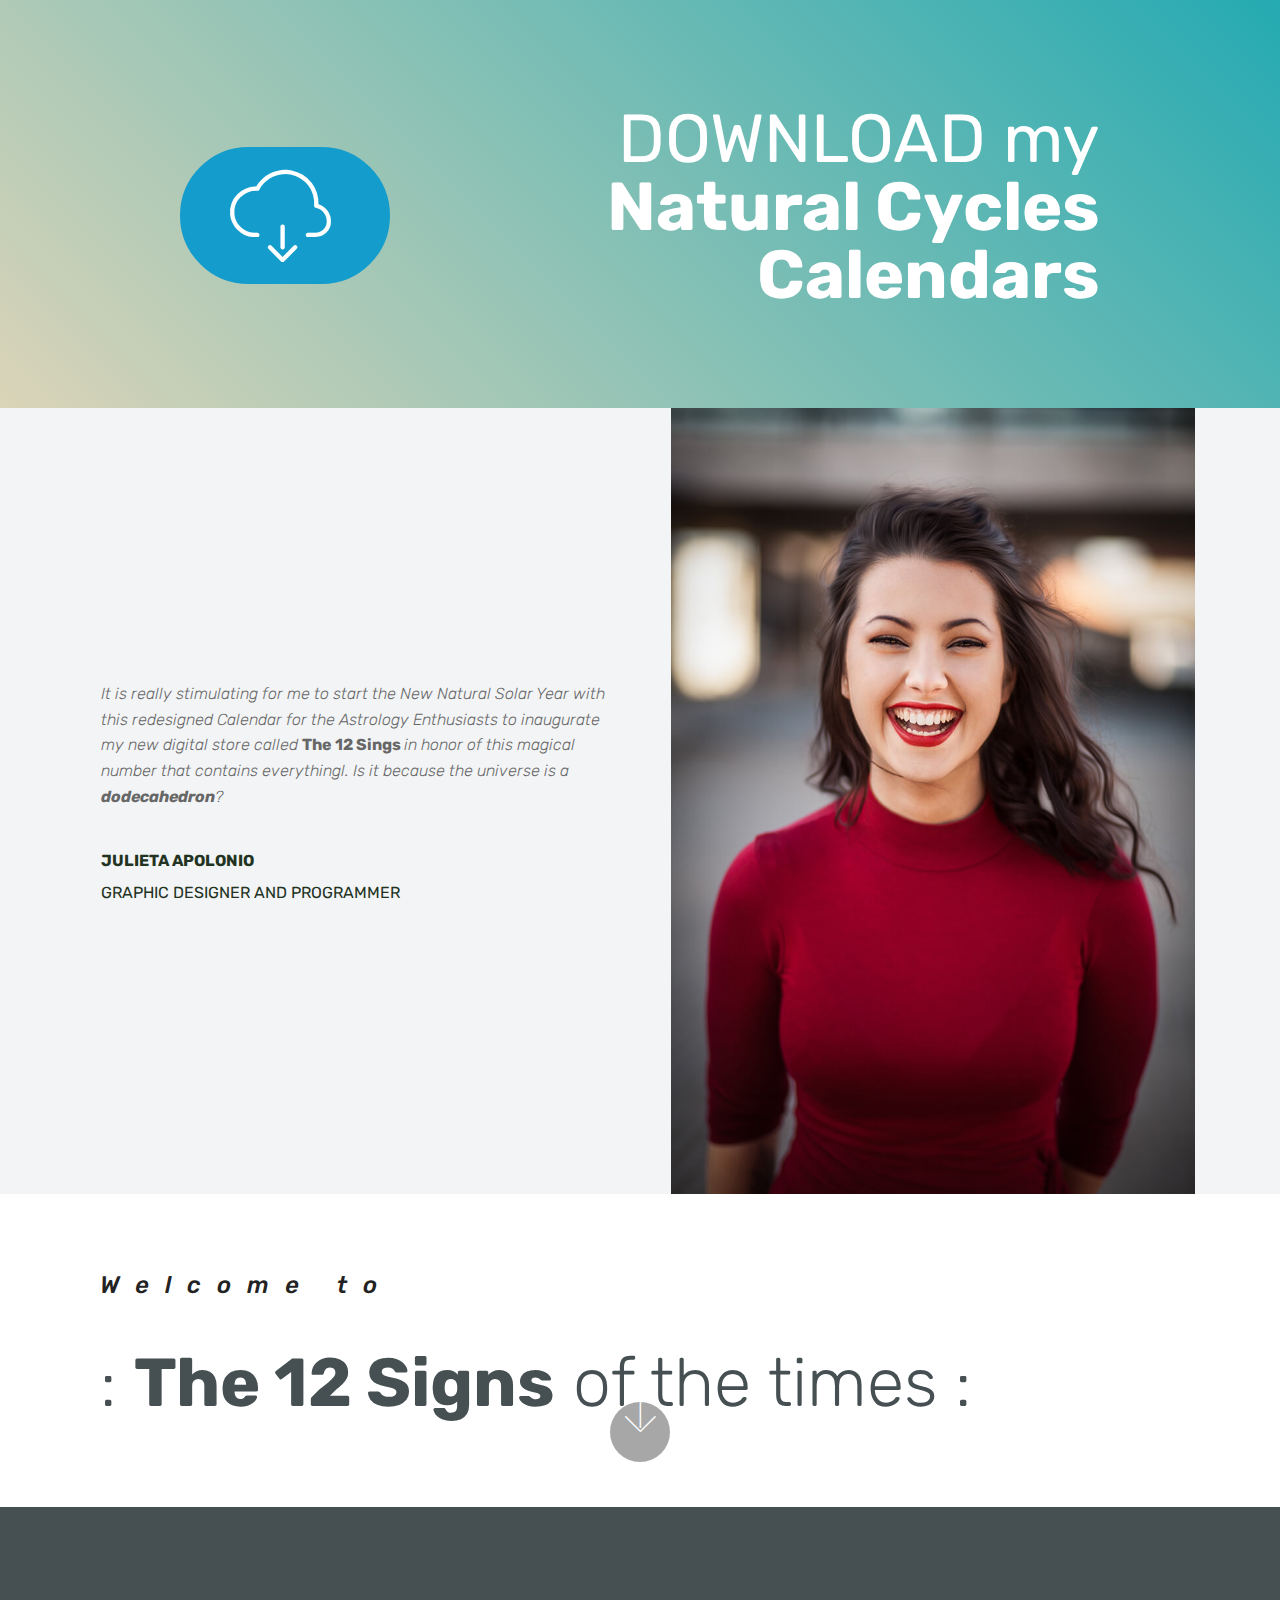
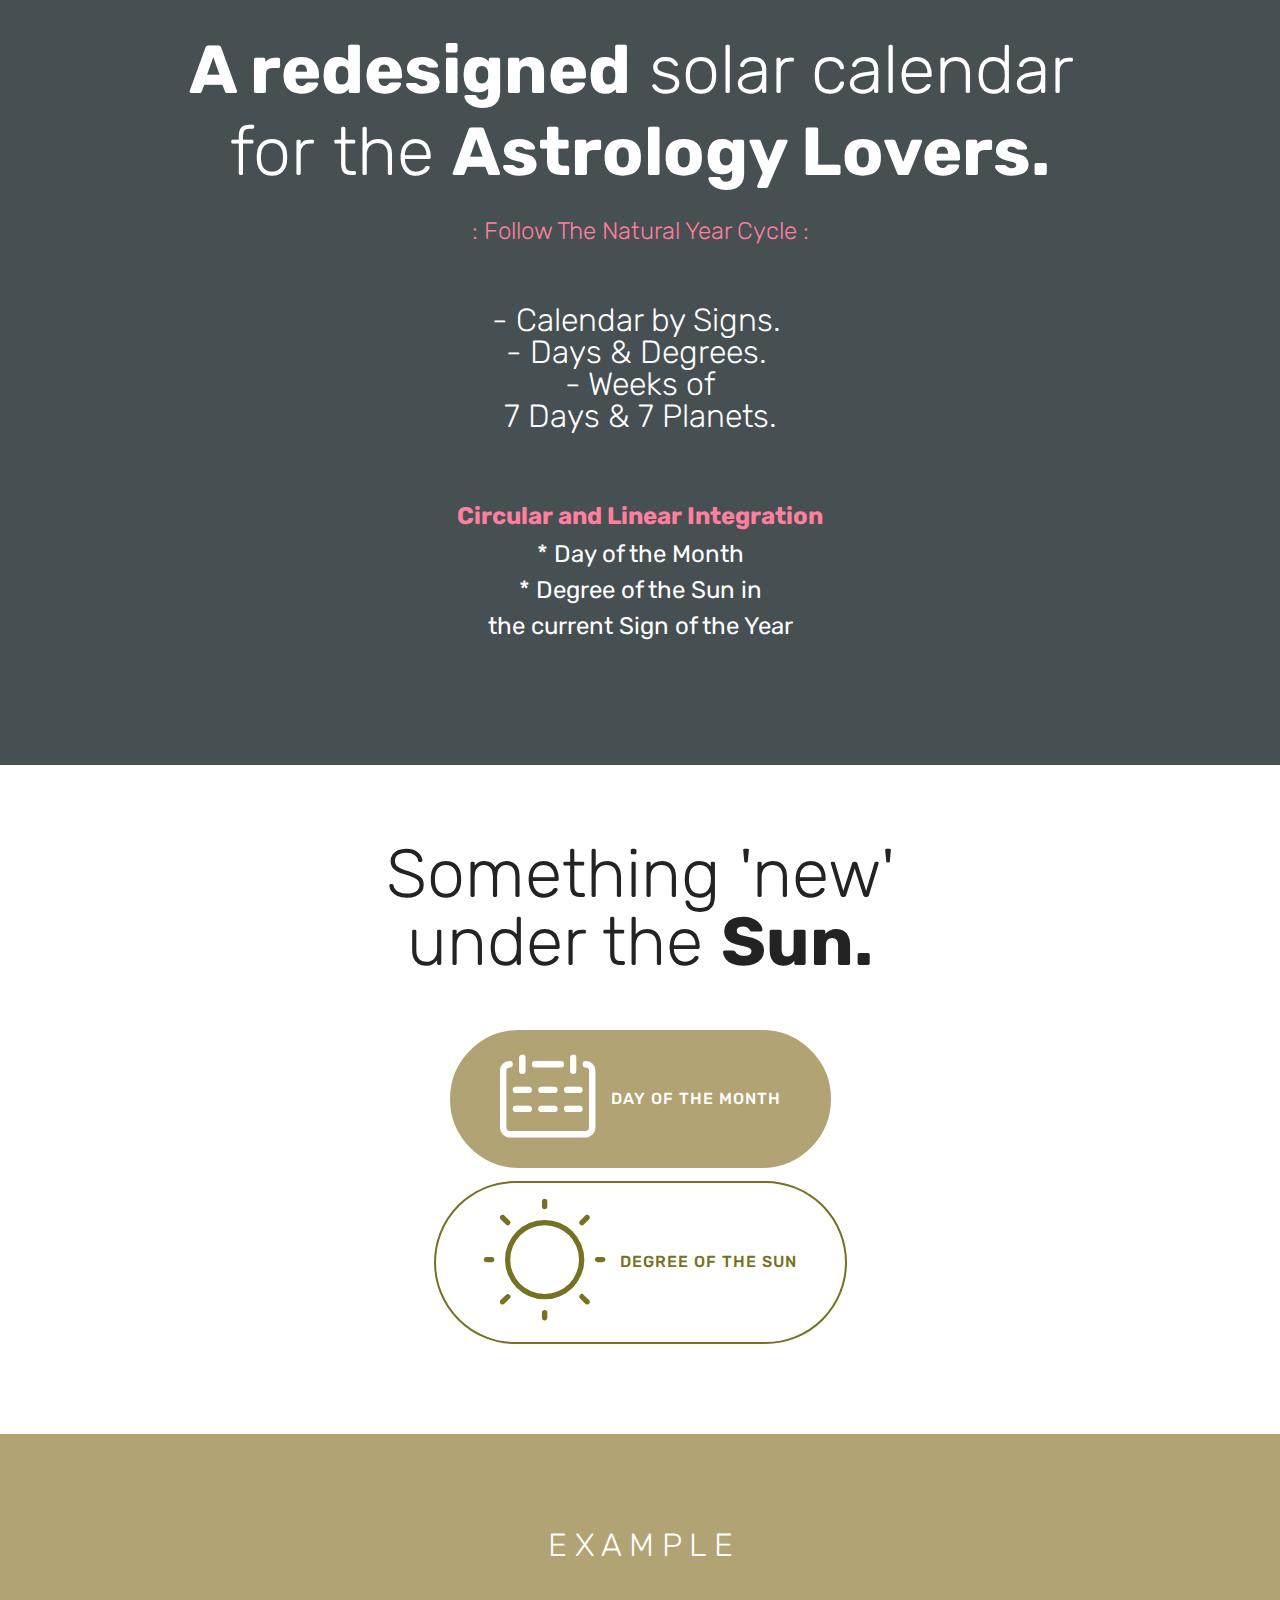
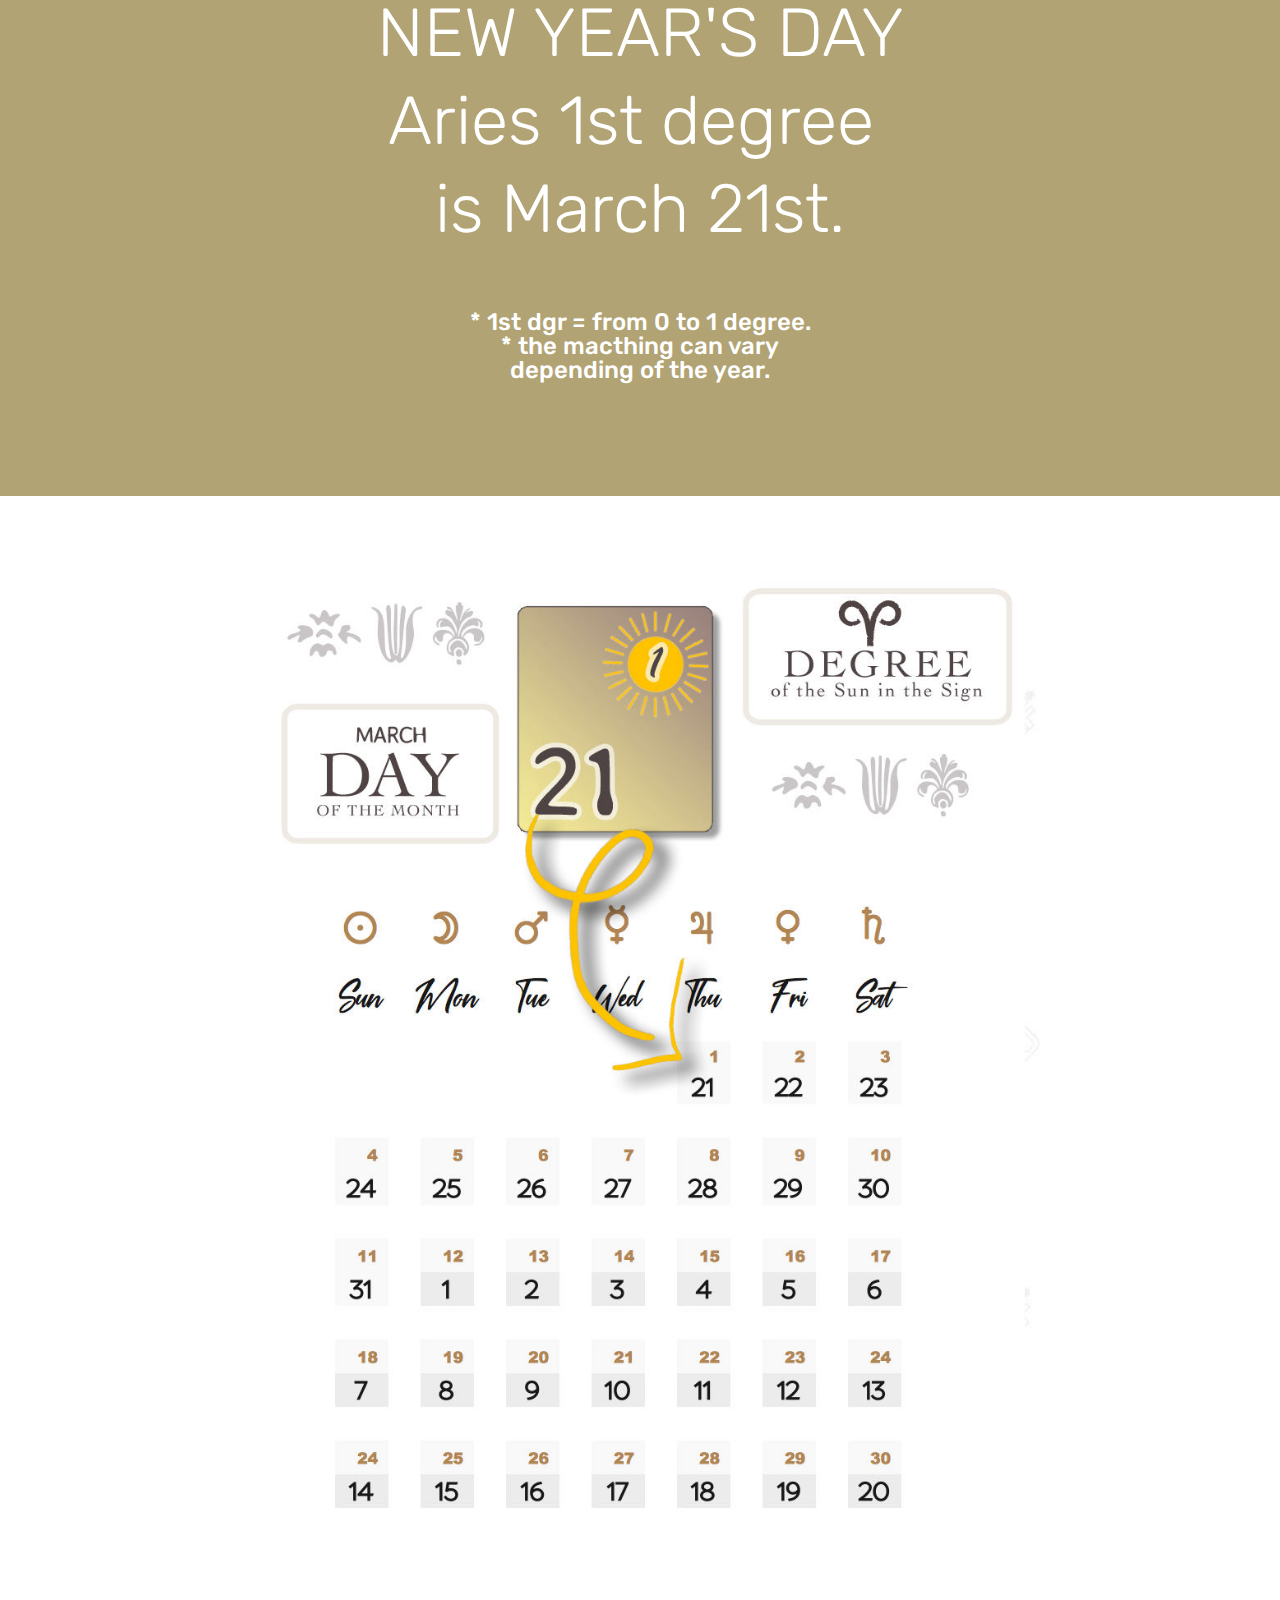
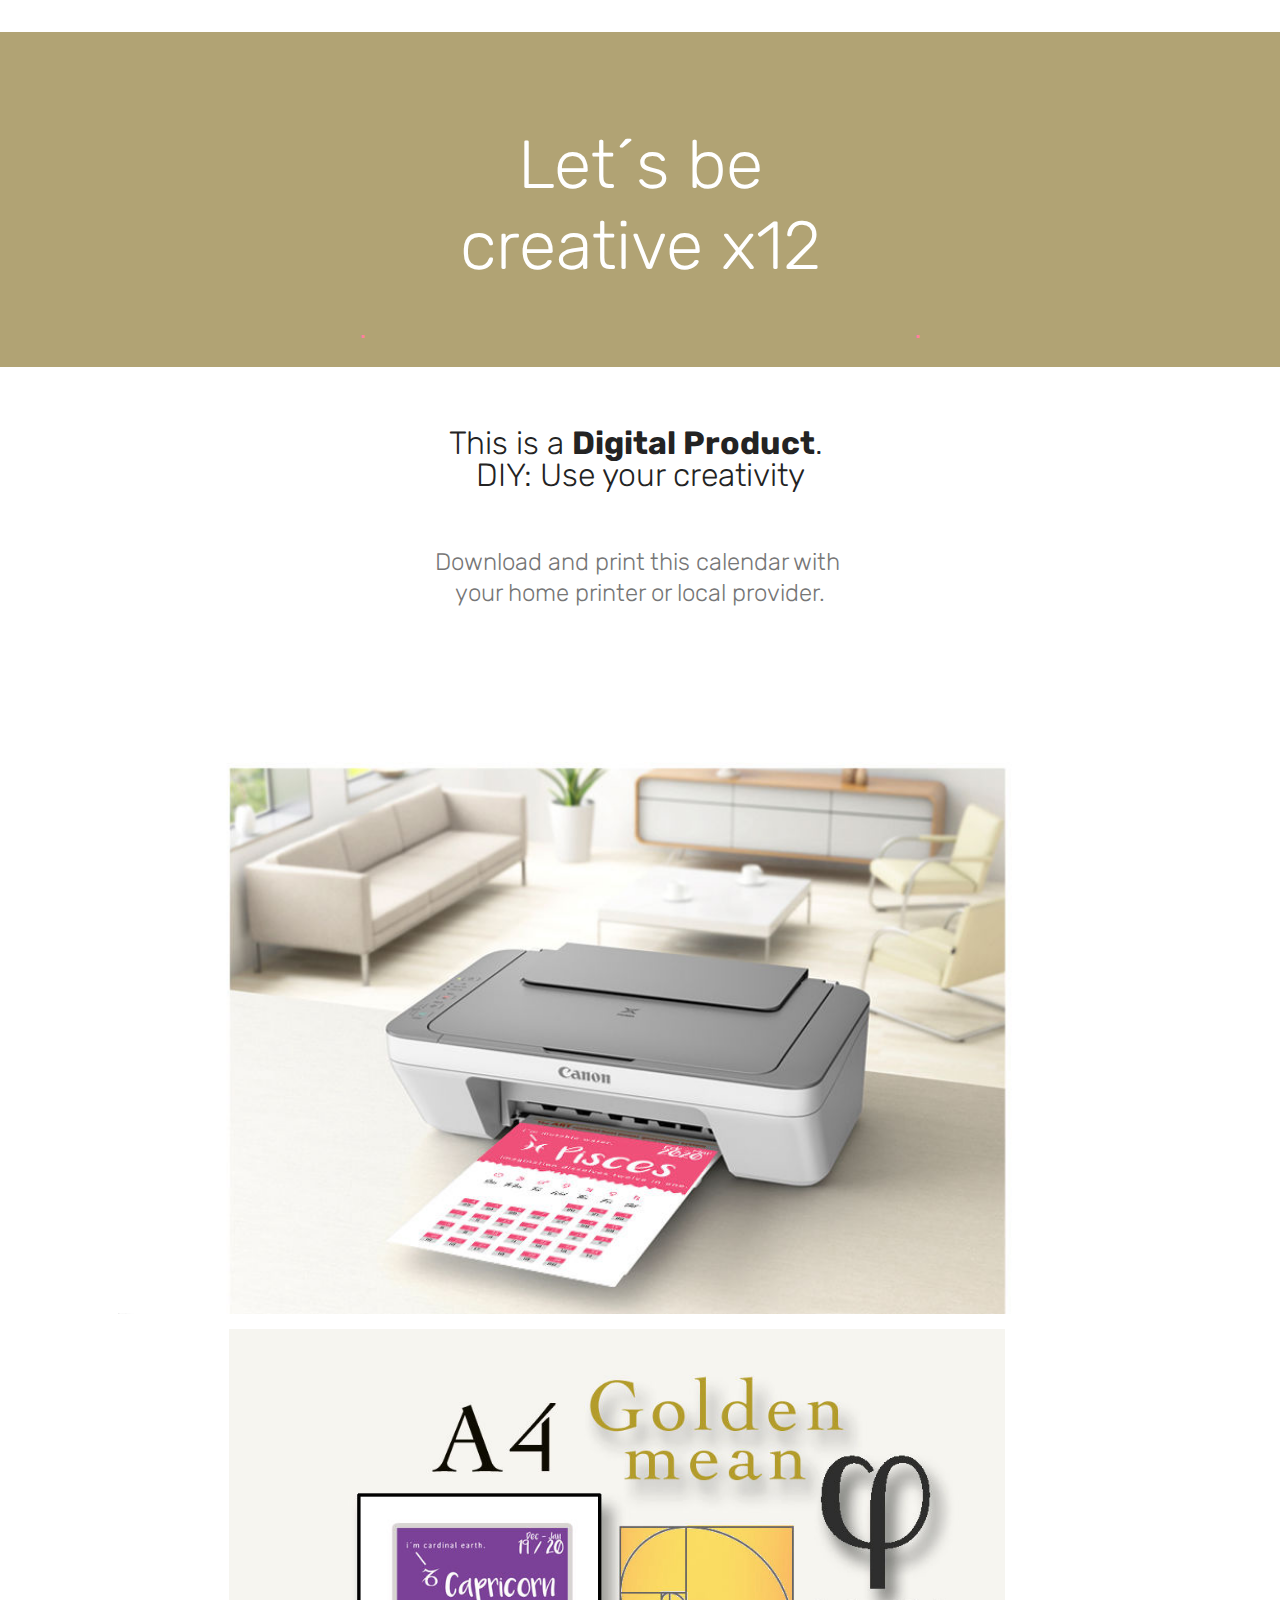
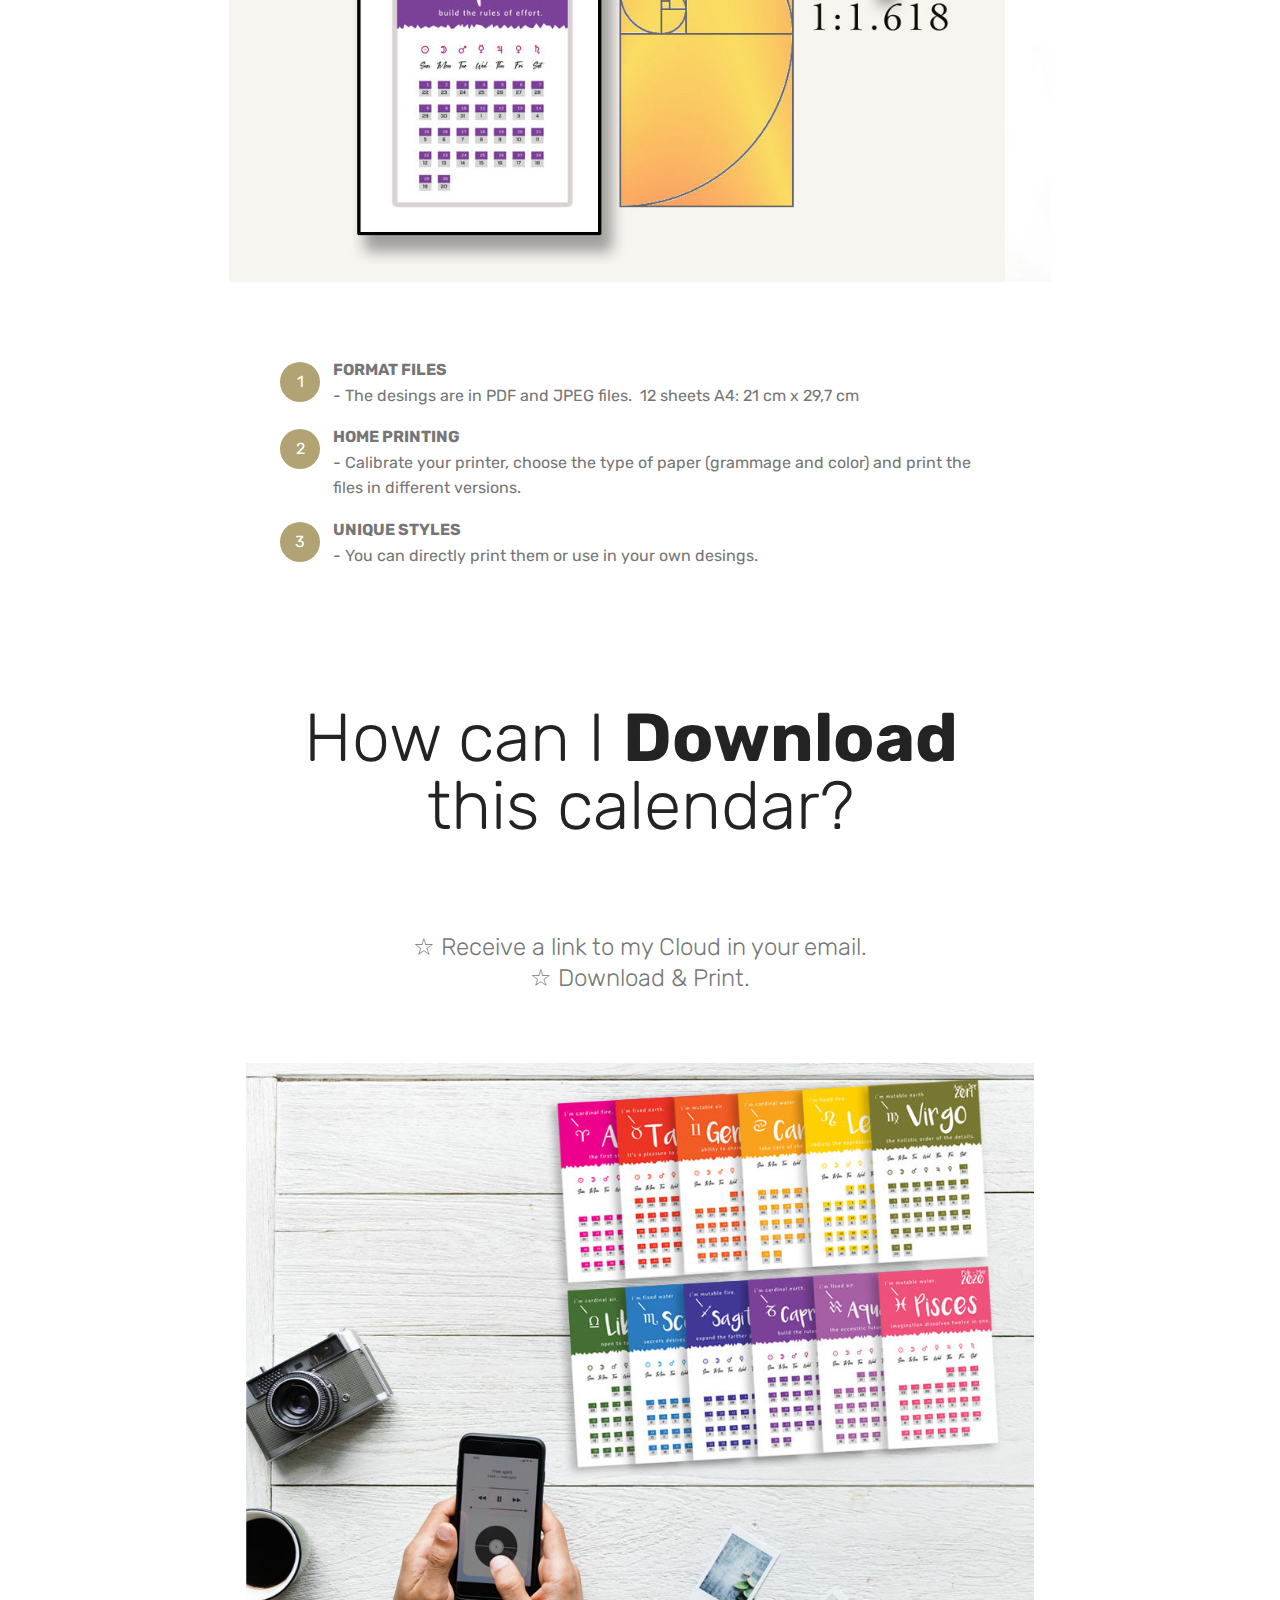
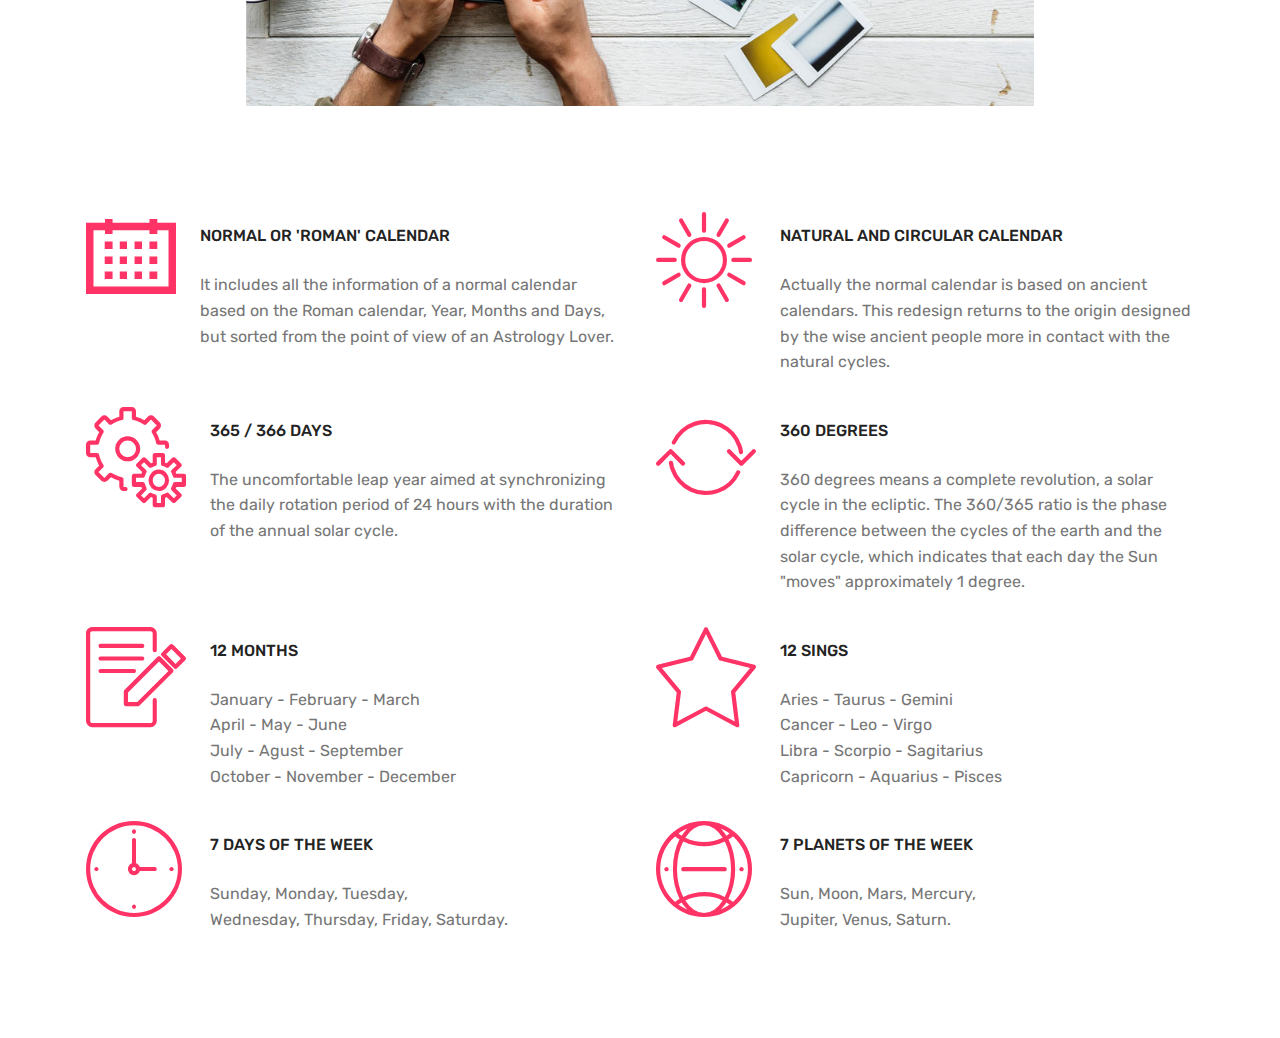
==== calendar-per-signs.html @ 13089522 "create github pages" ====
<!DOCTYPE html>
<html  >
<head>
  <!-- Site made with Mobirise Website Builder v4.9.6, https://mobirise.com -->
  <meta charset="UTF-8">
  <meta http-equiv="X-UA-Compatible" content="IE=edge">
  <meta name="generator" content="Mobirise v4.9.6, mobirise.com">
  <meta name="viewport" content="width=device-width, initial-scale=1, minimum-scale=1">
  <link rel="shortcut icon" href="assets/images/favion-128x128.png" type="image/x-icon">
  <meta name="description" content="Calendar per Signs">
  
  <title>Calendar per Signs</title>
  <link rel="stylesheet" href="assets/web/assets/mobirise-icons/mobirise-icons.css">
  <link rel="stylesheet" href="assets/web/assets/mobirise-icons-bold/mobirise-icons-bold.css">
  <link rel="stylesheet" href="assets/web/assets/mobirise-icons2/mobirise2.css">
  <link rel="stylesheet" href="assets/tether/tether.min.css">
  <link rel="stylesheet" href="assets/bootstrap/css/bootstrap.min.css">
  <link rel="stylesheet" href="assets/bootstrap/css/bootstrap-grid.min.css">
  <link rel="stylesheet" href="assets/bootstrap/css/bootstrap-reboot.min.css">
  <link rel="stylesheet" href="assets/theme/css/style.css">
  <link rel="stylesheet" href="assets/mobirise/css/mbr-additional.css" type="text/css">
  
  
  
</head>
<body>
  <section class="mbr-section info2 cid-rlFj0rDj2D" id="info2-y">

    

    

    <div class="container">
        <div class="row main justify-content-center">
            <div class="media-container-column col-12 col-lg-3 col-md-4">
                <div class="mbr-section-btn align-left py-4"><a class="btn btn-primary display-4" href="https://mobirise.co"><span class="mbri-download mbr-iconfont mbr-iconfont-btn" style="font-size: 101px;"></span>
                    </a></div>
            </div>
            <div class="media-container-column title col-12 col-lg-7 col-md-6">
                <h2 class="align-right mbr-bold mbr-white pb-3 mbr-fonts-style display-1">&nbsp;<span style="font-weight: normal;">DOWNLOAD my</span><br>Natural Cycles Calendars</h2>
                
            </div>
        </div>
    </div>
</section>

<section class="engine"><a href="https://mobirise.info/r">bootstrap templates</a></section><section class="testimonials3 cid-rlFj1clQzM" id="testimonials3-z">

    

    

    <div class="container">
        <div class="media-container-row">
            <div class="media-content px-3 align-self-center mbr-white py-2">
                <p class="mbr-text testimonial-text mbr-fonts-style display-7">
                   It is really stimulating for me to start the New Natural Solar Year&nbsp;with this redesigned Calendar&nbsp;for the Astrology Enthusiasts to inaugurate my new digital store called <strong><span style="font-style: normal;">The 12 Sings</span> </strong>in honor of this magical number that contains everythingl. Is it because the universe is a <strong>dodecahedron</strong>?
                </p>
                <p class="mbr-author-name pt-4 mb-2 mbr-fonts-style display-7">
                   JULIETA APOLONIO</p>
                <p class="mbr-author-desc mbr-fonts-style display-7">
                   GRAPHIC DESIGNER AND PROGRAMMER</p>
            </div>

            <div class="mbr-figure pl-lg-5" style="width: 105%;">
              <img src="assets/images/face2.jpg">
            </div>
        </div>
    </div>
</section>

<section class="header11 cid-rlFj2nHckH" id="header11-10">

    <!-- Block parameters controls (Blue "Gear" panel) -->
    
    <!-- End block parameters -->

    
    <div class="container align-left">
        <div class="media-container-column mbr-white col-md-12">
            <h3 class="mbr-section-subtitle py-3 mbr-fonts-style display-5">Welcome to</h3>
            <h1 class="mbr-section-title py-3 mbr-fonts-style display-1">: <strong>The 12 Signs</strong> of the times :<br>
            </h1>
            
            
        </div>
    </div>

    <div class="mbr-arrow hidden-sm-down" aria-hidden="true">
        <a href="#next">
            <i class="mbri-down mbr-iconfont"></i>
        </a>
    </div>
</section>

<section class="counters6 counters cid-rlFj3Vb9yj" id="counters6-12">

    

    

    <div class="container pt-4 mt-2">
        <h2 class="mbr-section-title pb-3 align-center mbr-fonts-style display-1"><strong>A redesigned</strong>&nbsp;solar calendar&nbsp;<br>for&nbsp;the <strong>Astrology Lovers.</strong></h2>
        <h3 class="mbr-section-subtitle pb-5 align-center mbr-fonts-style display-5">: Follow The Natural Year Cycle :</h3>
        <div>
                <div class="cards-container">
                    <div class="card col-12 col-md-6 last-child">
                        <div class="panel-item align-center">
                            <div class="card-img pb-3">
                                <h3 class="img-text mbr-fonts-style display-2">- Calendar by Signs.&nbsp;<br>- Days &amp; Degrees.&nbsp;<br>- Weeks of <br>7 Days &amp; 7 Planets.</h3>
                            </div>
                            <div class="card-text">
                                <h4 class="mbr-content-title mbr-bold mbr-fonts-style display-5"><br><br>Circular and Linear Integration</h4>
                                <p class="mbr-content-text mbr-fonts-style display-5">* Day of the Month<br>*&nbsp;Degree of the Sun in <br>the current Sign of the Year</p>
                            </div>
                        </div>
                    </div>
                    
                    
                    
                </div>
            </div>
    </div>
</section>

<section class="mbr-section content4 cid-rlFj4GbOg4" id="content4-13">

    

    <div class="container">
        <div class="media-container-row">
            <div class="title col-12 col-md-8">
                <h2 class="align-center pb-3 mbr-fonts-style display-1">
                    Something 'new' <br>under the <strong>Sun.</strong></h2>
                
                <div class="mbr-section-btn align-center py-4"><a class="btn btn-danger display-4" href="https://mobirise.co"><span class="mbrib-calendar mbr-iconfont mbr-iconfont-btn" style="font-size: 102px;"></span>DAY OF THE MONTH</a>
                    <a class="btn btn-success-outline display-4" href="https://mobirise.co"><span class="mbri-sun mbr-iconfont mbr-iconfont-btn" style="font-size: 127px;"></span>DEGREE OF THE SUN</a></div>
            </div>
        </div>
    </div>
</section>

<section class="counters6 counters cid-rlFj5neupi" id="counters6-14">

    

    

    <div class="container pt-4 mt-2">
        <h2 class="mbr-section-title pb-3 align-center mbr-fonts-style display-2">E X A M P L E<br></h2>
        <h3 class="mbr-section-subtitle pb-5 align-center mbr-fonts-style display-1">NEW YEAR'S DAY<br><div>Aries 1st degree&nbsp;<br><span style="font-size: 4.25rem;">is&nbsp;</span><span style="font-size: 4.25rem;">March 21st.</span></div></h3>
        <div>
                <div class="cards-container">
                    <div class="card col-12 col-md-6 last-child">
                        <div class="panel-item align-center">
                            <div class="card-img pb-3">
                                <h3 class="img-text mbr-fonts-style display-5">* 1st dgr = from 0 to 1 degree.<br>* the macthing can vary <br>depending of the year.</h3>
                            </div>
                            <div class="card-text">
                                
                                
                            </div>
                        </div>
                    </div>
                    
                    
                    
                </div>
            </div>
    </div>
</section>

<section class="cid-rlFj6aS1yE" id="image2-15">

    

    <figure class="mbr-figure container">
        <div class="image-block" style="width: 74%;">
            <img src="assets/images/ejemplo2-1000x1237.jpg" alt="Mobirise" title="">
            
        </div>
    </figure>
</section>

<section class="counters6 counters cid-rlFj6OPaDG" id="counters6-16">

    

    

    <div class="container pt-4 mt-2">
        <h2 class="mbr-section-title pb-3 align-center mbr-fonts-style display-1">Let´s be <br>creative x12</h2>
        
        <div>
                <div class="cards-container">
                    <div class="card col-12 col-md-6">
                        <div class="panel-item align-center">
                            <div class="card-img pb-3">
                                <h3 class="img-text mbr-fonts-style display-2">.</h3>
                            </div>
                            <div class="card-text">
                                
                                
                            </div>
                        </div>
                    </div>
                    <div class="card col-12 col-md-6 last-child">
                        <div class="panel-item align-center">
                            <div class="card-img pb-3">
                                <h3 class="img-text mbr-fonts-style display-2">.</h3>
                            </div>
                            <div class="card-text">
                                
                                
                            </div>
                        </div>
                    </div>
                    
                    
                </div>
            </div>
    </div>
</section>

<section class="mbr-section content4 cid-rlFjfOa9LQ" id="content4-1j">

    

    <div class="container">
        <div class="media-container-row">
            <div class="title col-12 col-md-8">
                <h2 class="align-center pb-3 mbr-fonts-style display-2">This is a <strong>Digital Product</strong>.&nbsp;<br>DIY:&nbsp;Use your creativity<br><br></h2>
                <h3 class="mbr-section-subtitle align-center mbr-light mbr-fonts-style display-5">Download and print this calendar with&nbsp;<br>your home printer or local provider.</h3>
                
            </div>
        </div>
    </div>
</section>

<section class="cid-rlFjgq6RM4" id="image2-1k">

    

    <figure class="mbr-figure container">
        <div class="image-block" style="width: 94%;">
            <img src="assets/images/printing1-1-1000x553.jpg" alt="Mobirise" title="">
            
        </div>
    </figure>
</section>

<section class="cid-rlFjh4tblc" id="image2-1l">

    

    <figure class="mbr-figure container">
        <div class="image-block" style="width: 74%;">
            <img src="assets/images/goldenmean4-1000x673.jpg" alt="Mobirise" title="">
            
        </div>
    </figure>
</section>

<section class="mbr-section article content11 cid-rlFjhOq69Y" id="content11-1m">
     

    <div class="container">
        <div class="media-container-row">
            <div class="mbr-text counter-container col-12 col-md-8 mbr-fonts-style display-7">
                <ol>
                    <li><strong>FORMAT FILES</strong>&nbsp;<br>- The desings are in PDF and JPEG files. &nbsp;12 sheets A4: 21 cm x 29,7 cm&nbsp;<br></li><li><strong>HOME PRINTING </strong><span style="font-size: 1rem;">&nbsp;<br>- Calibrate your printer, choose the type of paper (grammage and color) and print the files in different versions.</span><br></li><li><strong>UNIQUE STYLES</strong><span style="font-size: 1rem;"> <br>- You can directly print them or use in your own desings.&nbsp;</span></li>
                </ol>
            </div>
        </div>
    </div>
</section>

<section class="mbr-section content4 cid-rlFjinvTre" id="content4-1n">

    

    <div class="container">
        <div class="media-container-row">
            <div class="title col-12 col-md-8">
                <h2 class="align-center pb-3 mbr-fonts-style display-1">How can I <strong>Download</strong>&nbsp;<br>this calendar?<br><br></h2>
                <h3 class="mbr-section-subtitle align-center mbr-light mbr-fonts-style display-5">☆ Receive a link to my Cloud in your email.<br>☆ Download &amp; Print.</h3>
                
            </div>
        </div>
    </div>
</section>

<section class="cid-rlFjj6de5q" id="image2-1o">

    

    <figure class="mbr-figure container">
        <div class="image-block" style="width: 71%;">
            <img src="assets/images/printview-1000x817.jpg" alt="Mobirise" title="">
            
        </div>
    </figure>
</section>

<section class="features9 cid-rlFjjJhMJX" id="features9-1p">

    

    
    <div class="container">
        <div class="row justify-content-center">
            <div class="card p-3 col-12 col-md-6">
                <div class="media-container-row">
                    <div class="card-img pr-2">
                        <span class="mbr-iconfont mobi-mbri-calendar mobi-mbri" style="font-size: 90px;"></span>
                    </div>
                    <div class="card-box">
                        <h4 class="card-title py-3 mbr-fonts-style display-7">NORMAL OR 'ROMAN' CALENDAR</h4>
                        <p class="mbr-text mbr-fonts-style display-7">
                           It includes all the information of a normal calendar based on the Roman calendar, Year, Months and Days, but sorted from the point of view of an Astrology Lover.</p>
                    </div>
                </div>
            </div>

            <div class="card p-3 col-12 col-md-6">
                <div class="media-container-row">
                    <div class="card-img pr-2">
                        <span class="mbr-iconfont mbri-sun2" style="font-size: 100px;"></span>
                    </div>
                    <div class="card-box">
                        <h4 class="card-title py-3 mbr-fonts-style display-7">
                            NATURAL AND CIRCULAR CALENDAR</h4>
                        <p class="mbr-text mbr-fonts-style display-7">
                           Actually the normal calendar is based on ancient calendars. This redesign returns to the origin designed by the wise ancient people more in contact with the natural cycles.
                        </p>
                    </div>
                </div>
            </div>

            

            
        </div>
    </div>
</section>

<section class="features9 cid-rlFjktaEqO" id="features9-1q">

    

    
    <div class="container">
        <div class="row justify-content-center">
            <div class="card p-3 col-12 col-md-6">
                <div class="media-container-row">
                    <div class="card-img pr-2">
                        <span class="mbr-iconfont mbri-setting" style="font-size: 100px;"></span>
                    </div>
                    <div class="card-box">
                        <h4 class="card-title py-3 mbr-fonts-style display-7">365 / 366 DAYS</h4>
                        <p class="mbr-text mbr-fonts-style display-7">
                           The uncomfortable leap year aimed at synchronizing the daily rotation period of 24 hours with the duration of the annual solar cycle.
                        </p>
                    </div>
                </div>
            </div>

            <div class="card p-3 col-12 col-md-6">
                <div class="media-container-row">
                    <div class="card-img pr-2">
                        <span class="mbr-iconfont mbri-update" style="font-size: 100px;"></span>
                    </div>
                    <div class="card-box">
                        <h4 class="card-title py-3 mbr-fonts-style display-7">
                            360 DEGREES</h4>
                        <p class="mbr-text mbr-fonts-style display-7">
                           360 degrees means a complete revolution, a solar cycle in the ecliptic. The 360/365 ratio is the phase difference between the cycles of the earth and the solar cycle, which indicates that each day the Sun "moves" approximately 1 degree.
                        </p>
                    </div>
                </div>
            </div>

            

            
        </div>
    </div>
</section>

<section class="features9 cid-rlFjlcsp8J" id="features9-1r">

    

    
    <div class="container">
        <div class="row justify-content-center">
            <div class="card p-3 col-12 col-md-6">
                <div class="media-container-row">
                    <div class="card-img pr-2">
                        <span class="mbr-iconfont mbri-edit" style="font-size: 100px;"></span>
                    </div>
                    <div class="card-box">
                        <h4 class="card-title py-3 mbr-fonts-style display-7">12 MONTHS</h4>
                        <p class="mbr-text mbr-fonts-style display-7">
                           January - February - March<br>April - May - June<br>July - Agust - September<br>October - November - December</p>
                    </div>
                </div>
            </div>

            <div class="card p-3 col-12 col-md-6">
                <div class="media-container-row">
                    <div class="card-img pr-2">
                        <span class="mbr-iconfont mbri-star" style="font-size: 100px;"></span>
                    </div>
                    <div class="card-box">
                        <h4 class="card-title py-3 mbr-fonts-style display-7">
                            12 SINGS</h4>
                        <p class="mbr-text mbr-fonts-style display-7">
                           Aries -&nbsp;Taurus -&nbsp;Gemini <br>Cancer - Leo - Virgo<br>Libra - Scorpio - Sagitarius<br>Capricorn - Aquarius - Pisces</p>
                    </div>
                </div>
            </div>

            

            
        </div>
    </div>
</section>

<section class="features9 cid-rlFjlIlRzG" id="features9-1s">

    

    
    <div class="container">
        <div class="row justify-content-center">
            <div class="card p-3 col-12 col-md-6">
                <div class="media-container-row">
                    <div class="card-img pr-2">
                        <span class="mbr-iconfont mbri-clock" style="font-size: 100px;"></span>
                    </div>
                    <div class="card-box">
                        <h4 class="card-title py-3 mbr-fonts-style display-7">7 DAYS OF THE WEEK</h4>
                        <p class="mbr-text mbr-fonts-style display-7">Sunday, Monday, Tuesday,&nbsp;<br>Wednesday, Thursday, Friday, Saturday.</p>
                    </div>
                </div>
            </div>

            <div class="card p-3 col-12 col-md-6">
                <div class="media-container-row">
                    <div class="card-img pr-2">
                        <span class="mbr-iconfont mbri-globe-2" style="font-size: 100px;"></span>
                    </div>
                    <div class="card-box">
                        <h4 class="card-title py-3 mbr-fonts-style display-7">7 PLANETS OF THE WEEK</h4>
                        <p class="mbr-text mbr-fonts-style display-7">
                           Sun, Moon, Mars, Mercury,&nbsp;<br>Jupiter, Venus, Saturn.&nbsp;</p>
                    </div>
                </div>
            </div>

            

            
        </div>
    </div>
</section>


  <script src="assets/web/assets/jquery/jquery.min.js"></script>
  <script src="assets/popper/popper.min.js"></script>
  <script src="assets/tether/tether.min.js"></script>
  <script src="assets/bootstrap/js/bootstrap.min.js"></script>
  <script src="assets/smoothscroll/smooth-scroll.js"></script>
  <script src="assets/viewportchecker/jquery.viewportchecker.js"></script>
  <script src="assets/theme/js/script.js"></script>
  
  
</body>
</html>
---- assets/web/assets/mobirise-icons/mobirise-icons.css ----
@font-face {
  font-family: 'MobiriseIcons';
  src:  url('mobirise-icons.eot?spat4u');
  src:  url('mobirise-icons.eot?spat4u#iefix') format('embedded-opentype'),
    url('mobirise-icons.ttf?spat4u') format('truetype'),
    url('mobirise-icons.woff?spat4u') format('woff'),
    url('mobirise-icons.svg?spat4u#MobiriseIcons') format('svg');
  font-weight: normal;
  font-style: normal;
}

[class^="mbri-"], [class*=" mbri-"] {
  /* use !important to prevent issues with browser extensions that change fonts */
  font-family: MobiriseIcons !important;
  speak: none;
  font-style: normal;
  font-weight: normal;
  font-variant: normal;
  text-transform: none;
  line-height: 1;

  /* Better Font Rendering =========== */
  -webkit-font-smoothing: antialiased;
  -moz-osx-font-smoothing: grayscale;
}

.mbri-add-submenu:before {
  content: "\e900";
}
.mbri-alert:before {
  content: "\e901";
}
.mbri-align-center:before {
  content: "\e902";
}
.mbri-align-justify:before {
  content: "\e903";
}
.mbri-align-left:before {
  content: "\e904";
}
.mbri-align-right:before {
  content: "\e905";
}
.mbri-android:before {
  content: "\e906";
}
.mbri-apple:before {
  content: "\e907";
}
.mbri-arrow-down:before {
  content: "\e908";
}
.mbri-arrow-next:before {
  content: "\e909";
}
.mbri-arrow-prev:before {
  content: "\e90a";
}
.mbri-arrow-up:before {
  content: "\e90b";
}
.mbri-bold:before {
  content: "\e90c";
}
.mbri-bookmark:before {
  content: "\e90d";
}
.mbri-bootstrap:before {
  content: "\e90e";
}
.mbri-briefcase:before {
  content: "\e90f";
}
.mbri-browse:before {
  content: "\e910";
}
.mbri-bulleted-list:before {
  content: "\e911";
}
.mbri-calendar:before {
  content: "\e912";
}
.mbri-camera:before {
  content: "\e913";
}
.mbri-cart-add:before {
  content: "\e914";
}
.mbri-cart-full:before {
  content: "\e915";
}
.mbri-cash:before {
  content: "\e916";
}
.mbri-change-style:before {
  content: "\e917";
}
.mbri-chat:before {
  content: "\e918";
}
.mbri-clock:before {
  content: "\e919";
}
.mbri-close:before {
  content: "\e91a";
}
.mbri-cloud:before {
  content: "\e91b";
}
.mbri-code:before {
  content: "\e91c";
}
.mbri-contact-form:before {
  content: "\e91d";
}
.mbri-credit-card:before {
  content: "\e91e";
}
.mbri-cursor-click:before {
  content: "\e91f";
}
.mbri-cust-feedback:before {
  content: "\e920";
}
.mbri-database:before {
  content: "\e921";
}
.mbri-delivery:before {
  content: "\e922";
}
.mbri-desktop:before {
  content: "\e923";
}
.mbri-devices:before {
  content: "\e924";
}
.mbri-down:before {
  content: "\e925";
}
.mbri-download:before {
  content: "\e989";
}
.mbri-drag-n-drop:before {
  content: "\e927";
}
.mbri-drag-n-drop2:before {
  content: "\e928";
}
.mbri-edit:before {
  content: "\e929";
}
.mbri-edit2:before {
  content: "\e92a";
}
.mbri-error:before {
  content: "\e92b";
}
.mbri-extension:before {
  content: "\e92c";
}
.mbri-features:before {
  content: "\e92d";
}
.mbri-file:before {
  content: "\e92e";
}
.mbri-flag:before {
  content: "\e92f";
}
.mbri-folder:before {
  content: "\e930";
}
.mbri-gift:before {
  content: "\e931";
}
.mbri-github:before {
  content: "\e932";
}
.mbri-globe:before {
  content: "\e933";
}
.mbri-globe-2:before {
  content: "\e934";
}
.mbri-growing-chart:before {
  content: "\e935";
}
.mbri-hearth:before {
  content: "\e936";
}
.mbri-help:before {
  content: "\e937";
}
.mbri-home:before {
  content: "\e938";
}
.mbri-hot-cup:before {
  content: "\e939";
}
.mbri-idea:before {
  content: "\e93a";
}
.mbri-image-gallery:before {
  content: "\e93b";
}
.mbri-image-slider:before {
  content: "\e93c";
}
.mbri-info:before {
  content: "\e93d";
}
.mbri-italic:before {
  content: "\e93e";
}
.mbri-key:before {
  content: "\e93f";
}
.mbri-laptop:before {
  content: "\e940";
}
.mbri-layers:before {
  content: "\e941";
}
.mbri-left-right:before {
  content: "\e942";
}
.mbri-left:before {
  content: "\e943";
}
.mbri-letter:before {
  content: "\e944";
}
.mbri-like:before {
  content: "\e945";
}
.mbri-link:before {
  content: "\e946";
}
.mbri-lock:before {
  content: "\e947";
}
.mbri-login:before {
  content: "\e948";
}
.mbri-logout:before {
  content: "\e949";
}
.mbri-magic-stick:before {
  content: "\e94a";
}
.mbri-map-pin:before {
  content: "\e94b";
}
.mbri-menu:before {
  content: "\e94c";
}
.mbri-mobile:before {
  content: "\e94d";
}
.mbri-mobile2:before {
  content: "\e94e";
}
.mbri-mobirise:before {
  content: "\e94f";
}
.mbri-more-horizontal:before {
  content: "\e950";
}
.mbri-more-vertical:before {
  content: "\e951";
}
.mbri-music:before {
  content: "\e952";
}
.mbri-new-file:before {
  content: "\e953";
}
.mbri-numbered-list:before {
  content: "\e954";
}
.mbri-opened-folder:before {
  content: "\e955";
}
.mbri-pages:before {
  content: "\e956";
}
.mbri-paper-plane:before {
  content: "\e957";
}
.mbri-paperclip:before {
  content: "\e958";
}
.mbri-photo:before {
  content: "\e959";
}
.mbri-photos:before {
  content: "\e95a";
}
.mbri-pin:before {
  content: "\e95b";
}
.mbri-play:before {
  content: "\e95c";
}
.mbri-plus:before {
  content: "\e95d";
}
.mbri-preview:before {
  content: "\e95e";
}
.mbri-print:before {
  content: "\e95f";
}
.mbri-protect:before {
  content: "\e960";
}
.mbri-question:before {
  content: "\e961";
}
.mbri-quote-left:before {
  content: "\e962";
}
.mbri-quote-right:before {
  content: "\e963";
}
.mbri-refresh:before {
  content: "\e964";
}
.mbri-responsive:before {
  content: "\e965";
}
.mbri-right:before {
  content: "\e966";
}
.mbri-rocket:before {
  content: "\e967";
}
.mbri-sad-face:before {
  content: "\e968";
}
.mbri-sale:before {
  content: "\e969";
}
.mbri-save:before {
  content: "\e96a";
}
.mbri-search:before {
  content: "\e96b";
}
.mbri-setting:before {
  content: "\e96c";
}
.mbri-setting2:before {
  content: "\e96d";
}
.mbri-setting3:before {
  content: "\e96e";
}
.mbri-share:before {
  content: "\e96f";
}
.mbri-shopping-bag:before {
  content: "\e970";
}
.mbri-shopping-basket:before {
  content: "\e971";
}
.mbri-shopping-cart:before {
  content: "\e972";
}
.mbri-sites:before {
  content: "\e973";
}
.mbri-smile-face:before {
  content: "\e974";
}
.mbri-speed:before {
  content: "\e975";
}
.mbri-star:before {
  content: "\e976";
}
.mbri-success:before {
  content: "\e977";
}
.mbri-sun:before {
  content: "\e978";
}
.mbri-sun2:before {
  content: "\e979";
}
.mbri-tablet:before {
  content: "\e97a";
}
.mbri-tablet-vertical:before {
  content: "\e97b";
}
.mbri-target:before {
  content: "\e97c";
}
.mbri-timer:before {
  content: "\e97d";
}
.mbri-to-ftp:before {
  content: "\e97e";
}
.mbri-to-local-drive:before {
  content: "\e97f";
}
.mbri-touch-swipe:before {
  content: "\e980";
}
.mbri-touch:before {
  content: "\e981";
}
.mbri-trash:before {
  content: "\e982";
}
.mbri-underline:before {
  content: "\e983";
}
.mbri-unlink:before {
  content: "\e984";
}
.mbri-unlock:before {
  content: "\e985";
}
.mbri-up-down:before {
  content: "\e986";
}
.mbri-up:before {
  content: "\e987";
}
.mbri-update:before {
  content: "\e988";
}
.mbri-upload:before {
 content: "\e926"; 
}
.mbri-user:before {
  content: "\e98a";
}
.mbri-user2:before {
  content: "\e98b";
}
.mbri-users:before {
  content: "\e98c";
}
.mbri-video:before {
  content: "\e98d";
}
.mbri-video-play:before {
  content: "\e98e";
}
.mbri-watch:before {
  content: "\e98f";
}
.mbri-website-theme:before {
  content: "\e990";
}
.mbri-wifi:before {
  content: "\e991";
}
.mbri-windows:before {
  content: "\e992";
}
.mbri-zoom-out:before {
  content: "\e993";
}
.mbri-redo:before {
  content: "\e994";
}
.mbri-undo:before {
  content: "\e995";
}
---- assets/web/assets/mobirise-icons-bold/mobirise-icons-bold.css ----
@font-face {
  font-family: 'mobirise-icons-bold';
  src:  url('mobirise-icons-bold.eot?m1l4yr');
  src:  url('mobirise-icons-bold.eot?m1l4yr#iefix') format('embedded-opentype'),
    url('mobirise-icons-bold.ttf?m1l4yr') format('truetype'),
    url('mobirise-icons-bold.woff?m1l4yr') format('woff'),
    url('mobirise-icons-bold.svg?m1l4yr#mobirise-icons-bold') format('svg');
  font-weight: normal;
  font-style: normal;
}

[class^="mbrib-"], [class*="mbrib-"] {
  /* use !important to prevent issues with browser extensions that change fonts */
  font-family: 'mobirise-icons-bold' !important;
  speak: none;
  font-style: normal;
  font-weight: normal;
  font-variant: normal;
  text-transform: none;
  line-height: 1;

  /* Better Font Rendering =========== */
  -webkit-font-smoothing: antialiased;
  -moz-osx-font-smoothing: grayscale;
}

.mbrib-add-submenu:before {
  content: "\e900";
}
.mbrib-alert:before {
  content: "\e901";
}
.mbrib-align-center:before {
  content: "\e902";
}
.mbrib-align-justify:before {
  content: "\e903";
}
.mbrib-align-left:before {
  content: "\e904";
}
.mbrib-align-right:before {
  content: "\e905";
}
.mbrib-android:before {
  content: "\e906";
}
.mbrib-apple:before {
  content: "\e907";
}
.mbrib-arrow-down:before {
  content: "\e908";
}
.mbrib-arrow-next:before {
  content: "\e909";
}
.mbrib-arrow-prev:before {
  content: "\e90a";
}
.mbrib-arrow-up:before {
  content: "\e90b";
}
.mbrib-bold:before {
  content: "\e90c";
}
.mbrib-bookmark:before {
  content: "\e90d";
}
.mbrib-bootstrap:before {
  content: "\e90e";
}
.mbrib-briefcase:before {
  content: "\e90f";
}
.mbrib-browse:before {
  content: "\e910";
}
.mbrib-bulleted-list:before {
  content: "\e911";
}
.mbrib-calendar:before {
  content: "\e912";
}
.mbrib-camera:before {
  content: "\e913";
}
.mbrib-cart-add:before {
  content: "\e914";
}
.mbrib-cart-full:before {
  content: "\e915";
}
.mbrib-cash:before {
  content: "\e916";
}
.mbrib-change-style:before {
  content: "\e917";
}
.mbrib-chat:before {
  content: "\e918";
}
.mbrib-clock:before {
  content: "\e919";
}
.mbrib-close:before {
  content: "\e91a";
}
.mbrib-cloud:before {
  content: "\e91b";
}
.mbrib-code:before {
  content: "\e91c";
}
.mbrib-contact-form:before {
  content: "\e91d";
}
.mbrib-credit-card:before {
  content: "\e91e";
}
.mbrib-cursor-click:before {
  content: "\e91f";
}
.mbrib-cust-feedback:before {
  content: "\e920";
}
.mbrib-database:before {
  content: "\e921";
}
.mbrib-delivery:before {
  content: "\e922";
}
.mbrib-desktop:before {
  content: "\e923";
}
.mbrib-devices:before {
  content: "\e924";
}
.mbrib-down:before {
  content: "\e925";
}
.mbrib-download:before {
  content: "\e926";
}
.mbrib-drag-n-drop:before {
  content: "\e927";
}
.mbrib-drag-n-drop2:before {
  content: "\e928";
}
.mbrib-edit:before {
  content: "\e929";
}
.mbrib-edit2:before {
  content: "\e92a";
}
.mbrib-error:before {
  content: "\e92b";
}
.mbrib-extension:before {
  content: "\e92c";
}
.mbrib-features:before {
  content: "\e92d";
}
.mbrib-file:before {
  content: "\e92e";
}
.mbrib-flag:before {
  content: "\e92f";
}
.mbrib-folder:before {
  content: "\e930";
}
.mbrib-gift:before {
  content: "\e931";
}
.mbrib-github:before {
  content: "\e932";
}
.mbrib-globe-2:before {
  content: "\e933";
}
.mbrib-globe:before {
  content: "\e934";
}
.mbrib-growing-chart:before {
  content: "\e935";
}
.mbrib-hearth:before {
  content: "\e936";
}
.mbrib-help:before {
  content: "\e937";
}
.mbrib-home:before {
  content: "\e938";
}
.mbrib-hot-cup:before {
  content: "\e939";
}
.mbrib-idea:before {
  content: "\e93a";
}
.mbrib-image-gallery:before {
  content: "\e93b";
}
.mbrib-image-slider:before {
  content: "\e93c";
}
.mbrib-info:before {
  content: "\e93d";
}
.mbrib-italic:before {
  content: "\e93e";
}
.mbrib-key:before {
  content: "\e93f";
}
.mbrib-laptop:before {
  content: "\e940";
}
.mbrib-layers:before {
  content: "\e941";
}
.mbrib-left-right:before {
  content: "\e942";
}
.mbrib-left:before {
  content: "\e943";
}
.mbrib-letter:before {
  content: "\e944";
}
.mbrib-like:before {
  content: "\e945";
}
.mbrib-link:before {
  content: "\e946";
}
.mbrib-lock:before {
  content: "\e947";
}
.mbrib-login:before {
  content: "\e948";
}
.mbrib-logout:before {
  content: "\e949";
}
.mbrib-magic-stick:before {
  content: "\e94a";
}
.mbrib-map-pin:before {
  content: "\e94b";
}
.mbrib-menu:before {
  content: "\e94c";
}
.mbrib-mobile:before {
  content: "\e94d";
}
.mbrib-mobile2:before {
  content: "\e94e";
}
.mbrib-mobirise:before {
  content: "\e94f";
}
.mbrib-more-horizontal:before {
  content: "\e950";
}
.mbrib-more-vertical:before {
  content: "\e951";
}
.mbrib-music:before {
  content: "\e952";
}
.mbrib-new-file:before {
  content: "\e953";
}
.mbrib-numbered-list:before {
  content: "\e954";
}
.mbrib-opened-folder:before {
  content: "\e955";
}
.mbrib-pages:before {
  content: "\e956";
}
.mbrib-paper-plane:before {
  content: "\e957";
}
.mbrib-paperclip:before {
  content: "\e958";
}
.mbrib-photo:before {
  content: "\e959";
}
.mbrib-photos:before {
  content: "\e95a";
}
.mbrib-pin:before {
  content: "\e95b";
}
.mbrib-play:before {
  content: "\e95c";
}
.mbrib-plus:before {
  content: "\e95d";
}
.mbrib-preview:before {
  content: "\e95e";
}
.mbrib-print:before {
  content: "\e95f";
}
.mbrib-protect:before {
  content: "\e960";
}
.mbrib-question:before {
  content: "\e961";
}
.mbrib-quote-left:before {
  content: "\e962";
}
.mbrib-quote-right:before {
  content: "\e963";
}
.mbrib-redo:before {
  content: "\e964";
}
.mbrib-refresh:before {
  content: "\e965";
}
.mbrib-responsive:before {
  content: "\e966";
}
.mbrib-right:before {
  content: "\e967";
}
.mbrib-rocket:before {
  content: "\e968";
}
.mbrib-sad-face:before {
  content: "\e969";
}
.mbrib-sale:before {
  content: "\e96a";
}
.mbrib-save:before {
  content: "\e96b";
}
.mbrib-search:before {
  content: "\e96c";
}
.mbrib-setting:before {
  content: "\e96d";
}
.mbrib-setting2:before {
  content: "\e96e";
}
.mbrib-setting3:before {
  content: "\e96f";
}
.mbrib-share:before {
  content: "\e970";
}
.mbrib-shopping-bag:before {
  content: "\e971";
}
.mbrib-shopping-basket:before {
  content: "\e972";
}
.mbrib-shopping-cart:before {
  content: "\e973";
}
.mbrib-sites:before {
  content: "\e974";
}
.mbrib-smile-face:before {
  content: "\e975";
}
.mbrib-speed:before {
  content: "\e976";
}
.mbrib-star:before {
  content: "\e977";
}
.mbrib-success:before {
  content: "\e978";
}
.mbrib-sun:before {
  content: "\e979";
}
.mbrib-sun2:before {
  content: "\e97a";
}
.mbrib-tablet-vertical:before {
  content: "\e97b";
}
.mbrib-tablet:before {
  content: "\e97c";
}
.mbrib-target:before {
  content: "\e97d";
}
.mbrib-timer:before {
  content: "\e97e";
}
.mbrib-to-ftp:before {
  content: "\e97f";
}
.mbrib-to-local-drive:before {
  content: "\e980";
}
.mbrib-touch-swipe:before {
  content: "\e981";
}
.mbrib-touch:before {
  content: "\e982";
}
.mbrib-trash:before {
  content: "\e983";
}
.mbrib-underline:before {
  content: "\e984";
}
.mbrib-undo:before {
  content: "\e985";
}
.mbrib-unlink:before {
  content: "\e986";
}
.mbrib-unlock:before {
  content: "\e987";
}
.mbrib-up-down:before {
  content: "\e988";
}
.mbrib-up:before {
  content: "\e989";
}
.mbrib-update:before {
  content: "\e98a";
}
.mbrib-upload:before {
  content: "\e98b";
}
.mbrib-user:before {
  content: "\e98c";
}
.mbrib-user2:before {
  content: "\e98d";
}
.mbrib-users:before {
  content: "\e98e";
}
.mbrib-video-play:before {
  content: "\e98f";
}
.mbrib-video:before {
  content: "\e990";
}
.mbrib-watch:before {
  content: "\e991";
}
.mbrib-website-theme:before {
  content: "\e992";
}
.mbrib-wifi:before {
  content: "\e993";
}
.mbrib-windows:before {
  content: "\e994";
}
.mbrib-zoom-out:before {
  content: "\e995";
}
---- assets/web/assets/mobirise-icons2/mobirise2.css ----
@font-face {
  font-family: 'Moririse2';
  src:  url('mobirise2.eot?f2bix4');
  src:  url('mobirise2.eot?f2bix4#iefix') format('embedded-opentype'),
    url('mobirise2.ttf?f2bix4') format('truetype'),
    url('mobirise2.woff?f2bix4') format('woff'),
    url('mobirise2.svg?f2bix4#mobirise2') format('svg');
  font-weight: normal;
  font-style: normal;
}

[class^="mobi-"], [class*=" mobi-"] {
  /* use !important to prevent issues with browser extensions that change fonts */
  font-family: 'Moririse2' !important;
  speak: none;
  font-style: normal;
  font-weight: normal;
  font-variant: normal;
  text-transform: none;
  line-height: 1;

  /* Better Font Rendering =========== */
  -webkit-font-smoothing: antialiased;
  -moz-osx-font-smoothing: grayscale;
}

.mobi-mbri-add-submenu:before {
  content: "\e900";
}
.mobi-mbri-alert:before {
  content: "\e901";
}
.mobi-mbri-align-center:before {
  content: "\e902";
}
.mobi-mbri-align-justify:before {
  content: "\e903";
}
.mobi-mbri-align-left:before {
  content: "\e904";
}
.mobi-mbri-align-right:before {
  content: "\e905";
}
.mobi-mbri-android:before {
  content: "\e906";
}
.mobi-mbri-apple:before {
  content: "\e907";
}
.mobi-mbri-arrow-down:before {
  content: "\e908";
}
.mobi-mbri-arrow-next:before {
  content: "\e909";
}
.mobi-mbri-arrow-prev:before {
  content: "\e90a";
}
.mobi-mbri-arrow-up:before {
  content: "\e90b";
}
.mobi-mbri-bold:before {
  content: "\e90c";
}
.mobi-mbri-bookmark:before {
  content: "\e90d";
}
.mobi-mbri-bootstrap:before {
  content: "\e90e";
}
.mobi-mbri-briefcase:before {
  content: "\e90f";
}
.mobi-mbri-browse:before {
  content: "\e910";
}
.mobi-mbri-bulleted-list:before {
  content: "\e911";
}
.mobi-mbri-calendar:before {
  content: "\e912";
}
.mobi-mbri-camera:before {
  content: "\e913";
}
.mobi-mbri-cart-add:before {
  content: "\e914";
}
.mobi-mbri-cart-full:before {
  content: "\e915";
}
.mobi-mbri-cash:before {
  content: "\e916";
}
.mobi-mbri-change-style:before {
  content: "\e917";
}
.mobi-mbri-chat:before {
  content: "\e918";
}
.mobi-mbri-clock:before {
  content: "\e919";
}
.mobi-mbri-close:before {
  content: "\e91a";
}
.mobi-mbri-cloud:before {
  content: "\e91b";
}
.mobi-mbri-code:before {
  content: "\e91c";
}
.mobi-mbri-contact-form:before {
  content: "\e91d";
}
.mobi-mbri-credit-card:before {
  content: "\e91e";
}
.mobi-mbri-cursor-click:before {
  content: "\e91f";
}
.mobi-mbri-cust-feedback:before {
  content: "\e920";
}
.mobi-mbri-database:before {
  content: "\e921";
}
.mobi-mbri-delivery:before {
  content: "\e922";
}
.mobi-mbri-desktop:before {
  content: "\e923";
}
.mobi-mbri-devices:before {
  content: "\e924";
}
.mobi-mbri-down:before {
  content: "\e925";
}
.mobi-mbri-download-2:before {
  content: "\e926";
}
.mobi-mbri-download:before {
  content: "\e927";
}
.mobi-mbri-drag-n-drop-2:before {
  content: "\e928";
}
.mobi-mbri-drag-n-drop:before {
  content: "\e929";
}
.mobi-mbri-edit-2:before {
  content: "\e92a";
}
.mobi-mbri-edit:before {
  content: "\e92b";
}
.mobi-mbri-error:before {
  content: "\e92c";
}
.mobi-mbri-extension:before {
  content: "\e92d";
}
.mobi-mbri-features:before {
  content: "\e92e";
}
.mobi-mbri-file:before {
  content: "\e92f";
}
.mobi-mbri-flag:before {
  content: "\e930";
}
.mobi-mbri-folder:before {
  content: "\e931";
}
.mobi-mbri-gift:before {
  content: "\e932";
}
.mobi-mbri-github:before {
  content: "\e933";
}
.mobi-mbri-globe-2:before {
  content: "\e934";
}
.mobi-mbri-globe:before {
  content: "\e935";
}
.mobi-mbri-growing-chart:before {
  content: "\e936";
}
.mobi-mbri-hearth:before {
  content: "\e937";
}
.mobi-mbri-help:before {
  content: "\e938";
}
.mobi-mbri-home:before {
  content: "\e939";
}
.mobi-mbri-hot-cup:before {
  content: "\e93a";
}
.mobi-mbri-idea:before {
  content: "\e93b";
}
.mobi-mbri-image-gallery:before {
  content: "\e93c";
}
.mobi-mbri-image-slider:before {
  content: "\e93d";
}
.mobi-mbri-info:before {
  content: "\e93e";
}
.mobi-mbri-italic:before {
  content: "\e93f";
}
.mobi-mbri-key:before {
  content: "\e940";
}
.mobi-mbri-laptop:before {
  content: "\e941";
}
.mobi-mbri-layers:before {
  content: "\e942";
}
.mobi-mbri-left-right:before {
  content: "\e943";
}
.mobi-mbri-left:before {
  content: "\e944";
}
.mobi-mbri-letter:before {
  content: "\e945";
}
.mobi-mbri-like:before {
  content: "\e946";
}
.mobi-mbri-link:before {
  content: "\e947";
}
.mobi-mbri-lock:before {
  content: "\e948";
}
.mobi-mbri-login:before {
  content: "\e949";
}
.mobi-mbri-logout:before {
  content: "\e94a";
}
.mobi-mbri-magic-stick:before {
  content: "\e94b";
}
.mobi-mbri-map-pin:before {
  content: "\e94c";
}
.mobi-mbri-menu:before {
  content: "\e94d";
}
.mobi-mbri-mobile-2:before {
  content: "\e94e";
}
.mobi-mbri-mobile-horizontal:before {
  content: "\e94f";
}
.mobi-mbri-mobile:before {
  content: "\e950";
}
.mobi-mbri-mobirise:before {
  content: "\e951";
}
.mobi-mbri-more-horizontal:before {
  content: "\e952";
}
.mobi-mbri-more-vertical:before {
  content: "\e953";
}
.mobi-mbri-music:before {
  content: "\e954";
}
.mobi-mbri-new-file:before {
  content: "\e955";
}
.mobi-mbri-numbered-list:before {
  content: "\e956";
}
.mobi-mbri-opened-folder:before {
  content: "\e957";
}
.mobi-mbri-pages:before {
  content: "\e958";
}
.mobi-mbri-paper-plane:before {
  content: "\e959";
}
.mobi-mbri-paperclip:before {
  content: "\e95a";
}
.mobi-mbri-phone:before {
  content: "\e95b";
}
.mobi-mbri-photo:before {
  content: "\e95c";
}
.mobi-mbri-photos:before {
  content: "\e95d";
}
.mobi-mbri-pin:before {
  content: "\e95e";
}
.mobi-mbri-play:before {
  content: "\e95f";
}
.mobi-mbri-plus:before {
  content: "\e960";
}
.mobi-mbri-preview:before {
  content: "\e961";
}
.mobi-mbri-print:before {
  content: "\e962";
}
.mobi-mbri-protect:before {
  content: "\e963";
}
.mobi-mbri-question:before {
  content: "\e964";
}
.mobi-mbri-quote-left:before {
  content: "\e965";
}
.mobi-mbri-quote-right:before {
  content: "\e966";
}
.mobi-mbri-redo:before {
  content: "\e967";
}
.mobi-mbri-refresh:before {
  content: "\e968";
}
.mobi-mbri-responsive-2:before {
  content: "\e969";
}
.mobi-mbri-responsive:before {
  content: "\e96a";
}
.mobi-mbri-right:before {
  content: "\e96b";
}
.mobi-mbri-rocket:before {
  content: "\e96c";
}
.mobi-mbri-sad-face:before {
  content: "\e96d";
}
.mobi-mbri-sale:before {
  content: "\e96e";
}
.mobi-mbri-save:before {
  content: "\e96f";
}
.mobi-mbri-search:before {
  content: "\e970";
}
.mobi-mbri-setting-2:before {
  content: "\e971";
}
.mobi-mbri-setting-3:before {
  content: "\e972";
}
.mobi-mbri-setting:before {
  content: "\e973";
}
.mobi-mbri-share:before {
  content: "\e974";
}
.mobi-mbri-shopping-bag:before {
  content: "\e975";
}
.mobi-mbri-shopping-basket:before {
  content: "\e976";
}
.mobi-mbri-shopping-cart:before {
  content: "\e977";
}
.mobi-mbri-sites:before {
  content: "\e978";
}
.mobi-mbri-smile-face:before {
  content: "\e979";
}
.mobi-mbri-speed:before {
  content: "\e97a";
}
.mobi-mbri-star:before {
  content: "\e97b";
}
.mobi-mbri-success:before {
  content: "\e97c";
}
.mobi-mbri-sun:before {
  content: "\e97d";
}
.mobi-mbri-sun2:before {
  content: "\e97e";
}
.mobi-mbri-tablet-vertical:before {
  content: "\e97f";
}
.mobi-mbri-tablet:before {
  content: "\e980";
}
.mobi-mbri-target:before {
  content: "\e981";
}
.mobi-mbri-timer:before {
  content: "\e982";
}
.mobi-mbri-to-ftp:before {
  content: "\e983";
}
.mobi-mbri-to-local-drive:before {
  content: "\e984";
}
.mobi-mbri-touch-swipe:before {
  content: "\e985";
}
.mobi-mbri-touch:before {
  content: "\e986";
}
.mobi-mbri-trash:before {
  content: "\e987";
}
.mobi-mbri-underline:before {
  content: "\e988";
}
.mobi-mbri-undo:before {
  content: "\e989";
}
.mobi-mbri-unlink:before {
  content: "\e98a";
}
.mobi-mbri-unlock:before {
  content: "\e98b";
}
.mobi-mbri-up-down:before {
  content: "\e98c";
}
.mobi-mbri-up:before {
  content: "\e98d";
}
.mobi-mbri-update:before {
  content: "\e98e";
}
.mobi-mbri-upload-2:before {
  content: "\e98f";
}
.mobi-mbri-upload:before {
  content: "\e990";
}
.mobi-mbri-user-2:before {
  content: "\e991";
}
.mobi-mbri-user:before {
  content: "\e992";
}
.mobi-mbri-users:before {
  content: "\e993";
}
.mobi-mbri-video-play:before {
  content: "\e994";
}
.mobi-mbri-video:before {
  content: "\e995";
}
.mobi-mbri-watch:before {
  content: "\e996";
}
.mobi-mbri-website-theme-2:before {
  content: "\e997";
}
.mobi-mbri-website-theme:before {
  content: "\e998";
}
.mobi-mbri-wifi:before {
  content: "\e999";
}
.mobi-mbri-windows:before {
  content: "\e99a";
}
.mobi-mbri-zoom-in:before {
  content: "\e99b";
}
.mobi-mbri-zoom-out:before {
  content: "\e99c";
}
---- assets/theme/css/style.css ----
/*!
 * Mobirise v4 theme (https://mobirise.com/)
 * Copyright 2017 Mobirise
 */
section {
  background-color: #eeeeee; }

section,
.container,
.container-fluid {
  position: relative;
  word-wrap: break-word; }

a.mbr-iconfont:hover {
  text-decoration: none; }

.article .lead p, .article .lead ul, .article .lead ol, .article .lead pre, .article .lead blockquote {
  margin-bottom: 0; }

a {
  font-style: normal;
  font-weight: 400;
  cursor: pointer; }
  a, a:hover {
    text-decoration: none; }

figure {
  margin-bottom: 0; }

body {
  color: #232323; }

h1, h2, h3, h4, h5, h6,
.h1, .h2, .h3, .h4, .h5, .h6,
.display-1, .display-2, .display-3, .display-4 {
  line-height: 1;
  word-break: break-word;
  word-wrap: break-word; }

b, strong {
  font-weight: bold; }

blockquote {
  padding: 10px 0 10px 20px;
  position: relative;
  border-left: 2px solid;
  border-color: #ff3366; }

input:-webkit-autofill, input:-webkit-autofill:hover, input:-webkit-autofill:focus, input:-webkit-autofill:active {
  transition-delay: 9999s;
  transition-property: background-color, color; }

textarea[type="hidden"] {
  display: none; }

body {
  position: relative; }

section {
  background-position: 50% 50%;
  background-repeat: no-repeat;
  background-size: cover; }
  section .mbr-background-video,
  section .mbr-background-video-preview {
    position: absolute;
    bottom: 0;
    left: 0;
    right: 0;
    top: 0; }

.hidden {
  visibility: hidden; }

.mbr-z-index20 {
  z-index: 20; }

/*! Base colors */
.mbr-white {
  color: #ffffff; }

.mbr-black {
  color: #000000; }

.mbr-bg-white {
  background-color: #ffffff; }

.mbr-bg-black {
  background-color: #000000; }

/*! Text-aligns */
.align-left {
  text-align: left; }

.align-center {
  text-align: center; }

.align-right {
  text-align: right; }

@media (max-width: 767px) {
  .align-left, .align-center, .align-right, .mbr-section-btn, .mbr-section-title {
    text-align: center; } }
/*! Font-weight  */
.mbr-light {
  font-weight: 300; }

.mbr-regular {
  font-weight: 400; }

.mbr-semibold {
  font-weight: 500; }

.mbr-bold {
  font-weight: 700; }

/*! Media  */
.media-size-item {
  -webkit-flex: 1 1 auto;
  -moz-flex: 1 1 auto;
  -ms-flex: 1 1 auto;
  -o-flex: 1 1 auto;
  flex: 1 1 auto; }

.media-content {
  -webkit-flex-basis: 100%;
  flex-basis: 100%; }

.media-container-row {
  display: -ms-flexbox;
  display: -webkit-flex;
  display: flex;
  -webkit-flex-direction: row;
  -ms-flex-direction: row;
  flex-direction: row;
  -webkit-flex-wrap: wrap;
  -ms-flex-wrap: wrap;
  flex-wrap: wrap;
  -webkit-justify-content: center;
  -ms-flex-pack: center;
  justify-content: center;
  -webkit-align-content: center;
  -ms-flex-line-pack: center;
  align-content: center;
  -webkit-align-items: start;
  -ms-flex-align: start;
  align-items: start; }
  .media-container-row .media-size-item {
    width: 400px; }

.media-container-column {
  display: -ms-flexbox;
  display: -webkit-flex;
  display: flex;
  -webkit-flex-direction: column;
  -ms-flex-direction: column;
  flex-direction: column;
  -webkit-flex-wrap: wrap;
  -ms-flex-wrap: wrap;
  flex-wrap: wrap;
  -webkit-justify-content: center;
  -ms-flex-pack: center;
  justify-content: center;
  -webkit-align-content: center;
  -ms-flex-line-pack: center;
  align-content: center;
  -webkit-align-items: stretch;
  -ms-flex-align: stretch;
  align-items: stretch; }
  .media-container-column > * {
    width: 100%; }

@media (min-width: 992px) {
  .media-container-row {
    -webkit-flex-wrap: nowrap;
    -ms-flex-wrap: nowrap;
    flex-wrap: nowrap; } }
figure {
  overflow: hidden; }

figure[mbr-media-size] {
  transition: width 0.1s; }

.mbr-figure img, .mbr-figure iframe {
  display: block;
  width: 100%; }

.card {
  background-color: transparent;
  border: none; }

.card-img {
  text-align: center;
  flex-shrink: 0;
  -webkit-flex-shrink: 0; }

.media {
  max-width: 100%;
  margin: 0 auto; }

.mbr-figure {
  -ms-flex-item-align: center;
  -ms-grid-row-align: center;
  -webkit-align-self: center;
  align-self: center; }

.media-container > div {
  max-width: 100%; }

.mbr-figure img, .card-img img {
  width: 100%; }

@media (max-width: 991px) {
  .media-size-item {
    width: auto !important; }

  .media {
    width: auto; }

  .mbr-figure {
    width: 100% !important; } }
/*! Buttons */
.mbr-section-btn {
  margin-left: -.25rem;
  margin-right: -.25rem;
  font-size: 0; }

nav .mbr-section-btn {
  margin-left: 0rem;
  margin-right: 0rem; }

/*! Btn icon margin */
.btn .mbr-iconfont, .btn.btn-sm .mbr-iconfont {
  cursor: pointer;
  margin-right: 0.5rem; }

.btn.btn-md .mbr-iconfont, .btn.btn-md .mbr-iconfont {
  margin-right: 0.8rem; }

.mbr-regular {
  font-weight: 400; }

.mbr-semibold {
  font-weight: 500; }

.mbr-bold {
  font-weight: 700; }

[type="submit"] {
  -webkit-appearance: none; }

/*! Full-screen */
.mbr-fullscreen .mbr-overlay {
  min-height: 100vh; }

.mbr-fullscreen {
  display: flex;
  display: -webkit-flex;
  display: -moz-flex;
  display: -ms-flex;
  display: -o-flex;
  align-items: center;
  -webkit-align-items: center;
  min-height: 100vh;
  padding-top: 3rem;
  padding-bottom: 3rem; }

/*! Map */
.map {
  height: 25rem;
  position: relative; }
  .map iframe {
    width: 100%;
    height: 100%; }

/* Form */
.form-asterisk {
  font-family: initial;
  position: absolute;
  top: -2px;
  font-weight: normal; }

/*! Scroll to top arrow */
.mbr-arrow-up {
  bottom: 25px;
  right: 90px;
  position: fixed;
  text-align: right;
  z-index: 5000;
  color: #ffffff;
  font-size: 32px;
  transform: rotate(180deg);
  -webkit-transform: rotate(180deg); }

.mbr-arrow-up a {
  background: rgba(0, 0, 0, 0.2);
  border-radius: 3px;
  color: #fff;
  display: inline-block;
  height: 60px;
  width: 60px;
  outline-style: none !important;
  position: relative;
  text-decoration: none;
  transition: all .3s ease-in-out;
  cursor: pointer;
  text-align: center; }
  .mbr-arrow-up a:hover {
    background-color: rgba(0, 0, 0, 0.4); }
  .mbr-arrow-up a i {
    line-height: 60px; }

.mbr-arrow-up-icon {
  display: block;
  color: #fff; }

.mbr-arrow-up-icon::before {
  content: "\203a";
  display: inline-block;
  font-family: serif;
  font-size: 32px;
  line-height: 1;
  font-style: normal;
  position: relative;
  top: 6px;
  left: -4px;
  -webkit-transform: rotate(-90deg);
  transform: rotate(-90deg); }

/*! Arrow Down */
.mbr-arrow {
  position: absolute;
  bottom: 45px;
  left: 50%;
  width: 60px;
  height: 60px;
  cursor: pointer;
  background-color: rgba(80, 80, 80, 0.5);
  border-radius: 50%;
  -webkit-transform: translateX(-50%);
  transform: translateX(-50%); }
  .mbr-arrow > a {
    display: inline-block;
    text-decoration: none;
    outline-style: none;
    -webkit-animation: arrowdown 1.7s ease-in-out infinite;
    animation: arrowdown 1.7s ease-in-out infinite; }
    .mbr-arrow > a > i {
      position: absolute;
      top: -2px;
      left: 15px;
      font-size: 2rem; }

@keyframes arrowdown {
  0% {
    transform: translateY(0px);
    -webkit-transform: translateY(0px); }
  50% {
    transform: translateY(-5px);
    -webkit-transform: translateY(-5px); }
  100% {
    transform: translateY(0px);
    -webkit-transform: translateY(0px); } }
@-webkit-keyframes arrowdown {
  0% {
    transform: translateY(0px);
    -webkit-transform: translateY(0px); }
  50% {
    transform: translateY(-5px);
    -webkit-transform: translateY(-5px); }
  100% {
    transform: translateY(0px);
    -webkit-transform: translateY(0px); } }
@media (max-width: 500px) {
  .mbr-arrow-up {
    left: 50%;
    right: auto;
    transform: translateX(-50%) rotate(180deg);
    -webkit-transform: translateX(-50%) rotate(180deg); } }
/*Gradients animation*/
@keyframes gradient-animation {
  from {
    background-position: 0% 100%;
    animation-timing-function: ease-in-out; }
  to {
    background-position: 100% 0%;
    animation-timing-function: ease-in-out; } }
@-webkit-keyframes gradient-animation {
  from {
    background-position: 0% 100%;
    animation-timing-function: ease-in-out; }
  to {
    background-position: 100% 0%;
    animation-timing-function: ease-in-out; } }
.bg-gradient {
  background-size: 200% 200%;
  animation: gradient-animation 5s infinite alternate;
  -webkit-animation: gradient-animation 5s infinite alternate; }

.menu .navbar-brand {
  display: -webkit-flex; }
  .menu .navbar-brand span {
    display: flex;
    display: -webkit-flex; }
  .menu .navbar-brand .navbar-caption-wrap {
    display: -webkit-flex; }
  .menu .navbar-brand .navbar-logo img {
    display: -webkit-flex; }
@media (min-width: 768px) and (max-width: 991px) {
  .menu .navbar-toggleable-sm .navbar-nav {
    display: -webkit-box;
    display: -webkit-flex;
    display: -ms-flexbox; } }
@media (min-width: 992px) {
  .menu .navbar-nav.nav-dropdown {
    display: -webkit-flex; }
  .menu .navbar-toggleable-sm .navbar-collapse {
    display: -webkit-flex !important; } }
@media (max-width: 767px) {
  .menu .navbar-collapse {
    max-height: 80vh; }
  .menu .dropdown-menu {
    max-height: 60vh; } }

.navbar {
  display: -webkit-flex;
  -webkit-flex-wrap: wrap;
  -webkit-align-items: center;
  -webkit-justify-content: space-between; }

.navbar-collapse {
  -webkit-flex-basis: 100%;
  -webkit-flex-grow: 1;
  -webkit-align-items: center; }

.nav-dropdown .link {
  padding: .667em 1.667em !important;
  margin: 0 !important; }

.nav {
  display: -webkit-flex;
  -webkit-flex-wrap: wrap; }

.row {
  display: -webkit-flex;
  -webkit-flex-wrap: wrap; }

.justify-content-center {
  -webkit-justify-content: center; }

.form-inline {
  display: -webkit-flex;
  -webkit-flex-flow: row wrap;
  -webkit-align-items: center; }

.card-wrapper {
  -webkit-flex: 1; }

.carousel-control {
  z-index: 10;
  display: -webkit-flex;
  -webkit-align-items: center;
  -webkit-justify-content: center; }

.carousel-controls {
  display: -webkit-flex; }

.media {
  display: -webkit-flex; }

.jq-selectbox__select {
  padding: 1.07em .5em;
  position: absolute;
  top: 0;
  left: 0;
  width: 100%; }

.jq-selectbox__dropdown {
  position: absolute;
  top: 100% !important;
  left: 0 !important;
  width: 100% !important; }

.jq-selectbox__trigger-arrow {
  transform: translateY(-50%); }

.jq-selectbox li {
  padding: 1.07em .5em; }

/*# sourceMappingURL=style.css.map */
.engine {
	position: absolute;
	text-indent: -2400px;
	text-align: center;
	padding: 0;
	top: 0;
	left: -2400px;
}
---- assets/mobirise/css/mbr-additional.css ----
@import url(https://fonts.googleapis.com/css?family=Rubik:300,300i,400,400i,500,500i,700,700i,900,900i);





body {
  font-style: normal;
  line-height: 1.5;
}
.mbr-section-title {
  font-style: normal;
  line-height: 1.2;
}
.mbr-section-subtitle {
  line-height: 1.3;
}
.mbr-text {
  font-style: normal;
  line-height: 1.6;
}
.display-1 {
  font-family: 'Rubik', sans-serif;
  font-size: 4.25rem;
}
.display-1 > .mbr-iconfont {
  font-size: 6.8rem;
}
.display-2 {
  font-family: 'Rubik', sans-serif;
  font-size: 2rem;
}
.display-2 > .mbr-iconfont {
  font-size: 3.2rem;
}
.display-4 {
  font-family: 'Rubik', sans-serif;
  font-size: 1rem;
}
.display-4 > .mbr-iconfont {
  font-size: 1.6rem;
}
.display-5 {
  font-family: 'Rubik', sans-serif;
  font-size: 1.5rem;
}
.display-5 > .mbr-iconfont {
  font-size: 2.4rem;
}
.display-7 {
  font-family: 'Rubik', sans-serif;
  font-size: 1rem;
}
.display-7 > .mbr-iconfont {
  font-size: 1.6rem;
}
/* ---- Fluid typography for mobile devices ---- */
/* 1.4 - font scale ratio ( bootstrap == 1.42857 ) */
/* 100vw - current viewport width */
/* (48 - 20)  48 == 48rem == 768px, 20 == 20rem == 320px(minimal supported viewport) */
/* 0.65 - min scale variable, may vary */
@media (max-width: 768px) {
  .display-1 {
    font-size: 3.4rem;
    font-size: calc( 2.1374999999999997rem + (4.25 - 2.1374999999999997) * ((100vw - 20rem) / (48 - 20)));
    line-height: calc( 1.4 * (2.1374999999999997rem + (4.25 - 2.1374999999999997) * ((100vw - 20rem) / (48 - 20))));
  }
  .display-2 {
    font-size: 1.6rem;
    font-size: calc( 1.35rem + (2 - 1.35) * ((100vw - 20rem) / (48 - 20)));
    line-height: calc( 1.4 * (1.35rem + (2 - 1.35) * ((100vw - 20rem) / (48 - 20))));
  }
  .display-4 {
    font-size: 0.8rem;
    font-size: calc( 1rem + (1 - 1) * ((100vw - 20rem) / (48 - 20)));
    line-height: calc( 1.4 * (1rem + (1 - 1) * ((100vw - 20rem) / (48 - 20))));
  }
  .display-5 {
    font-size: 1.2rem;
    font-size: calc( 1.175rem + (1.5 - 1.175) * ((100vw - 20rem) / (48 - 20)));
    line-height: calc( 1.4 * (1.175rem + (1.5 - 1.175) * ((100vw - 20rem) / (48 - 20))));
  }
}
/* Buttons */
.btn {
  font-weight: 500;
  border-width: 2px;
  font-style: normal;
  letter-spacing: 1px;
  margin: .4rem .8rem;
  white-space: normal;
  -webkit-transition: all 0.3s ease-in-out;
  -moz-transition: all 0.3s ease-in-out;
  transition: all 0.3s ease-in-out;
  display: inline-flex;
  align-items: center;
  justify-content: center;
  word-break: break-word;
  -webkit-align-items: center;
  -webkit-justify-content: center;
  display: -webkit-inline-flex;
  padding: 1rem 3rem;
  border-radius: 3px;
}
.btn-sm {
  font-weight: 500;
  letter-spacing: 1px;
  -webkit-transition: all 0.3s ease-in-out;
  -moz-transition: all 0.3s ease-in-out;
  transition: all 0.3s ease-in-out;
  padding: 0.6rem 1.5rem;
  border-radius: 3px;
}
.btn-md {
  font-weight: 500;
  letter-spacing: 1px;
  margin: .4rem .8rem !important;
  -webkit-transition: all 0.3s ease-in-out;
  -moz-transition: all 0.3s ease-in-out;
  transition: all 0.3s ease-in-out;
  padding: 1rem 3rem;
  border-radius: 3px;
}
.btn-lg {
  font-weight: 500;
  letter-spacing: 1px;
  margin: .4rem .8rem !important;
  -webkit-transition: all 0.3s ease-in-out;
  -moz-transition: all 0.3s ease-in-out;
  transition: all 0.3s ease-in-out;
  padding: 1.2rem 3.2rem;
  border-radius: 3px;
}
.bg-primary {
  background-color: #149dcc !important;
}
.bg-success {
  background-color: #c4bc3b !important;
}
.bg-info {
  background-color: #82786e !important;
}
.bg-warning {
  background-color: #879a9f !important;
}
.bg-danger {
  background-color: #b1a374 !important;
}
.btn-primary,
.btn-primary:active {
  background-color: #149dcc !important;
  border-color: #149dcc !important;
  color: #ffffff !important;
}
.btn-primary:hover,
.btn-primary:focus,
.btn-primary.focus,
.btn-primary.active {
  color: #ffffff !important;
  background-color: #0d6786 !important;
  border-color: #0d6786 !important;
}
.btn-primary.disabled,
.btn-primary:disabled {
  color: #ffffff !important;
  background-color: #0d6786 !important;
  border-color: #0d6786 !important;
}
.btn-secondary,
.btn-secondary:active {
  background-color: #ff3366 !important;
  border-color: #ff3366 !important;
  color: #ffffff !important;
}
.btn-secondary:hover,
.btn-secondary:focus,
.btn-secondary.focus,
.btn-secondary.active {
  color: #ffffff !important;
  background-color: #e50039 !important;
  border-color: #e50039 !important;
}
.btn-secondary.disabled,
.btn-secondary:disabled {
  color: #ffffff !important;
  background-color: #e50039 !important;
  border-color: #e50039 !important;
}
.btn-info,
.btn-info:active {
  background-color: #82786e !important;
  border-color: #82786e !important;
  color: #ffffff !important;
}
.btn-info:hover,
.btn-info:focus,
.btn-info.focus,
.btn-info.active {
  color: #ffffff !important;
  background-color: #59524b !important;
  border-color: #59524b !important;
}
.btn-info.disabled,
.btn-info:disabled {
  color: #ffffff !important;
  background-color: #59524b !important;
  border-color: #59524b !important;
}
.btn-success,
.btn-success:active {
  background-color: #c4bc3b !important;
  border-color: #c4bc3b !important;
  color: #ffffff !important;
}
.btn-success:hover,
.btn-success:focus,
.btn-success.focus,
.btn-success.active {
  color: #ffffff !important;
  background-color: #898429 !important;
  border-color: #898429 !important;
}
.btn-success.disabled,
.btn-success:disabled {
  color: #ffffff !important;
  background-color: #898429 !important;
  border-color: #898429 !important;
}
.btn-warning,
.btn-warning:active {
  background-color: #879a9f !important;
  border-color: #879a9f !important;
  color: #ffffff !important;
}
.btn-warning:hover,
.btn-warning:focus,
.btn-warning.focus,
.btn-warning.active {
  color: #ffffff !important;
  background-color: #617479 !important;
  border-color: #617479 !important;
}
.btn-warning.disabled,
.btn-warning:disabled {
  color: #ffffff !important;
  background-color: #617479 !important;
  border-color: #617479 !important;
}
.btn-danger,
.btn-danger:active {
  background-color: #b1a374 !important;
  border-color: #b1a374 !important;
  color: #ffffff !important;
}
.btn-danger:hover,
.btn-danger:focus,
.btn-danger.focus,
.btn-danger.active {
  color: #ffffff !important;
  background-color: #8b7d4e !important;
  border-color: #8b7d4e !important;
}
.btn-danger.disabled,
.btn-danger:disabled {
  color: #ffffff !important;
  background-color: #8b7d4e !important;
  border-color: #8b7d4e !important;
}
.btn-white {
  color: #333333 !important;
}
.btn-white,
.btn-white:active {
  background-color: #ffffff !important;
  border-color: #ffffff !important;
  color: #808080 !important;
}
.btn-white:hover,
.btn-white:focus,
.btn-white.focus,
.btn-white.active {
  color: #808080 !important;
  background-color: #d9d9d9 !important;
  border-color: #d9d9d9 !important;
}
.btn-white.disabled,
.btn-white:disabled {
  color: #808080 !important;
  background-color: #d9d9d9 !important;
  border-color: #d9d9d9 !important;
}
.btn-black,
.btn-black:active {
  background-color: #333333 !important;
  border-color: #333333 !important;
  color: #ffffff !important;
}
.btn-black:hover,
.btn-black:focus,
.btn-black.focus,
.btn-black.active {
  color: #ffffff !important;
  background-color: #0d0d0d !important;
  border-color: #0d0d0d !important;
}
.btn-black.disabled,
.btn-black:disabled {
  color: #ffffff !important;
  background-color: #0d0d0d !important;
  border-color: #0d0d0d !important;
}
.btn-primary-outline,
.btn-primary-outline:active {
  background: none;
  border-color: #0b566f;
  color: #0b566f;
}
.btn-primary-outline:hover,
.btn-primary-outline:focus,
.btn-primary-outline.focus,
.btn-primary-outline.active {
  color: #ffffff;
  background-color: #149dcc;
  border-color: #149dcc;
}
.btn-primary-outline.disabled,
.btn-primary-outline:disabled {
  color: #ffffff !important;
  background-color: #149dcc !important;
  border-color: #149dcc !important;
}
.btn-secondary-outline,
.btn-secondary-outline:active {
  background: none;
  border-color: #cc0033;
  color: #cc0033;
}
.btn-secondary-outline:hover,
.btn-secondary-outline:focus,
.btn-secondary-outline.focus,
.btn-secondary-outline.active {
  color: #ffffff;
  background-color: #ff3366;
  border-color: #ff3366;
}
.btn-secondary-outline.disabled,
.btn-secondary-outline:disabled {
  color: #ffffff !important;
  background-color: #ff3366 !important;
  border-color: #ff3366 !important;
}
.btn-info-outline,
.btn-info-outline:active {
  background: none;
  border-color: #4b453f;
  color: #4b453f;
}
.btn-info-outline:hover,
.btn-info-outline:focus,
.btn-info-outline.focus,
.btn-info-outline.active {
  color: #ffffff;
  background-color: #82786e;
  border-color: #82786e;
}
.btn-info-outline.disabled,
.btn-info-outline:disabled {
  color: #ffffff !important;
  background-color: #82786e !important;
  border-color: #82786e !important;
}
.btn-success-outline,
.btn-success-outline:active {
  background: none;
  border-color: #767123;
  color: #767123;
}
.btn-success-outline:hover,
.btn-success-outline:focus,
.btn-success-outline.focus,
.btn-success-outline.active {
  color: #ffffff;
  background-color: #c4bc3b;
  border-color: #c4bc3b;
}
.btn-success-outline.disabled,
.btn-success-outline:disabled {
  color: #ffffff !important;
  background-color: #c4bc3b !important;
  border-color: #c4bc3b !important;
}
.btn-warning-outline,
.btn-warning-outline:active {
  background: none;
  border-color: #55666b;
  color: #55666b;
}
.btn-warning-outline:hover,
.btn-warning-outline:focus,
.btn-warning-outline.focus,
.btn-warning-outline.active {
  color: #ffffff;
  background-color: #879a9f;
  border-color: #879a9f;
}
.btn-warning-outline.disabled,
.btn-warning-outline:disabled {
  color: #ffffff !important;
  background-color: #879a9f !important;
  border-color: #879a9f !important;
}
.btn-danger-outline,
.btn-danger-outline:active {
  background: none;
  border-color: #7a6e45;
  color: #7a6e45;
}
.btn-danger-outline:hover,
.btn-danger-outline:focus,
.btn-danger-outline.focus,
.btn-danger-outline.active {
  color: #ffffff;
  background-color: #b1a374;
  border-color: #b1a374;
}
.btn-danger-outline.disabled,
.btn-danger-outline:disabled {
  color: #ffffff !important;
  background-color: #b1a374 !important;
  border-color: #b1a374 !important;
}
.btn-black-outline,
.btn-black-outline:active {
  background: none;
  border-color: #000000;
  color: #000000;
}
.btn-black-outline:hover,
.btn-black-outline:focus,
.btn-black-outline.focus,
.btn-black-outline.active {
  color: #ffffff;
  background-color: #333333;
  border-color: #333333;
}
.btn-black-outline.disabled,
.btn-black-outline:disabled {
  color: #ffffff !important;
  background-color: #333333 !important;
  border-color: #333333 !important;
}
.btn-white-outline,
.btn-white-outline:active,
.btn-white-outline.active {
  background: none;
  border-color: #ffffff;
  color: #ffffff;
}
.btn-white-outline:hover,
.btn-white-outline:focus,
.btn-white-outline.focus {
  color: #333333;
  background-color: #ffffff;
  border-color: #ffffff;
}
.text-primary {
  color: #149dcc !important;
}
.text-secondary {
  color: #ff3366 !important;
}
.text-success {
  color: #c4bc3b !important;
}
.text-info {
  color: #82786e !important;
}
.text-warning {
  color: #879a9f !important;
}
.text-danger {
  color: #b1a374 !important;
}
.text-white {
  color: #ffffff !important;
}
.text-black {
  color: #000000 !important;
}
a.text-primary:hover,
a.text-primary:focus {
  color: #0b566f !important;
}
a.text-secondary:hover,
a.text-secondary:focus {
  color: #cc0033 !important;
}
a.text-success:hover,
a.text-success:focus {
  color: #767123 !important;
}
a.text-info:hover,
a.text-info:focus {
  color: #4b453f !important;
}
a.text-warning:hover,
a.text-warning:focus {
  color: #55666b !important;
}
a.text-danger:hover,
a.text-danger:focus {
  color: #7a6e45 !important;
}
a.text-white:hover,
a.text-white:focus {
  color: #b3b3b3 !important;
}
a.text-black:hover,
a.text-black:focus {
  color: #4d4d4d !important;
}
.alert-success {
  background-color: #70c770;
}
.alert-info {
  background-color: #82786e;
}
.alert-warning {
  background-color: #879a9f;
}
.alert-danger {
  background-color: #b1a374;
}
.mbr-section-btn a.btn:not(.btn-form) {
  border-radius: 100px;
}
.mbr-section-btn a.btn:not(.btn-form):hover,
.mbr-section-btn a.btn:not(.btn-form):focus {
  box-shadow: none !important;
}
.mbr-section-btn a.btn:not(.btn-form):hover,
.mbr-section-btn a.btn:not(.btn-form):focus {
  box-shadow: 0 10px 40px 0 rgba(0, 0, 0, 0.2) !important;
  -webkit-box-shadow: 0 10px 40px 0 rgba(0, 0, 0, 0.2) !important;
}
.mbr-gallery-filter li a {
  border-radius: 100px !important;
}
.mbr-gallery-filter li.active .btn {
  background-color: #149dcc;
  border-color: #149dcc;
  color: #ffffff;
}
.mbr-gallery-filter li.active .btn:focus {
  box-shadow: none;
}
.nav-tabs .nav-link {
  border-radius: 100px !important;
}
.btn-form {
  border-radius: 0;
}
.btn-form:hover {
  cursor: pointer;
}
a,
a:hover {
  color: #149dcc;
}
.mbr-plan-header.bg-primary .mbr-plan-subtitle,
.mbr-plan-header.bg-primary .mbr-plan-price-desc {
  color: #b4e6f8;
}
.mbr-plan-header.bg-success .mbr-plan-subtitle,
.mbr-plan-header.bg-success .mbr-plan-price-desc {
  color: #e2dd9d;
}
.mbr-plan-header.bg-info .mbr-plan-subtitle,
.mbr-plan-header.bg-info .mbr-plan-price-desc {
  color: #beb8b2;
}
.mbr-plan-header.bg-warning .mbr-plan-subtitle,
.mbr-plan-header.bg-warning .mbr-plan-price-desc {
  color: #ced6d8;
}
.mbr-plan-header.bg-danger .mbr-plan-subtitle,
.mbr-plan-header.bg-danger .mbr-plan-price-desc {
  color: #dfd9c6;
}
/* Scroll to top button*/
.scrollToTop_wraper {
  display: none;
}
#scrollToTop a i:before {
  content: '';
  position: absolute;
  height: 40%;
  top: 25%;
  background: #fff;
  width: 2px;
  left: calc(50% - 1px);
}
#scrollToTop a i:after {
  content: '';
  position: absolute;
  display: block;
  border-top: 2px solid #fff;
  border-right: 2px solid #fff;
  width: 40%;
  height: 40%;
  left: 30%;
  bottom: 30%;
  transform: rotate(135deg);
  -webkit-transform: rotate(135deg);
}
/* Others*/
.note-check a[data-value=Rubik] {
  font-style: normal;
}
.mbr-arrow a {
  color: #ffffff;
}
@media (max-width: 767px) {
  .mbr-arrow {
    display: none;
  }
}
.form-control-label {
  position: relative;
  cursor: pointer;
  margin-bottom: .357em;
  padding: 0;
}
.alert {
  color: #ffffff;
  border-radius: 0;
  border: 0;
  font-size: .875rem;
  line-height: 1.5;
  margin-bottom: 1.875rem;
  padding: 1.25rem;
  position: relative;
}
.alert.alert-form::after {
  background-color: inherit;
  bottom: -7px;
  content: "";
  display: block;
  height: 14px;
  left: 50%;
  margin-left: -7px;
  position: absolute;
  transform: rotate(45deg);
  width: 14px;
  -webkit-transform: rotate(45deg);
}
.form-control {
  background-color: #f5f5f5;
  box-shadow: none;
  color: #565656;
  font-family: 'Rubik', sans-serif;
  font-size: 1rem;
  line-height: 1.43;
  min-height: 3.5em;
  padding: 1.07em .5em;
}
.form-control > .mbr-iconfont {
  font-size: 1.6rem;
}
.form-control,
.form-control:focus {
  border: 1px solid #e8e8e8;
}
.form-active .form-control:invalid {
  border-color: red;
}
.mbr-overlay {
  background-color: #000;
  bottom: 0;
  left: 0;
  opacity: .5;
  position: absolute;
  right: 0;
  top: 0;
  z-index: 0;
  pointer-events: none;
}
blockquote {
  font-style: italic;
  padding: 10px 0 10px 20px;
  font-size: 1.09rem;
  position: relative;
  border-color: #149dcc;
  border-width: 3px;
}
ul,
ol,
pre,
blockquote {
  margin-bottom: 2.3125rem;
}
pre {
  background: #f4f4f4;
  padding: 10px 24px;
  white-space: pre-wrap;
}
.inactive {
  -webkit-user-select: none;
  -moz-user-select: none;
  -ms-user-select: none;
  user-select: none;
  pointer-events: none;
  -webkit-user-drag: none;
  user-drag: none;
}
.mbr-section__comments .row {
  justify-content: center;
  -webkit-justify-content: center;
}
/* Forms */
.mbr-form .btn {
  margin: .4rem 0;
}
.mbr-form .input-group-btn a.btn {
  border-radius: 100px !important;
}
.mbr-form .input-group-btn a.btn:hover {
  box-shadow: 0 10px 40px 0 rgba(0, 0, 0, 0.2);
}
.mbr-form .input-group-btn button[type="submit"] {
  border-radius: 100px !important;
  padding: 1rem 3rem;
}
.mbr-form .input-group-btn button[type="submit"]:hover {
  box-shadow: 0 10px 40px 0 rgba(0, 0, 0, 0.2);
}
.form2 .form-control {
  border-top-left-radius: 100px;
  border-bottom-left-radius: 100px;
}
.form2 .input-group-btn a.btn {
  border-top-left-radius: 0 !important;
  border-bottom-left-radius: 0 !important;
}
.form2 .input-group-btn button[type="submit"] {
  border-top-left-radius: 0 !important;
  border-bottom-left-radius: 0 !important;
}
.form3 input[type="email"] {
  border-radius: 100px !important;
}
@media (max-width: 349px) {
  .form2 input[type="email"] {
    border-radius: 100px !important;
  }
  .form2 .input-group-btn a.btn {
    border-radius: 100px !important;
  }
  .form2 .input-group-btn button[type="submit"] {
    border-radius: 100px !important;
  }
}
@media (max-width: 767px) {
  .btn {
    font-size: .75rem !important;
  }
  .btn .mbr-iconfont {
    font-size: 1rem !important;
  }
}
/* Social block */
.btn-social {
  font-size: 20px;
  border-radius: 50%;
  padding: 0;
  width: 44px;
  height: 44px;
  line-height: 44px;
  text-align: center;
  position: relative;
  border: 2px solid #c0a375;
  border-color: #149dcc;
  color: #232323;
  cursor: pointer;
}
.btn-social i {
  top: 0;
  line-height: 44px;
  width: 44px;
}
.btn-social:hover {
  color: #fff;
  background: #149dcc;
}
.btn-social + .btn {
  margin-left: .1rem;
}
/* Footer */
.mbr-footer-content li::before,
.mbr-footer .mbr-contacts li::before {
  background: #149dcc;
}
.mbr-footer-content li a:hover,
.mbr-footer .mbr-contacts li a:hover {
  color: #149dcc;
}
.footer3 input[type="email"],
.footer4 input[type="email"] {
  border-radius: 100px !important;
}
.footer3 .input-group-btn a.btn,
.footer4 .input-group-btn a.btn {
  border-radius: 100px !important;
}
.footer3 .input-group-btn button[type="submit"],
.footer4 .input-group-btn button[type="submit"] {
  border-radius: 100px !important;
}
/* Headers*/
.header13 .form-inline input[type="email"],
.header14 .form-inline input[type="email"] {
  border-radius: 100px;
}
.header13 .form-inline input[type="text"],
.header14 .form-inline input[type="text"] {
  border-radius: 100px;
}
.header13 .form-inline input[type="tel"],
.header14 .form-inline input[type="tel"] {
  border-radius: 100px;
}
.header13 .form-inline a.btn,
.header14 .form-inline a.btn {
  border-radius: 100px;
}
.header13 .form-inline button,
.header14 .form-inline button {
  border-radius: 100px !important;
}
.offset-1 {
  margin-left: 8.33333%;
}
.offset-2 {
  margin-left: 16.66667%;
}
.offset-3 {
  margin-left: 25%;
}
.offset-4 {
  margin-left: 33.33333%;
}
.offset-5 {
  margin-left: 41.66667%;
}
.offset-6 {
  margin-left: 50%;
}
.offset-7 {
  margin-left: 58.33333%;
}
.offset-8 {
  margin-left: 66.66667%;
}
.offset-9 {
  margin-left: 75%;
}
.offset-10 {
  margin-left: 83.33333%;
}
.offset-11 {
  margin-left: 91.66667%;
}
@media (min-width: 576px) {
  .offset-sm-0 {
    margin-left: 0%;
  }
  .offset-sm-1 {
    margin-left: 8.33333%;
  }
  .offset-sm-2 {
    margin-left: 16.66667%;
  }
  .offset-sm-3 {
    margin-left: 25%;
  }
  .offset-sm-4 {
    margin-left: 33.33333%;
  }
  .offset-sm-5 {
    margin-left: 41.66667%;
  }
  .offset-sm-6 {
    margin-left: 50%;
  }
  .offset-sm-7 {
    margin-left: 58.33333%;
  }
  .offset-sm-8 {
    margin-left: 66.66667%;
  }
  .offset-sm-9 {
    margin-left: 75%;
  }
  .offset-sm-10 {
    margin-left: 83.33333%;
  }
  .offset-sm-11 {
    margin-left: 91.66667%;
  }
}
@media (min-width: 768px) {
  .offset-md-0 {
    margin-left: 0%;
  }
  .offset-md-1 {
    margin-left: 8.33333%;
  }
  .offset-md-2 {
    margin-left: 16.66667%;
  }
  .offset-md-3 {
    margin-left: 25%;
  }
  .offset-md-4 {
    margin-left: 33.33333%;
  }
  .offset-md-5 {
    margin-left: 41.66667%;
  }
  .offset-md-6 {
    margin-left: 50%;
  }
  .offset-md-7 {
    margin-left: 58.33333%;
  }
  .offset-md-8 {
    margin-left: 66.66667%;
  }
  .offset-md-9 {
    margin-left: 75%;
  }
  .offset-md-10 {
    margin-left: 83.33333%;
  }
  .offset-md-11 {
    margin-left: 91.66667%;
  }
}
@media (min-width: 992px) {
  .offset-lg-0 {
    margin-left: 0%;
  }
  .offset-lg-1 {
    margin-left: 8.33333%;
  }
  .offset-lg-2 {
    margin-left: 16.66667%;
  }
  .offset-lg-3 {
    margin-left: 25%;
  }
  .offset-lg-4 {
    margin-left: 33.33333%;
  }
  .offset-lg-5 {
    margin-left: 41.66667%;
  }
  .offset-lg-6 {
    margin-left: 50%;
  }
  .offset-lg-7 {
    margin-left: 58.33333%;
  }
  .offset-lg-8 {
    margin-left: 66.66667%;
  }
  .offset-lg-9 {
    margin-left: 75%;
  }
  .offset-lg-10 {
    margin-left: 83.33333%;
  }
  .offset-lg-11 {
    margin-left: 91.66667%;
  }
}
@media (min-width: 1200px) {
  .offset-xl-0 {
    margin-left: 0%;
  }
  .offset-xl-1 {
    margin-left: 8.33333%;
  }
  .offset-xl-2 {
    margin-left: 16.66667%;
  }
  .offset-xl-3 {
    margin-left: 25%;
  }
  .offset-xl-4 {
    margin-left: 33.33333%;
  }
  .offset-xl-5 {
    margin-left: 41.66667%;
  }
  .offset-xl-6 {
    margin-left: 50%;
  }
  .offset-xl-7 {
    margin-left: 58.33333%;
  }
  .offset-xl-8 {
    margin-left: 66.66667%;
  }
  .offset-xl-9 {
    margin-left: 75%;
  }
  .offset-xl-10 {
    margin-left: 83.33333%;
  }
  .offset-xl-11 {
    margin-left: 91.66667%;
  }
}
.navbar-toggler {
  -webkit-align-self: flex-start;
  -ms-flex-item-align: start;
  align-self: flex-start;
  padding: 0.25rem 0.75rem;
  font-size: 1.25rem;
  line-height: 1;
  background: transparent;
  border: 1px solid transparent;
  -webkit-border-radius: 0.25rem;
  border-radius: 0.25rem;
}
.navbar-toggler:focus,
.navbar-toggler:hover {
  text-decoration: none;
}
.navbar-toggler-icon {
  display: inline-block;
  width: 1.5em;
  height: 1.5em;
  vertical-align: middle;
  content: "";
  background: no-repeat center center;
  -webkit-background-size: 100% 100%;
  -o-background-size: 100% 100%;
  background-size: 100% 100%;
}
.navbar-toggler-left {
  position: absolute;
  left: 1rem;
}
.navbar-toggler-right {
  position: absolute;
  right: 1rem;
}
@media (max-width: 575px) {
  .navbar-toggleable .navbar-nav .dropdown-menu {
    position: static;
    float: none;
  }
  .navbar-toggleable > .container {
    padding-right: 0;
    padding-left: 0;
  }
}
@media (min-width: 576px) {
  .navbar-toggleable {
    -webkit-box-orient: horizontal;
    -webkit-box-direction: normal;
    -webkit-flex-direction: row;
    -ms-flex-direction: row;
    flex-direction: row;
    -webkit-flex-wrap: nowrap;
    -ms-flex-wrap: nowrap;
    flex-wrap: nowrap;
    -webkit-box-align: center;
    -webkit-align-items: center;
    -ms-flex-align: center;
    align-items: center;
  }
  .navbar-toggleable .navbar-nav {
    -webkit-box-orient: horizontal;
    -webkit-box-direction: normal;
    -webkit-flex-direction: row;
    -ms-flex-direction: row;
    flex-direction: row;
  }
  .navbar-toggleable .navbar-nav .nav-link {
    padding-right: .5rem;
    padding-left: .5rem;
  }
  .navbar-toggleable > .container {
    display: -webkit-box;
    display: -webkit-flex;
    display: -ms-flexbox;
    display: flex;
    -webkit-flex-wrap: nowrap;
    -ms-flex-wrap: nowrap;
    flex-wrap: nowrap;
    -webkit-box-align: center;
    -webkit-align-items: center;
    -ms-flex-align: center;
    align-items: center;
  }
  .navbar-toggleable .navbar-collapse {
    display: -webkit-box !important;
    display: -webkit-flex !important;
    display: -ms-flexbox !important;
    display: flex !important;
    width: 100%;
  }
  .navbar-toggleable .navbar-toggler {
    display: none;
  }
}
@media (max-width: 767px) {
  .navbar-toggleable-sm .navbar-nav .dropdown-menu {
    position: static;
    float: none;
  }
  .navbar-toggleable-sm > .container {
    padding-right: 0;
    padding-left: 0;
  }
}
@media (min-width: 768px) {
  .navbar-toggleable-sm {
    -webkit-box-orient: horizontal;
    -webkit-box-direction: normal;
    -webkit-flex-direction: row;
    -ms-flex-direction: row;
    flex-direction: row;
    -webkit-flex-wrap: nowrap;
    -ms-flex-wrap: nowrap;
    flex-wrap: nowrap;
    -webkit-box-align: center;
    -webkit-align-items: center;
    -ms-flex-align: center;
    align-items: center;
  }
  .navbar-toggleable-sm .navbar-nav {
    -webkit-box-orient: horizontal;
    -webkit-box-direction: normal;
    -webkit-flex-direction: row;
    -ms-flex-direction: row;
    flex-direction: row;
  }
  .navbar-toggleable-sm .navbar-nav .nav-link {
    padding-right: .5rem;
    padding-left: .5rem;
  }
  .navbar-toggleable-sm > .container {
    display: -webkit-box;
    display: -webkit-flex;
    display: -ms-flexbox;
    display: flex;
    -webkit-flex-wrap: nowrap;
    -ms-flex-wrap: nowrap;
    flex-wrap: nowrap;
    -webkit-box-align: center;
    -webkit-align-items: center;
    -ms-flex-align: center;
    align-items: center;
  }
  .navbar-toggleable-sm .navbar-collapse {
    display: none;
    width: 100%;
  }
  .navbar-toggleable-sm .navbar-toggler {
    display: none;
  }
}
@media (max-width: 991px) {
  .navbar-toggleable-md .navbar-nav .dropdown-menu {
    position: static;
    float: none;
  }
  .navbar-toggleable-md > .container {
    padding-right: 0;
    padding-left: 0;
  }
}
@media (min-width: 992px) {
  .navbar-toggleable-md {
    -webkit-box-orient: horizontal;
    -webkit-box-direction: normal;
    -webkit-flex-direction: row;
    -ms-flex-direction: row;
    flex-direction: row;
    -webkit-flex-wrap: nowrap;
    -ms-flex-wrap: nowrap;
    flex-wrap: nowrap;
    -webkit-box-align: center;
    -webkit-align-items: center;
    -ms-flex-align: center;
    align-items: center;
  }
  .navbar-toggleable-md .navbar-nav {
    -webkit-box-orient: horizontal;
    -webkit-box-direction: normal;
    -webkit-flex-direction: row;
    -ms-flex-direction: row;
    flex-direction: row;
  }
  .navbar-toggleable-md .navbar-nav .nav-link {
    padding-right: .5rem;
    padding-left: .5rem;
  }
  .navbar-toggleable-md > .container {
    display: -webkit-box;
    display: -webkit-flex;
    display: -ms-flexbox;
    display: flex;
    -webkit-flex-wrap: nowrap;
    -ms-flex-wrap: nowrap;
    flex-wrap: nowrap;
    -webkit-box-align: center;
    -webkit-align-items: center;
    -ms-flex-align: center;
    align-items: center;
  }
  .navbar-toggleable-md .navbar-collapse {
    display: -webkit-box !important;
    display: -webkit-flex !important;
    display: -ms-flexbox !important;
    display: flex !important;
    width: 100%;
  }
  .navbar-toggleable-md .navbar-toggler {
    display: none;
  }
}
@media (max-width: 1199px) {
  .navbar-toggleable-lg .navbar-nav .dropdown-menu {
    position: static;
    float: none;
  }
  .navbar-toggleable-lg > .container {
    padding-right: 0;
    padding-left: 0;
  }
}
@media (min-width: 1200px) {
  .navbar-toggleable-lg {
    -webkit-box-orient: horizontal;
    -webkit-box-direction: normal;
    -webkit-flex-direction: row;
    -ms-flex-direction: row;
    flex-direction: row;
    -webkit-flex-wrap: nowrap;
    -ms-flex-wrap: nowrap;
    flex-wrap: nowrap;
    -webkit-box-align: center;
    -webkit-align-items: center;
    -ms-flex-align: center;
    align-items: center;
  }
  .navbar-toggleable-lg .navbar-nav {
    -webkit-box-orient: horizontal;
    -webkit-box-direction: normal;
    -webkit-flex-direction: row;
    -ms-flex-direction: row;
    flex-direction: row;
  }
  .navbar-toggleable-lg .navbar-nav .nav-link {
    padding-right: .5rem;
    padding-left: .5rem;
  }
  .navbar-toggleable-lg > .container {
    display: -webkit-box;
    display: -webkit-flex;
    display: -ms-flexbox;
    display: flex;
    -webkit-flex-wrap: nowrap;
    -ms-flex-wrap: nowrap;
    flex-wrap: nowrap;
    -webkit-box-align: center;
    -webkit-align-items: center;
    -ms-flex-align: center;
    align-items: center;
  }
  .navbar-toggleable-lg .navbar-collapse {
    display: -webkit-box !important;
    display: -webkit-flex !important;
    display: -ms-flexbox !important;
    display: flex !important;
    width: 100%;
  }
  .navbar-toggleable-lg .navbar-toggler {
    display: none;
  }
}
.navbar-toggleable-xl {
  -webkit-box-orient: horizontal;
  -webkit-box-direction: normal;
  -webkit-flex-direction: row;
  -ms-flex-direction: row;
  flex-direction: row;
  -webkit-flex-wrap: nowrap;
  -ms-flex-wrap: nowrap;
  flex-wrap: nowrap;
  -webkit-box-align: center;
  -webkit-align-items: center;
  -ms-flex-align: center;
  align-items: center;
}
.navbar-toggleable-xl .navbar-nav .dropdown-menu {
  position: static;
  float: none;
}
.navbar-toggleable-xl > .container {
  padding-right: 0;
  padding-left: 0;
}
.navbar-toggleable-xl .navbar-nav {
  -webkit-box-orient: horizontal;
  -webkit-box-direction: normal;
  -webkit-flex-direction: row;
  -ms-flex-direction: row;
  flex-direction: row;
}
.navbar-toggleable-xl .navbar-nav .nav-link {
  padding-right: .5rem;
  padding-left: .5rem;
}
.navbar-toggleable-xl > .container {
  display: -webkit-box;
  display: -webkit-flex;
  display: -ms-flexbox;
  display: flex;
  -webkit-flex-wrap: nowrap;
  -ms-flex-wrap: nowrap;
  flex-wrap: nowrap;
  -webkit-box-align: center;
  -webkit-align-items: center;
  -ms-flex-align: center;
  align-items: center;
}
.navbar-toggleable-xl .navbar-collapse {
  display: -webkit-box !important;
  display: -webkit-flex !important;
  display: -ms-flexbox !important;
  display: flex !important;
  width: 100%;
}
.navbar-toggleable-xl .navbar-toggler {
  display: none;
}
.card-img {
  width: auto;
}
.menu .navbar.collapsed:not(.beta-menu) {
  flex-direction: column;
  -webkit-flex-direction: column;
}
.carousel-item.active,
.carousel-item-next,
.carousel-item-prev {
  display: -webkit-box;
  display: -webkit-flex;
  display: -ms-flexbox;
  display: flex;
}
.note-air-layout .dropup .dropdown-menu,
.note-air-layout .navbar-fixed-bottom .dropdown .dropdown-menu {
  bottom: initial !important;
}
html,
body {
  height: auto;
  min-height: 100vh;
}
.dropup .dropdown-toggle::after {
  display: none;
}
@media screen and (-ms-high-contrast: active), (-ms-high-contrast: none) {
  .card-wrapper {
    flex: auto!important;
  }
}
.jq-selectbox li:hover,
.jq-selectbox li.selected {
  background-color: #149dcc;
  color: #ffffff;
}
.jq-selectbox .jq-selectbox__trigger-arrow {
  border-top-color: contrast(currentColor, #000000, #ffffff, 30%);
}
.jq-selectbox:hover .jq-selectbox__trigger-arrow {
  border-top-color: #149dcc;
}
.cid-rruPWeDUCC {
  background: #ffffff;
  padding-top: 60px;
  padding-bottom: 0px;
}
.cid-rruPWeDUCC .image-block {
  margin: auto;
}
.cid-rruPWeDUCC figcaption {
  position: relative;
}
.cid-rruPWeDUCC figcaption div {
  position: absolute;
  bottom: 0;
  width: 100%;
}
@media (max-width: 768px) {
  .cid-rruPWeDUCC .image-block {
    width: 100% !important;
  }
}
.cid-rrhth8v3NH {
  padding-top: 60px;
  padding-bottom: 0px;
  background-color: #ffffff;
}
.cid-rrhth8v3NH .mbr-section-subtitle {
  color: #767676;
}
.cid-ro5zVSitkN {
  background: #ffffff;
  padding-top: 60px;
  padding-bottom: 60px;
}
.cid-ro5zVSitkN .image-block {
  margin: auto;
}
.cid-ro5zVSitkN .mbr-figure {
  margin: 0 auto;
}
.cid-ro5zVSitkN figcaption {
  position: relative;
}
.cid-ro5zVSitkN figcaption div {
  position: absolute;
  bottom: 0;
  width: 100%;
}
@media (max-width: 768px) {
  .cid-ro5zVSitkN .image-block {
    width: 100% !important;
  }
}
.cid-rlFj0rDj2D {
  padding-top: 105px;
  padding-bottom: 75px;
  background: linear-gradient(45deg, #dbd4b8, #25aab2);
}
.cid-rlFj0rDj2D .btn {
  margin: 0 0 .5rem 0;
}
.cid-rlFj1clQzM {
  padding-top: 0px;
  padding-bottom: 0px;
  background-color: #f3f4f6;
}
.cid-rlFj1clQzM .testimonial-text {
  font-style: italic;
  color: #676767;
  font-weight: 300;
}
.cid-rlFj1clQzM .mbr-author-name {
  font-weight: bold;
  color: #232;
}
.cid-rlFj1clQzM .mbr-author-desc {
  color: #232;
}
@media (max-width: 991px) {
  .cid-rlFj1clQzM .mbr-figure,
  .cid-rlFj1clQzM img {
    max-height: 300px;
    width: auto;
    margin: auto;
  }
}
.cid-rlFj2nHckH {
  padding-top: 60px;
  padding-bottom: 60px;
  background: linear-gradient(45deg, #ffffff, #ffffff);
}
.cid-rlFj2nHckH .mbr-section-subtitle {
  font-style: italic;
  letter-spacing: 1rem;
}
.cid-rlFj2nHckH H3 {
  color: #232323;
}
.cid-rlFj2nHckH .mbr-section-title B {
  color: #232323;
}
.cid-rlFj2nHckH .mbr-section-title {
  color: #465052;
}
.cid-rlFj3Vb9yj {
  padding-top: 90px;
  padding-bottom: 105px;
  background-color: #465052;
}
.cid-rlFj3Vb9yj .mbr-section-subtitle {
  color: #ff7f9f;
  font-weight: 300;
}
.cid-rlFj3Vb9yj .mbr-content-text {
  color: #ffffff;
}
.cid-rlFj3Vb9yj .card {
  word-wrap: break-word;
  flex-shrink: 0;
  -webkit-flex-shrink: 0;
}
.cid-rlFj3Vb9yj .cards-container {
  display: flex;
  -webkit-flex-direction: row;
  flex-direction: row;
  -webkit-flex-wrap: wrap;
  flex-wrap: wrap;
  -webkit-justify-content: center;
  justify-content: center;
  word-break: break-word;
}
@media (max-width: 767px) {
  .cid-rlFj3Vb9yj .card:not(.last-child) {
    padding-bottom: 1.5rem;
  }
}
.cid-rlFj3Vb9yj .img-text {
  color: #ffffff;
  text-align: center;
}
.cid-rlFj3Vb9yj H4 {
  color: #ff7f9f;
  text-align: center;
}
.cid-rlFj3Vb9yj .mbr-section-title {
  color: #ffffff;
}
.cid-rlFj4GbOg4 {
  padding-top: 75px;
  padding-bottom: 60px;
  background-color: #ffffff;
}
.cid-rlFj4GbOg4 .mbr-section-subtitle {
  color: #767676;
}
.cid-rlFj5neupi {
  padding-top: 60px;
  padding-bottom: 90px;
  background-color: #b1a374;
}
.cid-rlFj5neupi .mbr-section-subtitle {
  color: #ffffff;
  font-weight: 300;
}
.cid-rlFj5neupi .mbr-content-text {
  color: #ffffff;
}
.cid-rlFj5neupi .card {
  word-wrap: break-word;
  flex-shrink: 0;
  -webkit-flex-shrink: 0;
}
.cid-rlFj5neupi .cards-container {
  display: flex;
  -webkit-flex-direction: row;
  flex-direction: row;
  -webkit-flex-wrap: wrap;
  flex-wrap: wrap;
  -webkit-justify-content: center;
  justify-content: center;
  word-break: break-word;
}
@media (max-width: 767px) {
  .cid-rlFj5neupi .card:not(.last-child) {
    padding-bottom: 1.5rem;
  }
}
.cid-rlFj5neupi .img-text {
  color: #ffffff;
}
.cid-rlFj5neupi H4 {
  color: #b2ccd2;
  text-align: center;
}
.cid-rlFj5neupi .mbr-section-title {
  color: #ffffff;
}
.cid-rlFj5neupi .mbr-section-subtitle DIV {
  color: #ffffff;
}
.cid-rlFj6aS1yE {
  background: #ffffff;
  padding-top: 60px;
  padding-bottom: 60px;
}
.cid-rlFj6aS1yE .image-block {
  margin: auto;
}
.cid-rlFj6aS1yE .mbr-figure {
  margin: 0 auto;
}
.cid-rlFj6aS1yE figcaption {
  position: relative;
}
.cid-rlFj6aS1yE figcaption div {
  position: absolute;
  bottom: 0;
  width: 100%;
}
@media (max-width: 768px) {
  .cid-rlFj6aS1yE .image-block {
    width: 100% !important;
  }
}
.cid-rlFj6OPaDG {
  padding-top: 60px;
  padding-bottom: 0px;
  background-color: #b1a374;
}
.cid-rlFj6OPaDG .mbr-section-subtitle {
  color: #55b4d4;
  font-weight: 300;
}
.cid-rlFj6OPaDG .mbr-content-text {
  color: #ffffff;
}
.cid-rlFj6OPaDG .card {
  word-wrap: break-word;
  flex-shrink: 0;
  -webkit-flex-shrink: 0;
}
.cid-rlFj6OPaDG .cards-container {
  display: flex;
  -webkit-flex-direction: row;
  flex-direction: row;
  -webkit-flex-wrap: wrap;
  flex-wrap: wrap;
  -webkit-justify-content: center;
  justify-content: center;
  word-break: break-word;
}
@media (max-width: 767px) {
  .cid-rlFj6OPaDG .card:not(.last-child) {
    padding-bottom: 1.5rem;
  }
}
.cid-rlFj6OPaDG .img-text {
  color: #ff7f9f;
  text-align: center;
}
.cid-rlFj6OPaDG H4 {
  color: #b2ccd2;
  text-align: center;
}
.cid-rlFj6OPaDG .mbr-section-title {
  color: #ffffff;
}
.cid-rlFjfOa9LQ {
  padding-top: 60px;
  padding-bottom: 60px;
  background-color: #ffffff;
}
.cid-rlFjfOa9LQ .mbr-section-subtitle {
  color: #767676;
}
.cid-rlFjgq6RM4 {
  background: #ffffff;
  padding-top: 60px;
  padding-bottom: 15px;
}
.cid-rlFjgq6RM4 .image-block {
  margin: auto;
}
.cid-rlFjgq6RM4 .mbr-figure {
  margin: 0 auto;
}
.cid-rlFjgq6RM4 figcaption {
  position: relative;
}
.cid-rlFjgq6RM4 figcaption div {
  position: absolute;
  bottom: 0;
  width: 100%;
}
@media (max-width: 768px) {
  .cid-rlFjgq6RM4 .image-block {
    width: 100% !important;
  }
}
.cid-rlFjh4tblc {
  background: #ffffff;
  padding-top: 0px;
  padding-bottom: 15px;
}
.cid-rlFjh4tblc .image-block {
  margin: auto;
}
.cid-rlFjh4tblc .mbr-figure {
  margin: 0 auto;
}
.cid-rlFjh4tblc figcaption {
  position: relative;
}
.cid-rlFjh4tblc figcaption div {
  position: absolute;
  bottom: 0;
  width: 100%;
}
@media (max-width: 768px) {
  .cid-rlFjh4tblc .image-block {
    width: 100% !important;
  }
}
.cid-rlFjhOq69Y {
  padding-top: 60px;
  padding-bottom: 60px;
  background-color: #ffffff;
}
.cid-rlFjhOq69Y .counter-container {
  color: #767676;
}
.cid-rlFjhOq69Y .counter-container ol {
  margin-bottom: 0;
  counter-reset: myCounter;
}
.cid-rlFjhOq69Y .counter-container ol li {
  margin-bottom: 1rem;
}
.cid-rlFjhOq69Y .counter-container ol li {
  list-style: none;
  padding-left: .5rem;
}
.cid-rlFjhOq69Y .counter-container ol li:before {
  position: absolute;
  left: 0px;
  margin-top: -10px;
  counter-increment: myCounter;
  content: counter(myCounter);
  display: inline-block;
  text-align: center;
  margin: 5px 10px;
  line-height: 40px;
  transition: all .2s;
  color: #ffffff;
  background: #b1a374;
  width: 40px;
  height: 40px;
  border-radius: 50%;
}
.cid-rlFjinvTre {
  padding-top: 60px;
  padding-bottom: 60px;
  background-color: #ffffff;
}
.cid-rlFjinvTre .mbr-section-subtitle {
  color: #767676;
}
.cid-rlFjj6de5q {
  background: #ffffff;
  padding-top: 0px;
  padding-bottom: 15px;
}
.cid-rlFjj6de5q .image-block {
  margin: auto;
}
.cid-rlFjj6de5q .mbr-figure {
  margin: 0 auto;
}
.cid-rlFjj6de5q figcaption {
  position: relative;
}
.cid-rlFjj6de5q figcaption div {
  position: absolute;
  bottom: 0;
  width: 100%;
}
@media (max-width: 768px) {
  .cid-rlFjj6de5q .image-block {
    width: 100% !important;
  }
}
.cid-rlFjj6de5q .mbr-figure-caption div {
  color: #ffffff;
  text-align: left;
}
.cid-rlFjjJhMJX {
  padding-top: 75px;
  padding-bottom: 0px;
  background-color: #ffffff;
}
.cid-rlFjjJhMJX h4 {
  text-align: left;
  font-weight: 500;
}
.cid-rlFjjJhMJX p {
  color: #767676;
  text-align: left;
  margin-bottom: 0;
}
.cid-rlFjjJhMJX .card-img {
  text-align: left;
  -webkit-flex: 1 0 auto;
  flex: 1 0 auto;
  width: auto;
}
.cid-rlFjjJhMJX .card-img span {
  font-size: 72px;
  color: #ff3366;
}
.cid-rlFjjJhMJX .card-box {
  padding-left: 1rem;
  word-break: break-word;
  width: 100%;
}
@media (max-width: 991px) {
  .cid-rlFjjJhMJX .card-img {
    text-align: left;
    padding-bottom: 0.75rem;
  }
  .cid-rlFjjJhMJX .card-box {
    padding-left: 0;
  }
}
.cid-rlFjktaEqO {
  padding-top: 0px;
  padding-bottom: 0px;
  background-color: #ffffff;
}
.cid-rlFjktaEqO h4 {
  text-align: left;
  font-weight: 500;
}
.cid-rlFjktaEqO p {
  color: #767676;
  text-align: left;
  margin-bottom: 0;
}
.cid-rlFjktaEqO .card-img {
  text-align: left;
  -webkit-flex: 1 0 auto;
  flex: 1 0 auto;
  width: auto;
}
.cid-rlFjktaEqO .card-img span {
  font-size: 72px;
  color: #ff3366;
}
.cid-rlFjktaEqO .card-box {
  padding-left: 1rem;
  word-break: break-word;
  width: 100%;
}
@media (max-width: 991px) {
  .cid-rlFjktaEqO .card-img {
    text-align: left;
    padding-bottom: 0.75rem;
  }
  .cid-rlFjktaEqO .card-box {
    padding-left: 0;
  }
}
.cid-rlFjktaEqO P {
  text-align: left;
}
.cid-rlFjlcsp8J {
  padding-top: 0px;
  padding-bottom: 0px;
  background-color: #ffffff;
}
.cid-rlFjlcsp8J h4 {
  text-align: left;
  font-weight: 500;
}
.cid-rlFjlcsp8J p {
  color: #767676;
  text-align: left;
  margin-bottom: 0;
}
.cid-rlFjlcsp8J .card-img {
  text-align: left;
  -webkit-flex: 1 0 auto;
  flex: 1 0 auto;
  width: auto;
}
.cid-rlFjlcsp8J .card-img span {
  font-size: 72px;
  color: #ff3366;
}
.cid-rlFjlcsp8J .card-box {
  padding-left: 1rem;
  word-break: break-word;
  width: 100%;
}
@media (max-width: 991px) {
  .cid-rlFjlcsp8J .card-img {
    text-align: left;
    padding-bottom: 0.75rem;
  }
  .cid-rlFjlcsp8J .card-box {
    padding-left: 0;
  }
}
.cid-rlFjlcsp8J P {
  text-align: left;
}
.cid-rlFjlIlRzG {
  padding-top: 0px;
  padding-bottom: 90px;
  background-color: #ffffff;
}
.cid-rlFjlIlRzG h4 {
  text-align: left;
  font-weight: 500;
}
.cid-rlFjlIlRzG p {
  color: #767676;
  text-align: left;
  margin-bottom: 0;
}
.cid-rlFjlIlRzG .card-img {
  text-align: left;
  -webkit-flex: 1 0 auto;
  flex: 1 0 auto;
  width: auto;
}
.cid-rlFjlIlRzG .card-img span {
  font-size: 72px;
  color: #ff3366;
}
.cid-rlFjlIlRzG .card-box {
  padding-left: 1rem;
  word-break: break-word;
  width: 100%;
}
@media (max-width: 991px) {
  .cid-rlFjlIlRzG .card-img {
    text-align: left;
    padding-bottom: 0.75rem;
  }
  .cid-rlFjlIlRzG .card-box {
    padding-left: 0;
  }
}
.cid-rlFjlIlRzG P {
  text-align: left;
}
.cid-rqqJMNJbcZ {
  background: #ffffff;
  padding-top: 60px;
  padding-bottom: 0px;
}
.cid-rqqJMNJbcZ .image-block {
  margin: auto;
}
.cid-rqqJMNJbcZ figcaption {
  position: relative;
}
.cid-rqqJMNJbcZ figcaption div {
  position: absolute;
  bottom: 0;
  width: 100%;
}
@media (max-width: 768px) {
  .cid-rqqJMNJbcZ .image-block {
    width: 100% !important;
  }
}
.cid-rsMJQPuWid {
  background: #ffffff;
  padding-top: 120px;
  padding-bottom: 120px;
}
.cid-rsMJQPuWid .image-block {
  margin: auto;
}
.cid-rsMJQPuWid figcaption {
  position: relative;
}
.cid-rsMJQPuWid figcaption div {
  position: absolute;
  bottom: 0;
  width: 100%;
}
@media (max-width: 768px) {
  .cid-rsMJQPuWid .image-block {
    width: 100% !important;
  }
}
.cid-rqqWorOoea {
  background: #ffffff;
  padding-top: 30px;
  padding-bottom: 30px;
}
.cid-rqqWorOoea .image-block {
  margin: auto;
}
.cid-rqqWorOoea figcaption {
  position: relative;
}
.cid-rqqWorOoea figcaption div {
  position: absolute;
  bottom: 0;
  width: 100%;
}
@media (max-width: 768px) {
  .cid-rqqWorOoea .image-block {
    width: 100% !important;
  }
}
.cid-rqqOOpTuOx {
  padding-top: 15px;
  padding-bottom: 30px;
  background-color: #ffffff;
}
.cid-rqqOOpTuOx .mbr-section-subtitle {
  color: #465052;
}
.cid-rqqY1TlS90 {
  background: #ffffff;
  padding-top: 30px;
  padding-bottom: 30px;
}
.cid-rqqY1TlS90 .image-block {
  margin: auto;
}
.cid-rqqY1TlS90 figcaption {
  position: relative;
}
.cid-rqqY1TlS90 figcaption div {
  position: absolute;
  bottom: 0;
  width: 100%;
}
@media (max-width: 768px) {
  .cid-rqqY1TlS90 .image-block {
    width: 100% !important;
  }
}
.cid-rqqYaDG2sO {
  padding-top: 120px;
  padding-bottom: 0px;
  background-color: #ffffff;
}
.cid-rqqYaDG2sO .mbr-section-subtitle {
  color: #465052;
}
.cid-rqr1q90buc {
  background: #ffffff;
  padding-top: 60px;
  padding-bottom: 45px;
}
.cid-rqr1q90buc .image-block {
  margin: auto;
}
.cid-rqr1q90buc figcaption {
  position: relative;
}
.cid-rqr1q90buc figcaption div {
  position: absolute;
  bottom: 0;
  width: 100%;
}
@media (max-width: 768px) {
  .cid-rqr1q90buc .image-block {
    width: 100% !important;
  }
}
.cid-rryTE2DjXW {
  background: #ffffff;
  padding-top: 0px;
  padding-bottom: 60px;
}
.cid-rryTE2DjXW .image-block {
  margin: auto;
}
.cid-rryTE2DjXW .mbr-figure {
  margin: 0 auto;
}
.cid-rryTE2DjXW figcaption {
  position: relative;
}
.cid-rryTE2DjXW figcaption div {
  position: absolute;
  bottom: 0;
  width: 100%;
}
@media (max-width: 768px) {
  .cid-rryTE2DjXW .image-block {
    width: 100% !important;
  }
}
.cid-rruZAIZrng {
  padding-top: 105px;
  padding-bottom: 90px;
  background-color: #cebfaf;
}
.cid-rruZAIZrng .mbr-section-subtitle {
  color: #767676;
  text-align: center;
}
.cid-rr1i6ZfYFR {
  padding-top: 0px;
  padding-bottom: 0px;
  background-color: #ffffff;
}
.cid-rr1i6ZfYFR .mbr-slider .carousel-control {
  background: #1b1b1b;
}
.cid-rr1i6ZfYFR .mbr-slider .carousel-control-prev {
  left: 0;
  margin-left: 2.5rem;
}
.cid-rr1i6ZfYFR .mbr-slider .carousel-control-next {
  right: 0;
  margin-right: 2.5rem;
}
.cid-rr1i6ZfYFR .mbr-slider .modal-body .close {
  background: #1b1b1b;
}
.cid-rr1i6ZfYFR .mbr-gallery-item > div::before {
  content: '';
  position: absolute;
  left: 0;
  top: 0;
  width: 100%;
  height: 100%;
  background: #cebfaf;
  opacity: 0;
  -webkit-transition: 0.2s opacity ease-in-out;
  transition: 0.2s opacity ease-in-out;
  background: linear-gradient(to left, #cebfaf, #45505b) !important;
}
.cid-rr1i6ZfYFR .mbr-gallery-item > div:hover .mbr-gallery-title::before {
  background: transparent !important;
}
.cid-rr1i6ZfYFR .mbr-gallery-item > div:hover:before {
  opacity: 0.6 !important;
}
.cid-rr1i6ZfYFR .mbr-gallery-title {
  font-size: .9em;
  position: absolute;
  display: block;
  width: 100%;
  bottom: 0;
  padding: 1rem;
  color: #fff;
  z-index: 2;
}
.cid-rr1i6ZfYFR .mbr-gallery-title:before {
  content: " ";
  width: 100%;
  height: 100%;
  top: 0;
  left: 0;
  z-index: -1;
  position: absolute;
  background: #cebfaf !important;
  opacity: 0.6;
  -webkit-transition: 0.2s background ease-in-out;
  transition: 0.2s background ease-in-out;
  background: linear-gradient(to left, #cebfaf, #45505b) !important;
}
.cid-rqrmPxKNVs {
  padding-top: 90px;
  padding-bottom: 90px;
  background-color: #ffffff;
}
.cid-rqrmPxKNVs .mbr-section-subtitle {
  color: #767676;
}
.cid-rqrmPxKNVs .btn {
  margin: 0 0 .5rem 0;
}
.cid-rruZSjsinN {
  padding-top: 60px;
  padding-bottom: 30px;
  background-color: #b2ccd2;
}
.cid-rruZSjsinN .mbr-section-subtitle {
  color: #767676;
  text-align: center;
}
.cid-rrdsOG1UJ5 {
  padding-top: 15px;
  padding-bottom: 0px;
  background-color: #ffffff;
}
.cid-rrdsOG1UJ5 .mbr-slider .carousel-control {
  background: #1b1b1b;
}
.cid-rrdsOG1UJ5 .mbr-slider .carousel-control-prev {
  left: 0;
  margin-left: 2.5rem;
}
.cid-rrdsOG1UJ5 .mbr-slider .carousel-control-next {
  right: 0;
  margin-right: 2.5rem;
}
.cid-rrdsOG1UJ5 .mbr-slider .modal-body .close {
  background: #1b1b1b;
}
.cid-rrdsOG1UJ5 .mbr-gallery-item > div::before {
  content: '';
  position: absolute;
  left: 0;
  top: 0;
  width: 100%;
  height: 100%;
  background: #554346;
  opacity: 0;
  -webkit-transition: 0.2s opacity ease-in-out;
  transition: 0.2s opacity ease-in-out;
  background: linear-gradient(to left, #554346, #45505b) !important;
}
.cid-rrdsOG1UJ5 .mbr-gallery-item > div:hover .mbr-gallery-title::before {
  background: transparent !important;
}
.cid-rrdsOG1UJ5 .mbr-gallery-item > div:hover:before {
  opacity: 0.6 !important;
}
.cid-rrdsOG1UJ5 .mbr-gallery-title {
  font-size: .9em;
  position: absolute;
  display: block;
  width: 100%;
  bottom: 0;
  padding: 1rem;
  color: #fff;
  z-index: 2;
}
.cid-rrdsOG1UJ5 .mbr-gallery-title:before {
  content: " ";
  width: 100%;
  height: 100%;
  top: 0;
  left: 0;
  z-index: -1;
  position: absolute;
  background: #554346 !important;
  opacity: 0.6;
  -webkit-transition: 0.2s background ease-in-out;
  transition: 0.2s background ease-in-out;
  background: linear-gradient(to left, #554346, #45505b) !important;
}
.cid-rqrmQyH5Kh {
  padding-top: 90px;
  padding-bottom: 90px;
  background-color: #ffffff;
}
.cid-rqrmQyH5Kh .mbr-section-subtitle {
  color: #767676;
}
.cid-rqrmQyH5Kh .btn {
  margin: 0 0 .5rem 0;
}
.cid-rrGGagZtqO .modal-body .close {
  background: #1b1b1b;
}
.cid-rrGGagZtqO .modal-body .close span {
  font-style: normal;
}
.cid-rrGGagZtqO .carousel-inner > .active,
.cid-rrGGagZtqO .carousel-inner > .next,
.cid-rrGGagZtqO .carousel-inner > .prev {
  display: table;
}
.cid-rrGGagZtqO .carousel-control .icon-next,
.cid-rrGGagZtqO .carousel-control .icon-prev {
  margin-top: -18px;
  font-size: 40px;
  line-height: 27px;
}
.cid-rrGGagZtqO .carousel-control:hover {
  background: #1b1b1b;
  color: #fff;
  opacity: 1;
}
@media (max-width: 767px) {
  .cid-rrGGagZtqO .container .carousel-control {
    margin-bottom: 0;
  }
}
.cid-rrGGagZtqO .boxed-slider {
  position: relative;
  padding: 93px 0;
}
.cid-rrGGagZtqO .boxed-slider > div {
  position: relative;
}
.cid-rrGGagZtqO .container img {
  width: 100%;
}
.cid-rrGGagZtqO .container img + .row {
  position: absolute;
  top: 50%;
  left: 0;
  right: 0;
  -webkit-transform: translateY(-50%);
  -moz-transform: translateY(-50%);
  transform: translateY(-50%);
  z-index: 2;
}
.cid-rrGGagZtqO .mbr-section {
  padding: 0;
  background-attachment: scroll;
}
.cid-rrGGagZtqO .mbr-table-cell {
  padding: 0;
}
.cid-rrGGagZtqO .container .carousel-indicators {
  margin-bottom: 3px;
}
.cid-rrGGagZtqO .carousel-caption {
  top: 50%;
  right: 0;
  bottom: auto;
  left: 0;
  display: -webkit-flex;
  align-items: center;
  -webkit-transform: translateY(-50%);
  transform: translateY(-50%);
  -webkit-align-items: center;
}
.cid-rrGGagZtqO .mbr-overlay {
  z-index: 1;
}
.cid-rrGGagZtqO .container-slide.container {
  min-width: 100%;
  min-height: 100vh;
  padding: 0;
}
.cid-rrGGagZtqO .carousel-item {
  background-position: 50% 50%;
  background-repeat: no-repeat;
  background-size: cover;
  -o-transition: -o-transform 0.6s ease-in-out;
  -webkit-transition: -webkit-transform 0.6s ease-in-out;
  transition: transform 0.6s ease-in-out, -webkit-transform 0.6s ease-in-out, -o-transform 0.6s ease-in-out;
  -webkit-backface-visibility: hidden;
  backface-visibility: hidden;
  -webkit-perspective: 1000px;
  perspective: 1000px;
}
@media (max-width: 576px) {
  .cid-rrGGagZtqO .carousel-item .container {
    width: 100%;
  }
}
.cid-rrGGagZtqO .carousel-item-next.carousel-item-left,
.cid-rrGGagZtqO .carousel-item-prev.carousel-item-right {
  -webkit-transform: translate3d(0, 0, 0);
  transform: translate3d(0, 0, 0);
}
.cid-rrGGagZtqO .active.carousel-item-right,
.cid-rrGGagZtqO .carousel-item-next {
  -webkit-transform: translate3d(100%, 0, 0);
  transform: translate3d(100%, 0, 0);
}
.cid-rrGGagZtqO .active.carousel-item-left,
.cid-rrGGagZtqO .carousel-item-prev {
  -webkit-transform: translate3d(-100%, 0, 0);
  transform: translate3d(-100%, 0, 0);
}
.cid-rrGGagZtqO .mbr-slider .carousel-control {
  top: 50%;
  width: 70px;
  height: 70px;
  margin-top: -1.5rem;
  font-size: 35px;
  background-color: rgba(0, 0, 0, 0.5);
  border: 2px solid #fff;
  border-radius: 50%;
  transition: all .3s;
}
.cid-rrGGagZtqO .mbr-slider .carousel-control.carousel-control-prev {
  left: 0;
  margin-left: 2.5rem;
}
.cid-rrGGagZtqO .mbr-slider .carousel-control.carousel-control-next {
  right: 0;
  margin-right: 2.5rem;
}
.cid-rrGGagZtqO .mbr-slider .carousel-control .mbr-iconfont {
  font-size: 2rem;
}
@media (max-width: 767px) {
  .cid-rrGGagZtqO .mbr-slider .carousel-control {
    top: auto;
    bottom: 1rem;
  }
}
.cid-rrGGagZtqO .mbr-slider .carousel-indicators {
  position: absolute;
  bottom: 0;
  margin-bottom: 1.5rem !important;
}
.cid-rrGGagZtqO .mbr-slider .carousel-indicators li {
  max-width: 20px;
  width: 20px;
  height: 20px;
  max-height: 20px;
  margin: 3px;
  background-color: rgba(0, 0, 0, 0.5);
  border: 2px solid #fff;
  border-radius: 50%;
  opacity: .5;
  transition: all .3s;
}
.cid-rrGGagZtqO .mbr-slider .carousel-indicators li.active,
.cid-rrGGagZtqO .mbr-slider .carousel-indicators li:hover {
  opacity: .9;
}
.cid-rrGGagZtqO .mbr-slider .carousel-indicators li::after,
.cid-rrGGagZtqO .mbr-slider .carousel-indicators li::before {
  content: none;
}
.cid-rrGGagZtqO .mbr-slider .carousel-indicators.ie-fix {
  left: 50%;
  display: block;
  width: 60%;
  margin-left: -30%;
  text-align: center;
}
@media (max-width: 576px) {
  .cid-rrGGagZtqO .mbr-slider .carousel-indicators {
    display: none !important;
  }
}
.cid-rrGGagZtqO .mbr-slider > .container img {
  width: 100%;
}
.cid-rrGGagZtqO .mbr-slider > .container img + .row {
  position: absolute;
  top: 50%;
  right: 0;
  left: 0;
  z-index: 2;
  -moz-transform: translateY(-50%);
  -webkit-transform: translateY(-50%);
  transform: translateY(-50%);
}
.cid-rrGGagZtqO .mbr-slider > .container .carousel-indicators {
  margin-bottom: 3px;
}
@media (max-width: 576px) {
  .cid-rrGGagZtqO .mbr-slider > .container .carousel-control {
    margin-bottom: 0;
  }
}
.cid-rrGGagZtqO .mbr-slider .mbr-section {
  padding: 0;
  background-attachment: scroll;
}
.cid-rrGGagZtqO .mbr-slider .mbr-table-cell {
  padding: 0;
}
.cid-rrGGagZtqO .carousel-item .container.container-slide {
  position: initial;
  width: auto;
  min-height: 0;
}
.cid-rrGGagZtqO .full-screen .slider-fullscreen-image {
  min-height: 100vh;
  background-repeat: no-repeat;
  background-position: 50% 50%;
  background-size: cover;
}
.cid-rrGGagZtqO .full-screen .slider-fullscreen-image.active {
  display: -o-flex;
}
.cid-rrGGagZtqO .full-screen .container {
  width: auto;
  padding-right: 0;
  padding-left: 0;
}
.cid-rrGGagZtqO .full-screen .carousel-item .container.container-slide {
  width: 100%;
  min-height: 100vh;
  padding: 0;
}
.cid-rrGGagZtqO .full-screen .carousel-item .container.container-slide img {
  display: none;
}
.cid-rrGGagZtqO .mbr-background-video-preview {
  position: absolute;
  top: 0;
  right: 0;
  bottom: 0;
  left: 0;
}
.cid-rrGGagZtqO .mbr-overlay ~ .container-slide {
  z-index: auto;
}
.cid-rqr3txuzMB {
  background: #ffffff;
  padding-top: 120px;
  padding-bottom: 0px;
}
.cid-rqr3txuzMB .image-block {
  margin: auto;
}
.cid-rqr3txuzMB figcaption {
  position: relative;
}
.cid-rqr3txuzMB figcaption div {
  position: absolute;
  bottom: 0;
  width: 100%;
}
@media (max-width: 768px) {
  .cid-rqr3txuzMB .image-block {
    width: 100% !important;
  }
}
.cid-rqCHDSWTXe {
  padding-top: 30px;
  padding-bottom: 105px;
  background-color: #ffffff;
}
.cid-rqCHDSWTXe .mbr-section-subtitle {
  color: #465052;
}
.cid-rqCHDSWTXe .mbr-section-subtitle B {
  color: #232323;
}
.cid-rsMXKzbBr0 {
  padding-top: 60px;
  padding-bottom: 30px;
  background-color: #ffffff;
}
.cid-rsMXKzbBr0 .mbr-section-subtitle {
  color: #767676;
}
.cid-rsMXOzfx9G {
  padding-top: 30px;
  padding-bottom: 30px;
  background-color: #ffffff;
}
.cid-rsMXOzfx9G .mbr-section-subtitle {
  color: #767676;
}
.cid-rsMXQ8W63P {
  background: #ffffff;
  padding-top: 60px;
  padding-bottom: 60px;
  background: linear-gradient(0deg, #ff7f9f, #ffffff);
}
.cid-rsMXQ8W63P .image-block {
  margin: auto;
}
.cid-rsMXQ8W63P figcaption {
  position: relative;
}
.cid-rsMXQ8W63P figcaption div {
  position: absolute;
  bottom: 0;
  width: 100%;
}
@media (max-width: 768px) {
  .cid-rsMXQ8W63P .image-block {
    width: 100% !important;
  }
}
.cid-rsMXUv3vmW {
  padding-top: 60px;
  padding-bottom: 60px;
  background-color: #ffffff;
}
.cid-rsMXUv3vmW .mbr-section-subtitle {
  color: #767676;
}
.cid-rsMXVs9uUg {
  background: #ffffff;
  padding-top: 60px;
  padding-bottom: 60px;
}
.cid-rsMXVs9uUg .image-block {
  margin: auto;
}
.cid-rsMXVs9uUg figcaption {
  position: relative;
}
.cid-rsMXVs9uUg figcaption div {
  position: absolute;
  bottom: 0;
  width: 100%;
}
@media (max-width: 768px) {
  .cid-rsMXVs9uUg .image-block {
    width: 100% !important;
  }
}
.cid-rsMXWrSXCc {
  padding-top: 60px;
  padding-bottom: 60px;
  background-color: #ffffff;
}
.cid-rsMXWrSXCc .mbr-section-subtitle {
  color: #767676;
}
.cid-rsMXX0LlyU {
  background: #ffffff;
  padding-top: 60px;
  padding-bottom: 60px;
  background: linear-gradient(0deg, #ff7f9f, #ffffff);
}
.cid-rsMXX0LlyU .image-block {
  margin: auto;
}
.cid-rsMXX0LlyU figcaption {
  position: relative;
}
.cid-rsMXX0LlyU figcaption div {
  position: absolute;
  bottom: 0;
  width: 100%;
}
@media (max-width: 768px) {
  .cid-rsMXX0LlyU .image-block {
    width: 100% !important;
  }
}
.cid-rsMXX0LlyU DIV {
  color: #232323;
}
.cid-rsMXXYUu8y {
  padding-top: 60px;
  padding-bottom: 60px;
  background-color: #ffffff;
}
.cid-rsMXXYUu8y .mbr-section-subtitle {
  color: #767676;
}
.cid-rr18umLW9w .modal-body .close {
  background: #1b1b1b;
}
.cid-rr18umLW9w .modal-body .close span {
  font-style: normal;
}
.cid-rr18umLW9w .carousel-inner > .active,
.cid-rr18umLW9w .carousel-inner > .next,
.cid-rr18umLW9w .carousel-inner > .prev {
  display: table;
}
.cid-rr18umLW9w .carousel-control .icon-next,
.cid-rr18umLW9w .carousel-control .icon-prev {
  margin-top: -18px;
  font-size: 40px;
  line-height: 27px;
}
.cid-rr18umLW9w .carousel-control:hover {
  background: #1b1b1b;
  color: #fff;
  opacity: 1;
}
@media (max-width: 767px) {
  .cid-rr18umLW9w .container .carousel-control {
    margin-bottom: 0;
  }
}
.cid-rr18umLW9w .boxed-slider {
  position: relative;
  padding: 93px 0;
}
.cid-rr18umLW9w .boxed-slider > div {
  position: relative;
}
.cid-rr18umLW9w .container img {
  width: 100%;
}
.cid-rr18umLW9w .container img + .row {
  position: absolute;
  top: 50%;
  left: 0;
  right: 0;
  -webkit-transform: translateY(-50%);
  -moz-transform: translateY(-50%);
  transform: translateY(-50%);
  z-index: 2;
}
.cid-rr18umLW9w .mbr-section {
  padding: 0;
  background-attachment: scroll;
}
.cid-rr18umLW9w .mbr-table-cell {
  padding: 0;
}
.cid-rr18umLW9w .container .carousel-indicators {
  margin-bottom: 3px;
}
.cid-rr18umLW9w .carousel-caption {
  top: 50%;
  right: 0;
  bottom: auto;
  left: 0;
  display: -webkit-flex;
  align-items: center;
  -webkit-transform: translateY(-50%);
  transform: translateY(-50%);
  -webkit-align-items: center;
}
.cid-rr18umLW9w .mbr-overlay {
  z-index: 1;
}
.cid-rr18umLW9w .container-slide.container {
  min-width: 100%;
  min-height: 100vh;
  padding: 0;
}
.cid-rr18umLW9w .carousel-item {
  background-position: 50% 50%;
  background-repeat: no-repeat;
  background-size: cover;
  -o-transition: -o-transform 0.6s ease-in-out;
  -webkit-transition: -webkit-transform 0.6s ease-in-out;
  transition: transform 0.6s ease-in-out, -webkit-transform 0.6s ease-in-out, -o-transform 0.6s ease-in-out;
  -webkit-backface-visibility: hidden;
  backface-visibility: hidden;
  -webkit-perspective: 1000px;
  perspective: 1000px;
}
@media (max-width: 576px) {
  .cid-rr18umLW9w .carousel-item .container {
    width: 100%;
  }
}
.cid-rr18umLW9w .carousel-item-next.carousel-item-left,
.cid-rr18umLW9w .carousel-item-prev.carousel-item-right {
  -webkit-transform: translate3d(0, 0, 0);
  transform: translate3d(0, 0, 0);
}
.cid-rr18umLW9w .active.carousel-item-right,
.cid-rr18umLW9w .carousel-item-next {
  -webkit-transform: translate3d(100%, 0, 0);
  transform: translate3d(100%, 0, 0);
}
.cid-rr18umLW9w .active.carousel-item-left,
.cid-rr18umLW9w .carousel-item-prev {
  -webkit-transform: translate3d(-100%, 0, 0);
  transform: translate3d(-100%, 0, 0);
}
.cid-rr18umLW9w .mbr-slider .carousel-control {
  top: 50%;
  width: 70px;
  height: 70px;
  margin-top: -1.5rem;
  font-size: 35px;
  background-color: rgba(0, 0, 0, 0.5);
  border: 2px solid #fff;
  border-radius: 50%;
  transition: all .3s;
}
.cid-rr18umLW9w .mbr-slider .carousel-control.carousel-control-prev {
  left: 0;
  margin-left: 2.5rem;
}
.cid-rr18umLW9w .mbr-slider .carousel-control.carousel-control-next {
  right: 0;
  margin-right: 2.5rem;
}
.cid-rr18umLW9w .mbr-slider .carousel-control .mbr-iconfont {
  font-size: 2rem;
}
@media (max-width: 767px) {
  .cid-rr18umLW9w .mbr-slider .carousel-control {
    top: auto;
    bottom: 1rem;
  }
}
.cid-rr18umLW9w .mbr-slider .carousel-indicators {
  position: absolute;
  bottom: 0;
  margin-bottom: 1.5rem !important;
}
.cid-rr18umLW9w .mbr-slider .carousel-indicators li {
  max-width: 20px;
  width: 20px;
  height: 20px;
  max-height: 20px;
  margin: 3px;
  background-color: rgba(0, 0, 0, 0.5);
  border: 2px solid #fff;
  border-radius: 50%;
  opacity: .5;
  transition: all .3s;
}
.cid-rr18umLW9w .mbr-slider .carousel-indicators li.active,
.cid-rr18umLW9w .mbr-slider .carousel-indicators li:hover {
  opacity: .9;
}
.cid-rr18umLW9w .mbr-slider .carousel-indicators li::after,
.cid-rr18umLW9w .mbr-slider .carousel-indicators li::before {
  content: none;
}
.cid-rr18umLW9w .mbr-slider .carousel-indicators.ie-fix {
  left: 50%;
  display: block;
  width: 60%;
  margin-left: -30%;
  text-align: center;
}
@media (max-width: 576px) {
  .cid-rr18umLW9w .mbr-slider .carousel-indicators {
    display: none !important;
  }
}
.cid-rr18umLW9w .mbr-slider > .container img {
  width: 100%;
}
.cid-rr18umLW9w .mbr-slider > .container img + .row {
  position: absolute;
  top: 50%;
  right: 0;
  left: 0;
  z-index: 2;
  -moz-transform: translateY(-50%);
  -webkit-transform: translateY(-50%);
  transform: translateY(-50%);
}
.cid-rr18umLW9w .mbr-slider > .container .carousel-indicators {
  margin-bottom: 3px;
}
@media (max-width: 576px) {
  .cid-rr18umLW9w .mbr-slider > .container .carousel-control {
    margin-bottom: 0;
  }
}
.cid-rr18umLW9w .mbr-slider .mbr-section {
  padding: 0;
  background-attachment: scroll;
}
.cid-rr18umLW9w .mbr-slider .mbr-table-cell {
  padding: 0;
}
.cid-rr18umLW9w .carousel-item .container.container-slide {
  position: initial;
  width: auto;
  min-height: 0;
}
.cid-rr18umLW9w .full-screen .slider-fullscreen-image {
  min-height: 100vh;
  background-repeat: no-repeat;
  background-position: 50% 50%;
  background-size: cover;
}
.cid-rr18umLW9w .full-screen .slider-fullscreen-image.active {
  display: -o-flex;
}
.cid-rr18umLW9w .full-screen .container {
  width: auto;
  padding-right: 0;
  padding-left: 0;
}
.cid-rr18umLW9w .full-screen .carousel-item .container.container-slide {
  width: 100%;
  min-height: 100vh;
  padding: 0;
}
.cid-rr18umLW9w .full-screen .carousel-item .container.container-slide img {
  display: none;
}
.cid-rr18umLW9w .mbr-background-video-preview {
  position: absolute;
  top: 0;
  right: 0;
  bottom: 0;
  left: 0;
}
.cid-rr18umLW9w .mbr-overlay ~ .container-slide {
  z-index: auto;
}
.cid-rr18umLW9w H2 {
  color: #232323;
}
.cid-rr18umLW9w B {
  color: #232323;
}
.cid-rsMYmnHJsF {
  padding-top: 120px;
  padding-bottom: 60px;
  background-color: #ffffff;
}
.cid-rsMYmnHJsF .mbr-section-subtitle {
  color: #767676;
}
.cid-rsMYnEwi4H {
  padding-top: 60px;
  padding-bottom: 60px;
  background-color: #ffffff;
}
.cid-rsMYnEwi4H .mbr-section-subtitle {
  color: #767676;
}
.cid-rsMYoiyFgw {
  background: #ffffff;
  padding-top: 60px;
  padding-bottom: 60px;
  background: linear-gradient(0deg, #ff7f9f, #ffffff);
}
.cid-rsMYoiyFgw .image-block {
  margin: auto;
}
.cid-rsMYoiyFgw figcaption {
  position: relative;
}
.cid-rsMYoiyFgw figcaption div {
  position: absolute;
  bottom: 0;
  width: 100%;
}
@media (max-width: 768px) {
  .cid-rsMYoiyFgw .image-block {
    width: 100% !important;
  }
}
.cid-rsMYoiyFgw DIV {
  color: #232323;
}
.cid-rsMYpl7vao {
  padding-top: 60px;
  padding-bottom: 60px;
  background-color: #ffffff;
}
.cid-rsMYpl7vao .mbr-section-subtitle {
  color: #767676;
}
.cid-rsMYqmd9y3 {
  background: #ffffff;
  padding-top: 60px;
  padding-bottom: 60px;
  background: linear-gradient(0deg, #ff7f9f, #ffffff);
}
.cid-rsMYqmd9y3 .image-block {
  margin: auto;
}
.cid-rsMYqmd9y3 figcaption {
  position: relative;
}
.cid-rsMYqmd9y3 figcaption div {
  position: absolute;
  bottom: 0;
  width: 100%;
}
@media (max-width: 768px) {
  .cid-rsMYqmd9y3 .image-block {
    width: 100% !important;
  }
}
.cid-rsMYqmd9y3 DIV {
  color: #232323;
}
.cid-rsMYstuRWs {
  padding-top: 60px;
  padding-bottom: 60px;
  background-color: #ffffff;
}
.cid-rsMYstuRWs .mbr-section-subtitle {
  color: #767676;
}
.cid-rsMYt55B8G {
  background: #ffffff;
  padding-top: 60px;
  padding-bottom: 60px;
  background: linear-gradient(0deg, #ff7f9f, #ffffff);
}
.cid-rsMYt55B8G .image-block {
  margin: auto;
}
.cid-rsMYt55B8G figcaption {
  position: relative;
}
.cid-rsMYt55B8G figcaption div {
  position: absolute;
  bottom: 0;
  width: 100%;
}
@media (max-width: 768px) {
  .cid-rsMYt55B8G .image-block {
    width: 100% !important;
  }
}
.cid-rsMYt55B8G DIV {
  color: #232323;
}
.cid-rsMYu3reGi {
  padding-top: 60px;
  padding-bottom: 60px;
  background-color: #ffffff;
}
.cid-rsMYu3reGi .mbr-section-subtitle {
  color: #767676;
}
.cid-rsMYuDHNE0 {
  background: #ffffff;
  padding-top: 60px;
  padding-bottom: 60px;
  background: linear-gradient(0deg, #ff7f9f, #ffffff);
}
.cid-rsMYuDHNE0 .image-block {
  margin: auto;
}
.cid-rsMYuDHNE0 figcaption {
  position: relative;
}
.cid-rsMYuDHNE0 figcaption div {
  position: absolute;
  bottom: 0;
  width: 100%;
}
@media (max-width: 768px) {
  .cid-rsMYuDHNE0 .image-block {
    width: 100% !important;
  }
}
.cid-rsMYuDHNE0 DIV {
  color: #232323;
}
.cid-rsMYvjq1iv {
  padding-top: 60px;
  padding-bottom: 60px;
  background-color: #ffffff;
}
.cid-rsMYvjq1iv .mbr-section-subtitle {
  color: #767676;
}
.cid-rsMYvZc0RH {
  background: #ffffff;
  padding-top: 60px;
  padding-bottom: 60px;
  background: linear-gradient(0deg, #ff7f9f, #ffffff);
}
.cid-rsMYvZc0RH .image-block {
  margin: auto;
}
.cid-rsMYvZc0RH figcaption {
  position: relative;
}
.cid-rsMYvZc0RH figcaption div {
  position: absolute;
  bottom: 0;
  width: 100%;
}
@media (max-width: 768px) {
  .cid-rsMYvZc0RH .image-block {
    width: 100% !important;
  }
}
.cid-rsMYvZc0RH DIV {
  color: #232323;
}
.cid-rsMYwQNnik {
  padding-top: 60px;
  padding-bottom: 60px;
  background-color: #ffffff;
}
.cid-rsMYwQNnik .mbr-section-subtitle {
  color: #767676;
}
.cid-rsMYxoqAjj {
  background: #ffffff;
  padding-top: 60px;
  padding-bottom: 60px;
  background: linear-gradient(0deg, #ff7f9f, #ffffff);
}
.cid-rsMYxoqAjj .image-block {
  margin: auto;
}
.cid-rsMYxoqAjj figcaption {
  position: relative;
}
.cid-rsMYxoqAjj figcaption div {
  position: absolute;
  bottom: 0;
  width: 100%;
}
@media (max-width: 768px) {
  .cid-rsMYxoqAjj .image-block {
    width: 100% !important;
  }
}
.cid-rsMYxoqAjj DIV {
  color: #232323;
}
.cid-rsMYykznOH {
  padding-top: 60px;
  padding-bottom: 60px;
  background-color: #ffffff;
}
.cid-rsMYykznOH .mbr-section-subtitle {
  color: #767676;
}
.cid-rsMYAn9Qoo {
  padding-top: 60px;
  padding-bottom: 60px;
  background-color: #ffffff;
}
.cid-rsMYAn9Qoo .mbr-section-subtitle {
  color: #767676;
}
.cid-rsMYB3N18B {
  background: #ffffff;
  padding-top: 60px;
  padding-bottom: 15px;
}
.cid-rsMYB3N18B .image-block {
  margin: auto;
}
.cid-rsMYB3N18B .mbr-figure {
  margin: 0 auto;
}
.cid-rsMYB3N18B figcaption {
  position: relative;
}
.cid-rsMYB3N18B figcaption div {
  position: absolute;
  bottom: 0;
  width: 100%;
}
@media (max-width: 768px) {
  .cid-rsMYB3N18B .image-block {
    width: 100% !important;
  }
}
.cid-rsMYC98LoM {
  padding-top: 60px;
  padding-bottom: 60px;
  background-color: #ffffff;
}
.cid-rsMYC98LoM .mbr-section-subtitle {
  color: #767676;
}
.cid-rsN0R3Wviw {
  padding-top: 90px;
  padding-bottom: 90px;
  background-color: #efefef;
}
.cid-rsN0R3Wviw P {
  color: #767676;
}
.cid-rqCHV3p6Qc {
  padding-top: 120px;
  padding-bottom: 0px;
  background-color: #ffffff;
}
.cid-rqCHV3p6Qc .mbr-section-subtitle {
  color: #465052;
}
.cid-rqCHV3p6Qc .mbr-section-subtitle B {
  color: #232323;
}
.cid-rqrtiIxEpX {
  background: #ffffff;
  padding-top: 30px;
  padding-bottom: 30px;
}
.cid-rqrtiIxEpX .image-block {
  margin: auto;
}
.cid-rqrtiIxEpX figcaption {
  position: relative;
}
.cid-rqrtiIxEpX figcaption div {
  position: absolute;
  bottom: 0;
  width: 100%;
}
@media (max-width: 768px) {
  .cid-rqrtiIxEpX .image-block {
    width: 100% !important;
  }
}
.cid-rr14CntECW {
  padding-top: 75px;
  padding-bottom: 135px;
  background-color: #efefef;
}
.cid-rr14CntECW P {
  color: #767676;
}
.cid-rr0SqP7wwF {
  padding-top: 120px;
  padding-bottom: 120px;
  background-color: #ffffff;
}
.cid-rr0SqP7wwF P {
  color: #767676;
}
.cid-rr0SBEwPZW {
  padding-top: 120px;
  padding-bottom: 105px;
  background-color: #020000;
}
.cid-rr0SBEwPZW P {
  color: #767676;
}
.cid-rryU3i0KNF {
  background: #ffffff;
  padding-top: 0px;
  padding-bottom: 60px;
}
.cid-rryU3i0KNF .image-block {
  margin: auto;
}
.cid-rryU3i0KNF .mbr-figure {
  margin: 0 auto;
}
.cid-rryU3i0KNF figcaption {
  position: relative;
}
.cid-rryU3i0KNF figcaption div {
  position: absolute;
  bottom: 0;
  width: 100%;
}
@media (max-width: 768px) {
  .cid-rryU3i0KNF .image-block {
    width: 100% !important;
  }
}
.cid-rsN1XQMAov {
  padding-top: 90px;
  padding-bottom: 60px;
  background-color: #efefef;
}
.cid-rsN1XQMAov P {
  color: #767676;
}
.cid-rsN1YBJHnW {
  padding-top: 45px;
  padding-bottom: 135px;
  background-color: #ffffff;
}
.cid-rsN1YBJHnW P {
  color: #767676;
}
.cid-rsN1YBJHnW .mbr-text,
.cid-rsN1YBJHnW .mbr-section-btn {
  text-align: center;
}
.cid-rsN1YBJHnW H1 {
  text-align: center;
}
.cid-rsN1ZPZKKI {
  padding-top: 60px;
  padding-bottom: 45px;
  background-color: #efefef;
}
.cid-rsN1ZPZKKI P {
  color: #767676;
}
.cid-rsN20r13RG {
  padding-top: 60px;
  padding-bottom: 60px;
  background-color: #ffffff;
}
.cid-rsN20r13RG .counter-container {
  color: #767676;
}
.cid-rsN20r13RG .counter-container ul {
  margin-bottom: 0;
}
.cid-rsN20r13RG .counter-container ul li {
  margin-bottom: 1rem;
  list-style: none;
}
.cid-rsN20r13RG .counter-container ul li:before {
  position: absolute;
  left: 0px;
  margin-top: -10px;
  padding-top: 3px;
  content: '';
  display: inline-block;
  text-align: center;
  margin: 5px 10px;
  line-height: 20px;
  transition: all .2s;
  color: #ffffff;
  background: #149dcc;
  width: 25px;
  height: 25px;
  border-radius: 50%;
  content: '✓';
}
.cid-rrv4kY8EHB {
  background: #ffffff;
  padding-top: 60px;
  padding-bottom: 0px;
}
.cid-rrv4kY8EHB .image-block {
  margin: auto;
}
.cid-rrv4kY8EHB figcaption {
  position: relative;
}
.cid-rrv4kY8EHB figcaption div {
  position: absolute;
  bottom: 0;
  width: 100%;
}
@media (max-width: 768px) {
  .cid-rrv4kY8EHB .image-block {
    width: 100% !important;
  }
}
.cid-rrv4rSYJjo {
  background: #ffffff;
  padding-top: 60px;
  padding-bottom: 0px;
}
.cid-rrv4rSYJjo .image-block {
  margin: auto;
}
.cid-rrv4rSYJjo figcaption {
  position: relative;
}
.cid-rrv4rSYJjo figcaption div {
  position: absolute;
  bottom: 0;
  width: 100%;
}
@media (max-width: 768px) {
  .cid-rrv4rSYJjo .image-block {
    width: 100% !important;
  }
}
.cid-rrv4xYuKOn {
  background: #ffffff;
  padding-top: 60px;
  padding-bottom: 0px;
}
.cid-rrv4xYuKOn .image-block {
  margin: auto;
}
.cid-rrv4xYuKOn figcaption {
  position: relative;
}
.cid-rrv4xYuKOn figcaption div {
  position: absolute;
  bottom: 0;
  width: 100%;
}
@media (max-width: 768px) {
  .cid-rrv4xYuKOn .image-block {
    width: 100% !important;
  }
}
.cid-rsqOHIErRf {
  padding-top: 90px;
  padding-bottom: 90px;
  background-color: #efefef;
}
.cid-rsqOHIErRf P {
  color: #767676;
}
.cid-rsfCMDE0iP {
  padding-top: 60px;
  padding-bottom: 30px;
  background-color: #ffffff;
}
.cid-rsfCMDE0iP .mbr-section-subtitle {
  color: #767676;
}
.cid-rsfsZwHyEj {
  padding-top: 30px;
  padding-bottom: 30px;
  background-color: #ffffff;
}
.cid-rsfsZwHyEj .mbr-section-subtitle {
  color: #767676;
}
.cid-rsfr7hNAT0 {
  background: #ffffff;
  padding-top: 60px;
  padding-bottom: 60px;
  background: linear-gradient(0deg, #ff7f9f, #ffffff);
}
.cid-rsfr7hNAT0 .image-block {
  margin: auto;
}
.cid-rsfr7hNAT0 figcaption {
  position: relative;
}
.cid-rsfr7hNAT0 figcaption div {
  position: absolute;
  bottom: 0;
  width: 100%;
}
@media (max-width: 768px) {
  .cid-rsfr7hNAT0 .image-block {
    width: 100% !important;
  }
}
.cid-rsjMSr03kA {
  padding-top: 60px;
  padding-bottom: 60px;
  background-color: #ffffff;
}
.cid-rsjMSr03kA .mbr-section-subtitle {
  color: #767676;
}
.cid-rsjMvL5DFs {
  background: #ffffff;
  padding-top: 60px;
  padding-bottom: 60px;
}
.cid-rsjMvL5DFs .image-block {
  margin: auto;
}
.cid-rsjMvL5DFs figcaption {
  position: relative;
}
.cid-rsjMvL5DFs figcaption div {
  position: absolute;
  bottom: 0;
  width: 100%;
}
@media (max-width: 768px) {
  .cid-rsjMvL5DFs .image-block {
    width: 100% !important;
  }
}
.cid-rsfzQmslG9 {
  padding-top: 60px;
  padding-bottom: 60px;
  background-color: #ffffff;
}
.cid-rsfzQmslG9 .mbr-section-subtitle {
  color: #767676;
}
.cid-rsfrQuhCkA {
  background: #ffffff;
  padding-top: 60px;
  padding-bottom: 60px;
  background: linear-gradient(0deg, #ff7f9f, #ffffff);
}
.cid-rsfrQuhCkA .image-block {
  margin: auto;
}
.cid-rsfrQuhCkA figcaption {
  position: relative;
}
.cid-rsfrQuhCkA figcaption div {
  position: absolute;
  bottom: 0;
  width: 100%;
}
@media (max-width: 768px) {
  .cid-rsfrQuhCkA .image-block {
    width: 100% !important;
  }
}
.cid-rsfrQuhCkA DIV {
  color: #232323;
}
.cid-rsAD232wrc {
  padding-top: 90px;
  padding-bottom: 90px;
  background-color: #ffffff;
}
.cid-rsAD232wrc .mbr-slider .carousel-control {
  background: #1b1b1b;
}
.cid-rsAD232wrc .mbr-slider .carousel-control-prev {
  left: 0;
  margin-left: 2.5rem;
}
.cid-rsAD232wrc .mbr-slider .carousel-control-next {
  right: 0;
  margin-right: 2.5rem;
}
.cid-rsAD232wrc .mbr-slider .modal-body .close {
  background: #1b1b1b;
}
.cid-rsAD232wrc .mbr-gallery-item > div::before {
  content: '';
  position: absolute;
  left: 0;
  top: 0;
  width: 100%;
  height: 100%;
  background: #554346;
  opacity: 0;
  -webkit-transition: 0.2s opacity ease-in-out;
  transition: 0.2s opacity ease-in-out;
}
.cid-rsAD232wrc .mbr-gallery-item > div:hover .mbr-gallery-title::before {
  background: transparent !important;
}
.cid-rsAD232wrc .mbr-gallery-item > div:hover:before {
  opacity: 0.3 !important;
}
.cid-rsAD232wrc .mbr-gallery-title {
  font-size: .9em;
  position: absolute;
  display: block;
  width: 100%;
  bottom: 0;
  padding: 1rem;
  color: #fff;
  z-index: 2;
}
.cid-rsAD232wrc .mbr-gallery-title:before {
  content: " ";
  width: 100%;
  height: 100%;
  top: 0;
  left: 0;
  z-index: -1;
  position: absolute;
  background: #554346 !important;
  opacity: 0.3;
  -webkit-transition: 0.2s background ease-in-out;
  transition: 0.2s background ease-in-out;
}
.cid-rsjTYcKyOf {
  padding-top: 60px;
  padding-bottom: 60px;
  background-color: #ffffff;
}
.cid-rsjTYcKyOf .mbr-section-subtitle {
  color: #767676;
}
.cid-rsjT0vPWUS .modal-body .close {
  background: #1b1b1b;
}
.cid-rsjT0vPWUS .modal-body .close span {
  font-style: normal;
}
.cid-rsjT0vPWUS .carousel-inner > .active,
.cid-rsjT0vPWUS .carousel-inner > .next,
.cid-rsjT0vPWUS .carousel-inner > .prev {
  display: table;
}
.cid-rsjT0vPWUS .carousel-control .icon-next,
.cid-rsjT0vPWUS .carousel-control .icon-prev {
  margin-top: -18px;
  font-size: 40px;
  line-height: 27px;
}
.cid-rsjT0vPWUS .carousel-control:hover {
  background: #1b1b1b;
  color: #fff;
  opacity: 1;
}
@media (max-width: 767px) {
  .cid-rsjT0vPWUS .container .carousel-control {
    margin-bottom: 0;
  }
}
.cid-rsjT0vPWUS .boxed-slider {
  position: relative;
  padding: 93px 0;
}
.cid-rsjT0vPWUS .boxed-slider > div {
  position: relative;
}
.cid-rsjT0vPWUS .container img {
  width: 100%;
}
.cid-rsjT0vPWUS .container img + .row {
  position: absolute;
  top: 50%;
  left: 0;
  right: 0;
  -webkit-transform: translateY(-50%);
  -moz-transform: translateY(-50%);
  transform: translateY(-50%);
  z-index: 2;
}
.cid-rsjT0vPWUS .mbr-section {
  padding: 0;
  background-attachment: scroll;
}
.cid-rsjT0vPWUS .mbr-table-cell {
  padding: 0;
}
.cid-rsjT0vPWUS .container .carousel-indicators {
  margin-bottom: 3px;
}
.cid-rsjT0vPWUS .carousel-caption {
  top: 50%;
  right: 0;
  bottom: auto;
  left: 0;
  display: -webkit-flex;
  align-items: center;
  -webkit-transform: translateY(-50%);
  transform: translateY(-50%);
  -webkit-align-items: center;
}
.cid-rsjT0vPWUS .mbr-overlay {
  z-index: 1;
}
.cid-rsjT0vPWUS .container-slide.container {
  min-width: 100%;
  min-height: 100vh;
  padding: 0;
}
.cid-rsjT0vPWUS .carousel-item {
  background-position: 50% 50%;
  background-repeat: no-repeat;
  background-size: cover;
  -o-transition: -o-transform 0.6s ease-in-out;
  -webkit-transition: -webkit-transform 0.6s ease-in-out;
  transition: transform 0.6s ease-in-out, -webkit-transform 0.6s ease-in-out, -o-transform 0.6s ease-in-out;
  -webkit-backface-visibility: hidden;
  backface-visibility: hidden;
  -webkit-perspective: 1000px;
  perspective: 1000px;
}
@media (max-width: 576px) {
  .cid-rsjT0vPWUS .carousel-item .container {
    width: 100%;
  }
}
.cid-rsjT0vPWUS .carousel-item-next.carousel-item-left,
.cid-rsjT0vPWUS .carousel-item-prev.carousel-item-right {
  -webkit-transform: translate3d(0, 0, 0);
  transform: translate3d(0, 0, 0);
}
.cid-rsjT0vPWUS .active.carousel-item-right,
.cid-rsjT0vPWUS .carousel-item-next {
  -webkit-transform: translate3d(100%, 0, 0);
  transform: translate3d(100%, 0, 0);
}
.cid-rsjT0vPWUS .active.carousel-item-left,
.cid-rsjT0vPWUS .carousel-item-prev {
  -webkit-transform: translate3d(-100%, 0, 0);
  transform: translate3d(-100%, 0, 0);
}
.cid-rsjT0vPWUS .mbr-slider .carousel-control {
  top: 50%;
  width: 70px;
  height: 70px;
  margin-top: -1.5rem;
  font-size: 35px;
  background-color: rgba(0, 0, 0, 0.5);
  border: 2px solid #fff;
  border-radius: 50%;
  transition: all .3s;
}
.cid-rsjT0vPWUS .mbr-slider .carousel-control.carousel-control-prev {
  left: 0;
  margin-left: 2.5rem;
}
.cid-rsjT0vPWUS .mbr-slider .carousel-control.carousel-control-next {
  right: 0;
  margin-right: 2.5rem;
}
.cid-rsjT0vPWUS .mbr-slider .carousel-control .mbr-iconfont {
  font-size: 2rem;
}
@media (max-width: 767px) {
  .cid-rsjT0vPWUS .mbr-slider .carousel-control {
    top: auto;
    bottom: 1rem;
  }
}
.cid-rsjT0vPWUS .mbr-slider .carousel-indicators {
  position: absolute;
  bottom: 0;
  margin-bottom: 1.5rem !important;
}
.cid-rsjT0vPWUS .mbr-slider .carousel-indicators li {
  max-width: 20px;
  width: 20px;
  height: 20px;
  max-height: 20px;
  margin: 3px;
  background-color: rgba(0, 0, 0, 0.5);
  border: 2px solid #fff;
  border-radius: 50%;
  opacity: .5;
  transition: all .3s;
}
.cid-rsjT0vPWUS .mbr-slider .carousel-indicators li.active,
.cid-rsjT0vPWUS .mbr-slider .carousel-indicators li:hover {
  opacity: .9;
}
.cid-rsjT0vPWUS .mbr-slider .carousel-indicators li::after,
.cid-rsjT0vPWUS .mbr-slider .carousel-indicators li::before {
  content: none;
}
.cid-rsjT0vPWUS .mbr-slider .carousel-indicators.ie-fix {
  left: 50%;
  display: block;
  width: 60%;
  margin-left: -30%;
  text-align: center;
}
@media (max-width: 576px) {
  .cid-rsjT0vPWUS .mbr-slider .carousel-indicators {
    display: none !important;
  }
}
.cid-rsjT0vPWUS .mbr-slider > .container img {
  width: 100%;
}
.cid-rsjT0vPWUS .mbr-slider > .container img + .row {
  position: absolute;
  top: 50%;
  right: 0;
  left: 0;
  z-index: 2;
  -moz-transform: translateY(-50%);
  -webkit-transform: translateY(-50%);
  transform: translateY(-50%);
}
.cid-rsjT0vPWUS .mbr-slider > .container .carousel-indicators {
  margin-bottom: 3px;
}
@media (max-width: 576px) {
  .cid-rsjT0vPWUS .mbr-slider > .container .carousel-control {
    margin-bottom: 0;
  }
}
.cid-rsjT0vPWUS .mbr-slider .mbr-section {
  padding: 0;
  background-attachment: scroll;
}
.cid-rsjT0vPWUS .mbr-slider .mbr-table-cell {
  padding: 0;
}
.cid-rsjT0vPWUS .carousel-item .container.container-slide {
  position: initial;
  width: auto;
  min-height: 0;
}
.cid-rsjT0vPWUS .full-screen .slider-fullscreen-image {
  min-height: 100vh;
  background-repeat: no-repeat;
  background-position: 50% 50%;
  background-size: cover;
}
.cid-rsjT0vPWUS .full-screen .slider-fullscreen-image.active {
  display: -o-flex;
}
.cid-rsjT0vPWUS .full-screen .container {
  width: auto;
  padding-right: 0;
  padding-left: 0;
}
.cid-rsjT0vPWUS .full-screen .carousel-item .container.container-slide {
  width: 100%;
  min-height: 100vh;
  padding: 0;
}
.cid-rsjT0vPWUS .full-screen .carousel-item .container.container-slide img {
  display: none;
}
.cid-rsjT0vPWUS .mbr-background-video-preview {
  position: absolute;
  top: 0;
  right: 0;
  bottom: 0;
  left: 0;
}
.cid-rsjT0vPWUS .mbr-overlay ~ .container-slide {
  z-index: auto;
}
.cid-rsjT0vPWUS H2 {
  color: #232323;
  text-align: center;
}
.cid-rsjT0vPWUS P {
  color: #000000;
}
.cid-rsjXWJfcSH {
  padding-top: 120px;
  padding-bottom: 60px;
  background-color: #ffffff;
}
.cid-rsjXWJfcSH .mbr-section-subtitle {
  color: #767676;
}
.cid-rsjZzK7MIs {
  padding-top: 60px;
  padding-bottom: 60px;
  background-color: #ffffff;
}
.cid-rsjZzK7MIs .mbr-section-subtitle {
  color: #767676;
}
.cid-rsjZC3OTES {
  background: #ffffff;
  padding-top: 60px;
  padding-bottom: 60px;
  background: linear-gradient(0deg, #ff7f9f, #ffffff);
}
.cid-rsjZC3OTES .image-block {
  margin: auto;
}
.cid-rsjZC3OTES figcaption {
  position: relative;
}
.cid-rsjZC3OTES figcaption div {
  position: absolute;
  bottom: 0;
  width: 100%;
}
@media (max-width: 768px) {
  .cid-rsjZC3OTES .image-block {
    width: 100% !important;
  }
}
.cid-rsjZC3OTES DIV {
  color: #232323;
}
.cid-rsftxEiERF {
  padding-top: 60px;
  padding-bottom: 60px;
  background-color: #ffffff;
}
.cid-rsftxEiERF .mbr-section-subtitle {
  color: #767676;
}
.cid-rsfs2JPlnA {
  background: #ffffff;
  padding-top: 60px;
  padding-bottom: 60px;
  background: linear-gradient(0deg, #ff7f9f, #ffffff);
}
.cid-rsfs2JPlnA .image-block {
  margin: auto;
}
.cid-rsfs2JPlnA figcaption {
  position: relative;
}
.cid-rsfs2JPlnA figcaption div {
  position: absolute;
  bottom: 0;
  width: 100%;
}
@media (max-width: 768px) {
  .cid-rsfs2JPlnA .image-block {
    width: 100% !important;
  }
}
.cid-rsfs2JPlnA DIV {
  color: #232323;
}
.cid-rsk05rbpC3 {
  padding-top: 60px;
  padding-bottom: 60px;
  background-color: #ffffff;
}
.cid-rsk05rbpC3 .mbr-section-subtitle {
  color: #767676;
}
.cid-rsk063VL81 {
  background: #ffffff;
  padding-top: 60px;
  padding-bottom: 60px;
  background: linear-gradient(0deg, #ff7f9f, #ffffff);
}
.cid-rsk063VL81 .image-block {
  margin: auto;
}
.cid-rsk063VL81 figcaption {
  position: relative;
}
.cid-rsk063VL81 figcaption div {
  position: absolute;
  bottom: 0;
  width: 100%;
}
@media (max-width: 768px) {
  .cid-rsk063VL81 .image-block {
    width: 100% !important;
  }
}
.cid-rsk063VL81 DIV {
  color: #232323;
}
.cid-rsfIxtaEBJ {
  padding-top: 60px;
  padding-bottom: 60px;
  background-color: #ffffff;
}
.cid-rsfIxtaEBJ .mbr-section-subtitle {
  color: #767676;
}
.cid-rsgeemJEnn {
  background: #ffffff;
  padding-top: 60px;
  padding-bottom: 60px;
  background: linear-gradient(0deg, #ff7f9f, #ffffff);
}
.cid-rsgeemJEnn .image-block {
  margin: auto;
}
.cid-rsgeemJEnn figcaption {
  position: relative;
}
.cid-rsgeemJEnn figcaption div {
  position: absolute;
  bottom: 0;
  width: 100%;
}
@media (max-width: 768px) {
  .cid-rsgeemJEnn .image-block {
    width: 100% !important;
  }
}
.cid-rsgeemJEnn DIV {
  color: #232323;
}
.cid-rsfCh15efA {
  padding-top: 60px;
  padding-bottom: 60px;
  background-color: #ffffff;
}
.cid-rsfCh15efA .mbr-section-subtitle {
  color: #767676;
}
.cid-rsfrXY9BNQ {
  background: #ffffff;
  padding-top: 60px;
  padding-bottom: 60px;
  background: linear-gradient(0deg, #ff7f9f, #ffffff);
}
.cid-rsfrXY9BNQ .image-block {
  margin: auto;
}
.cid-rsfrXY9BNQ figcaption {
  position: relative;
}
.cid-rsfrXY9BNQ figcaption div {
  position: absolute;
  bottom: 0;
  width: 100%;
}
@media (max-width: 768px) {
  .cid-rsfrXY9BNQ .image-block {
    width: 100% !important;
  }
}
.cid-rsfrXY9BNQ DIV {
  color: #232323;
}
.cid-rsfzmEmAAL {
  padding-top: 60px;
  padding-bottom: 60px;
  background-color: #ffffff;
}
.cid-rsfzmEmAAL .mbr-section-subtitle {
  color: #767676;
}
.cid-rsfsyujprc {
  background: #ffffff;
  padding-top: 60px;
  padding-bottom: 60px;
  background: linear-gradient(0deg, #ff7f9f, #ffffff);
}
.cid-rsfsyujprc .image-block {
  margin: auto;
}
.cid-rsfsyujprc figcaption {
  position: relative;
}
.cid-rsfsyujprc figcaption div {
  position: absolute;
  bottom: 0;
  width: 100%;
}
@media (max-width: 768px) {
  .cid-rsfsyujprc .image-block {
    width: 100% !important;
  }
}
.cid-rsfsyujprc DIV {
  color: #232323;
}
.cid-rslm3BKpOY {
  padding-top: 60px;
  padding-bottom: 60px;
  background-color: #ffffff;
}
.cid-rslm3BKpOY .mbr-section-subtitle {
  color: #767676;
}
.cid-rsfFqdu6hS {
  padding-top: 60px;
  padding-bottom: 60px;
  background-color: #ffffff;
}
.cid-rsfFqdu6hS .mbr-section-subtitle {
  color: #767676;
}
.cid-rskgfVsoDU {
  background: #ffffff;
  padding-top: 60px;
  padding-bottom: 15px;
}
.cid-rskgfVsoDU .image-block {
  margin: auto;
}
.cid-rskgfVsoDU .mbr-figure {
  margin: 0 auto;
}
.cid-rskgfVsoDU figcaption {
  position: relative;
}
.cid-rskgfVsoDU figcaption div {
  position: absolute;
  bottom: 0;
  width: 100%;
}
@media (max-width: 768px) {
  .cid-rskgfVsoDU .image-block {
    width: 100% !important;
  }
}
.cid-rsfFzl7zft {
  padding-top: 60px;
  padding-bottom: 60px;
  background-color: #ffffff;
}
.cid-rsfFzl7zft .mbr-section-subtitle {
  color: #767676;
}
.cid-rslmfSerpU {
  padding-top: 60px;
  padding-bottom: 60px;
  background-color: #ffffff;
}
.cid-rslmfSerpU .mbr-section-subtitle {
  color: #767676;
}
.cid-rslnS5i2jy {
  padding-top: 90px;
  padding-bottom: 90px;
  background-color: #ffffff;
}
.cid-rslnS5i2jy h4 {
  width: 85%;
  font-weight: 500;
  margin-bottom: 0;
}
.cid-rslnS5i2jy p {
  color: #767676;
}
.cid-rslnS5i2jy .card-wrapper {
  border-top: 1px solid #efefef;
  background-color: #ffffff;
  position: relative;
  justify-content: unset;
}
.cid-rslnS5i2jy .card-wrapper .card-box {
  padding: 2rem 2rem 2rem 0;
  width: 100%;
}
.cid-rslnS5i2jy .card-wrapper .card-box .top-line {
  display: flex;
  justify-content: space-between;
  align-items: center;
}
.cid-rslnS5i2jy .card-wrapper .card-box .bottom-line {
  width: 85%;
}
@media (max-width: 767px) {
  .cid-rslnS5i2jy .card-wrapper .card-box .bottom-line {
    width: 100%;
  }
  .cid-rslnS5i2jy .card-wrapper .card-box .bottom-line p {
    text-align: center;
    margin: 1rem 0 0 0;
  }
}
.cid-rslnS5i2jy .card-title {
  color: #7f1933;
}
.cid-rrv4KINxUK {
  background: #ffffff;
  padding-top: 60px;
  padding-bottom: 0px;
}
.cid-rrv4KINxUK .image-block {
  margin: auto;
}
.cid-rrv4KINxUK figcaption {
  position: relative;
}
.cid-rrv4KINxUK figcaption div {
  position: absolute;
  bottom: 0;
  width: 100%;
}
@media (max-width: 768px) {
  .cid-rrv4KINxUK .image-block {
    width: 100% !important;
  }
}
.cid-rrv4YJmJXL {
  background: #ffffff;
  padding-top: 60px;
  padding-bottom: 0px;
}
.cid-rrv4YJmJXL .image-block {
  margin: auto;
}
.cid-rrv4YJmJXL figcaption {
  position: relative;
}
.cid-rrv4YJmJXL figcaption div {
  position: absolute;
  bottom: 0;
  width: 100%;
}
@media (max-width: 768px) {
  .cid-rrv4YJmJXL .image-block {
    width: 100% !important;
  }
}
.cid-rryopyjaYF {
  padding-top: 90px;
  padding-bottom: 90px;
  background-color: #efefef;
}
.cid-rryopyjaYF .card-box {
  padding: 0 2rem;
}
.cid-rryopyjaYF .mbr-section-btn {
  padding-top: 1rem;
}
.cid-rryopyjaYF .mbr-section-btn a {
  margin-top: 1rem;
  margin-bottom: 0;
}
.cid-rryopyjaYF h4 {
  font-weight: 500;
  margin-bottom: 0;
  text-align: left;
  padding-top: 2rem;
}
.cid-rryopyjaYF p {
  margin-bottom: 0;
  text-align: left;
  padding-top: 1.5rem;
}
.cid-rryopyjaYF .mbr-text {
  color: #767676;
}
.cid-rryopyjaYF .card-wrapper {
  height: 100%;
  padding-bottom: 2rem;
  background: #ffffff;
  box-shadow: 0px 0px 0px 0px rgba(0, 0, 0, 0);
  transition: box-shadow 0.3s;
}
.cid-rryopyjaYF .card-wrapper:hover {
  box-shadow: 0px 0px 30px 0px rgba(0, 0, 0, 0.05);
  transition: box-shadow 0.3s;
}
.cid-rryopyjaYF .card-title {
  text-align: center;
}
.cid-rryqdZMDLZ {
  padding-top: 45px;
  padding-bottom: 15px;
  background-color: #232323;
}
.cid-rryqdZMDLZ P {
  color: #767676;
}
.cid-rryqdZMDLZ H1 {
  color: #ffffff;
}
.cid-rrypUi8Esz {
  padding-top: 90px;
  padding-bottom: 90px;
  background-color: #ffffff;
}
.cid-rrypUi8Esz .mbr-text {
  color: #767676;
}
.cid-rrypUi8Esz h4 {
  text-align: center;
}
.cid-rrypUi8Esz p {
  text-align: center;
}
.cid-rrypUi8Esz .card-img span {
  font-size: 96px;
  color: #149dcc;
}
.cid-rryqnJss46 {
  padding-top: 45px;
  padding-bottom: 15px;
  background-color: #232323;
}
.cid-rryqnJss46 P {
  color: #767676;
}
.cid-rryqnJss46 H1 {
  color: #ffffff;
}
.cid-rryqrGdVoj {
  padding-top: 90px;
  padding-bottom: 90px;
  background-color: #ffffff;
}
.cid-rryqrGdVoj .mbr-text {
  color: #767676;
}
.cid-rryqrGdVoj h4 {
  text-align: center;
}
.cid-rryqrGdVoj p {
  text-align: center;
}
.cid-rryqrGdVoj .card-img span {
  font-size: 96px;
  color: #149dcc;
}
.cid-rryquSr0u4 {
  padding-top: 45px;
  padding-bottom: 15px;
  background-color: #232323;
}
.cid-rryquSr0u4 P {
  color: #767676;
}
.cid-rryquSr0u4 H1 {
  color: #ffffff;
}
.cid-rryqxSqSyR {
  padding-top: 90px;
  padding-bottom: 90px;
  background-color: #ffffff;
}
.cid-rryqxSqSyR .mbr-text {
  color: #767676;
}
.cid-rryqxSqSyR h4 {
  text-align: center;
}
.cid-rryqxSqSyR p {
  text-align: center;
}
.cid-rryqxSqSyR .card-img span {
  font-size: 96px;
  color: #149dcc;
}
.cid-rrhwqJEk8T {
  background: #ffffff;
  padding-top: 60px;
  padding-bottom: 0px;
}
.cid-rrhwqJEk8T .image-block {
  margin: auto;
}
.cid-rrhwqJEk8T figcaption {
  position: relative;
}
.cid-rrhwqJEk8T figcaption div {
  position: absolute;
  bottom: 0;
  width: 100%;
}
@media (max-width: 768px) {
  .cid-rrhwqJEk8T .image-block {
    width: 100% !important;
  }
}
.cid-rrhwX4AjFN {
  padding-top: 60px;
  padding-bottom: 60px;
  background-color: #ffffff;
}
.cid-rrhwX4AjFN .carousel-item {
  justify-content: center;
  -webkit-justify-content: center;
}
.cid-rrhwX4AjFN .carousel-item.active,
.cid-rrhwX4AjFN .carousel-item-next,
.cid-rrhwX4AjFN .carousel-item-prev {
  display: flex;
}
.cid-rrhwX4AjFN .carousel-controls a {
  transition: opacity .5s;
  font-size: 2rem;
}
.cid-rrhwX4AjFN .carousel-controls a span {
  position: absolute;
  top: 180px;
  padding: 10px;
  border-radius: 50%;
  color: #585858;
  background: #c8c6c6;
  opacity: .5;
}
.cid-rrhwX4AjFN .carousel-controls a:hover span {
  opacity: 1;
}
.cid-rrhwX4AjFN .user_image {
  width: 200px;
  height: 200px;
  margin-bottom: 1.6rem;
  overflow: hidden;
  border-radius: 50%;
  margin: 0 auto 2rem auto;
}
.cid-rrhwX4AjFN .user_image img {
  width: 100%;
  min-width: 100%;
  min-height: 100%;
}
@media (max-width: 230px) {
  .cid-rrhwX4AjFN .user_image {
    width: 100%;
    height: auto;
  }
}
.cid-rrhwX4AjFN .user_desk {
  color: #ffffff;
}
.cid-rrhwaluT4g {
  padding-top: 30px;
  padding-bottom: 30px;
  background-color: #2e2e2e;
}
.cid-rrhwaluT4g .line {
  background-color: #ffffff;
  color: #ffffff;
  align: center;
  height: 2px;
  margin: 0 auto;
}
.cid-rrhwaluT4g .section-text {
  padding: 2rem 0;
}
.cid-rrhwaluT4g .inner-container {
  margin: 0 auto;
}
@media (max-width: 768px) {
  .cid-rrhwaluT4g .inner-container {
    width: 100% !important;
  }
}
.cid-rrhKBOQ7e6 {
  padding-top: 120px;
  padding-bottom: 60px;
  background-color: #c694a1;
}
.cid-rrhKBOQ7e6 .mbr-section-subtitle {
  color: #ffffff;
}
.cid-rrhKBOQ7e6 B {
  color: #ffffff;
}
.cid-rrhKBOQ7e6 H2 {
  color: #ffffff;
}
.cid-rrhvYn7qMU {
  padding-top: 60px;
  padding-bottom: 60px;
  background-color: #ffffff;
}
.cid-rrhvYn7qMU .mbr-section-subtitle {
  color: #767676;
}
.cid-rrhPqqfNyH {
  background: #ffffff;
  padding-top: 15px;
  padding-bottom: 60px;
}
.cid-rrhPqqfNyH .image-block {
  margin: auto;
}
.cid-rrhPqqfNyH figcaption {
  position: relative;
}
.cid-rrhPqqfNyH figcaption div {
  position: absolute;
  bottom: 0;
  width: 100%;
}
@media (max-width: 768px) {
  .cid-rrhPqqfNyH .image-block {
    width: 100% !important;
  }
}
.cid-rrhQ0OJMZ8 {
  padding-top: 60px;
  padding-bottom: 60px;
  background-color: #ffffff;
}
.cid-rrhQ0OJMZ8 .mbr-text,
.cid-rrhQ0OJMZ8 blockquote {
  color: #767676;
}
.cid-rrhQ0OJMZ8 DIV {
  text-align: center;
}
.cid-rrhw61fBIA {
  padding-top: 60px;
  padding-bottom: 60px;
  background-color: #ffffff;
}
.cid-rrhw61fBIA .mbr-section-subtitle {
  color: #767676;
}
.cid-rrhYvEpx6x {
  background: #eff1f4;
  padding-top: 60px;
  padding-bottom: 60px;
}
.cid-rrhYvEpx6x .image-block {
  margin: auto;
}
.cid-rrhYvEpx6x figcaption {
  position: relative;
}
.cid-rrhYvEpx6x figcaption div {
  position: absolute;
  bottom: 0;
  width: 100%;
}
@media (max-width: 768px) {
  .cid-rrhYvEpx6x .image-block {
    width: 100% !important;
  }
}
.cid-rrmJ3gdcQi {
  padding-top: 60px;
  padding-bottom: 60px;
  background-color: #ffffff;
}
.cid-rrmJ3gdcQi .mbr-section-subtitle {
  color: #767676;
}
.cid-rrmOj2l31Y {
  background: #ffffff;
  padding-top: 0px;
  padding-bottom: 0px;
}
.cid-rrmOj2l31Y .image-block {
  margin: auto;
}
.cid-rrmOj2l31Y figcaption {
  position: relative;
}
.cid-rrmOj2l31Y figcaption div {
  position: absolute;
  bottom: 0;
  width: 100%;
}
@media (max-width: 768px) {
  .cid-rrmOj2l31Y .image-block {
    width: 100% !important;
  }
}
.cid-rrmOAvlLtJ {
  padding-top: 60px;
  padding-bottom: 60px;
  background-color: #ffffff;
}
.cid-rrmOAvlLtJ .mbr-section-subtitle {
  color: #767676;
  text-align: left;
}
.cid-rrmOAvlLtJ .mbr-section-subtitle DIV {
  text-align: left;
}
.cid-rrmLnX8Iu1 {
  padding-top: 0px;
  padding-bottom: 0px;
  background-color: #ffffff;
}
.cid-rrmLnX8Iu1 .mbr-text,
.cid-rrmLnX8Iu1 blockquote {
  color: #767676;
}
.cid-rrmLnX8Iu1 DIV {
  text-align: center;
}
.cid-rrmLnX8Iu1 P {
  text-align: left;
}
.cid-rrmDZRGTCL {
  padding-top: 60px;
  padding-bottom: 60px;
  background-color: #ffffff;
}
.cid-rrmDZRGTCL .mbr-section-subtitle {
  color: #767676;
}
.cid-rrmIcgnyF6 {
  background: #ffffff;
  padding-top: 0px;
  padding-bottom: 60px;
}
.cid-rrmIcgnyF6 .image-block {
  margin: auto;
}
.cid-rrmIcgnyF6 figcaption {
  position: relative;
}
.cid-rrmIcgnyF6 figcaption div {
  position: absolute;
  bottom: 0;
  width: 100%;
}
@media (max-width: 768px) {
  .cid-rrmIcgnyF6 .image-block {
    width: 100% !important;
  }
}
.cid-rrmK06xbQ6 {
  padding-top: 60px;
  padding-bottom: 60px;
  background-color: #ffffff;
}
.cid-rrmK06xbQ6 .mbr-text,
.cid-rrmK06xbQ6 blockquote {
  color: #767676;
}
.cid-rrmK06xbQ6 DIV {
  text-align: center;
}
.cid-rrmK06xbQ6 P {
  text-align: left;
}
.cid-rrhxG3zPHj {
  padding-top: 60px;
  padding-bottom: 60px;
  background-color: #625e5e;
}
.cid-rrhxG3zPHj .mbr-section-subtitle {
  color: #ffffff;
}
.cid-rrhxG3zPHj H2 {
  color: #ffffff;
}
.cid-rrhw15ILTR {
  padding-top: 60px;
  padding-bottom: 15px;
  background-color: #ffffff;
}
.cid-rrhw15ILTR .mbr-section-subtitle {
  color: #767676;
}
.cid-rrhG19eBOf {
  background: #ffffff;
  padding-top: 0px;
  padding-bottom: 60px;
}
.cid-rrhG19eBOf .image-block {
  margin: auto;
}
.cid-rrhG19eBOf figcaption {
  position: relative;
}
.cid-rrhG19eBOf figcaption div {
  position: absolute;
  bottom: 0;
  width: 100%;
}
@media (max-width: 768px) {
  .cid-rrhG19eBOf .image-block {
    width: 100% !important;
  }
}
.cid-rrhw3yShRX {
  padding-top: 60px;
  padding-bottom: 30px;
  background-color: #ffffff;
}
.cid-rrhw3yShRX .mbr-section-subtitle {
  color: #767676;
}
.cid-rrhIIeN3S2 {
  background: #ffffff;
  padding-top: 0px;
  padding-bottom: 120px;
}
.cid-rrhIIeN3S2 .image-block {
  margin: auto;
}
.cid-rrhIIeN3S2 figcaption {
  position: relative;
}
.cid-rrhIIeN3S2 figcaption div {
  position: absolute;
  bottom: 0;
  width: 100%;
}
@media (max-width: 768px) {
  .cid-rrhIIeN3S2 .image-block {
    width: 100% !important;
  }
}
.cid-rrmX8lE5yJ {
  padding-top: 120px;
  padding-bottom: 120px;
  background: linear-gradient(45deg, #232323, #25aab2);
}
.cid-rrmX8lE5yJ .main {
  flex-direction: row-reverse;
  -webkit-flex-direction: row-reverse;
}
.cid-rrmX8lE5yJ .main .mbr-section-btn {
  text-align: right;
}
.cid-rrmX8lE5yJ .btn {
  margin: 0 0 .5rem 0;
}
.cid-rrv5bqC7bd {
  background: #ffffff;
  padding-top: 60px;
  padding-bottom: 0px;
}
.cid-rrv5bqC7bd .image-block {
  margin: auto;
}
.cid-rrv5bqC7bd figcaption {
  position: relative;
}
.cid-rrv5bqC7bd figcaption div {
  position: absolute;
  bottom: 0;
  width: 100%;
}
@media (max-width: 768px) {
  .cid-rrv5bqC7bd .image-block {
    width: 100% !important;
  }
}
.cid-rqqJMNJbcZ {
  background: #ffffff;
  padding-top: 60px;
  padding-bottom: 0px;
}
.cid-rqqJMNJbcZ .image-block {
  margin: auto;
}
.cid-rqqJMNJbcZ figcaption {
  position: relative;
}
.cid-rqqJMNJbcZ figcaption div {
  position: absolute;
  bottom: 0;
  width: 100%;
}
@media (max-width: 768px) {
  .cid-rqqJMNJbcZ .image-block {
    width: 100% !important;
  }
}
.cid-rqqLXVXlks {
  padding-top: 30px;
  padding-bottom: 120px;
  background-color: #ffffff;
}
.cid-rqqLXVXlks .mbr-section-subtitle {
  color: #020000;
}
.cid-rqqLXVXlks .mbr-section-subtitle DIV {
  color: #020000;
}
.cid-rqqWorOoea {
  background: #ffffff;
  padding-top: 30px;
  padding-bottom: 30px;
}
.cid-rqqWorOoea .image-block {
  margin: auto;
}
.cid-rqqWorOoea figcaption {
  position: relative;
}
.cid-rqqWorOoea figcaption div {
  position: absolute;
  bottom: 0;
  width: 100%;
}
@media (max-width: 768px) {
  .cid-rqqWorOoea .image-block {
    width: 100% !important;
  }
}
.cid-rqqOOpTuOx {
  padding-top: 15px;
  padding-bottom: 30px;
  background-color: #ffffff;
}
.cid-rqqOOpTuOx .mbr-section-subtitle {
  color: #465052;
}
.cid-rqqY1TlS90 {
  background: #ffffff;
  padding-top: 30px;
  padding-bottom: 30px;
}
.cid-rqqY1TlS90 .image-block {
  margin: auto;
}
.cid-rqqY1TlS90 figcaption {
  position: relative;
}
.cid-rqqY1TlS90 figcaption div {
  position: absolute;
  bottom: 0;
  width: 100%;
}
@media (max-width: 768px) {
  .cid-rqqY1TlS90 .image-block {
    width: 100% !important;
  }
}
.cid-rqqYaDG2sO {
  padding-top: 120px;
  padding-bottom: 0px;
  background-color: #ffffff;
}
.cid-rqqYaDG2sO .mbr-section-subtitle {
  color: #465052;
}
.cid-rqr1q90buc {
  background: #ffffff;
  padding-top: 60px;
  padding-bottom: 120px;
}
.cid-rqr1q90buc .image-block {
  margin: auto;
}
.cid-rqr1q90buc figcaption {
  position: relative;
}
.cid-rqr1q90buc figcaption div {
  position: absolute;
  bottom: 0;
  width: 100%;
}
@media (max-width: 768px) {
  .cid-rqr1q90buc .image-block {
    width: 100% !important;
  }
}
.cid-rryTE2DjXW {
  background: #ffffff;
  padding-top: 15px;
  padding-bottom: 60px;
}
.cid-rryTE2DjXW .image-block {
  margin: auto;
}
.cid-rryTE2DjXW .mbr-figure {
  margin: 0 auto;
}
.cid-rryTE2DjXW figcaption {
  position: relative;
}
.cid-rryTE2DjXW figcaption div {
  position: absolute;
  bottom: 0;
  width: 100%;
}
@media (max-width: 768px) {
  .cid-rryTE2DjXW .image-block {
    width: 100% !important;
  }
}
.cid-rruZAIZrng {
  padding-top: 60px;
  padding-bottom: 30px;
  background-color: #cebfaf;
}
.cid-rruZAIZrng .mbr-section-subtitle {
  color: #767676;
  text-align: center;
}
.cid-rr1ftpDkG3 {
  background: #cebfaf;
  padding-top: 60px;
  padding-bottom: 60px;
}
.cid-rr1ftpDkG3 .image-block {
  margin: auto;
}
.cid-rr1ftpDkG3 .mbr-figure {
  margin: 0 auto;
}
.cid-rr1ftpDkG3 figcaption {
  position: relative;
}
.cid-rr1ftpDkG3 figcaption div {
  position: absolute;
  bottom: 0;
  width: 100%;
}
@media (max-width: 768px) {
  .cid-rr1ftpDkG3 .image-block {
    width: 100% !important;
  }
}
.cid-rr1i6ZfYFR {
  padding-top: 0px;
  padding-bottom: 0px;
  background-color: #ffffff;
}
.cid-rr1i6ZfYFR .mbr-slider .carousel-control {
  background: #1b1b1b;
}
.cid-rr1i6ZfYFR .mbr-slider .carousel-control-prev {
  left: 0;
  margin-left: 2.5rem;
}
.cid-rr1i6ZfYFR .mbr-slider .carousel-control-next {
  right: 0;
  margin-right: 2.5rem;
}
.cid-rr1i6ZfYFR .mbr-slider .modal-body .close {
  background: #1b1b1b;
}
.cid-rr1i6ZfYFR .mbr-gallery-item > div::before {
  content: '';
  position: absolute;
  left: 0;
  top: 0;
  width: 100%;
  height: 100%;
  background: #cebfaf;
  opacity: 0;
  -webkit-transition: 0.2s opacity ease-in-out;
  transition: 0.2s opacity ease-in-out;
  background: linear-gradient(to left, #cebfaf, #45505b) !important;
}
.cid-rr1i6ZfYFR .mbr-gallery-item > div:hover .mbr-gallery-title::before {
  background: transparent !important;
}
.cid-rr1i6ZfYFR .mbr-gallery-item > div:hover:before {
  opacity: 0.6 !important;
}
.cid-rr1i6ZfYFR .mbr-gallery-title {
  font-size: .9em;
  position: absolute;
  display: block;
  width: 100%;
  bottom: 0;
  padding: 1rem;
  color: #fff;
  z-index: 2;
}
.cid-rr1i6ZfYFR .mbr-gallery-title:before {
  content: " ";
  width: 100%;
  height: 100%;
  top: 0;
  left: 0;
  z-index: -1;
  position: absolute;
  background: #cebfaf !important;
  opacity: 0.6;
  -webkit-transition: 0.2s background ease-in-out;
  transition: 0.2s background ease-in-out;
  background: linear-gradient(to left, #cebfaf, #45505b) !important;
}
.cid-rqrmPxKNVs {
  padding-top: 90px;
  padding-bottom: 90px;
  background-color: #ffffff;
}
.cid-rqrmPxKNVs .mbr-section-subtitle {
  color: #767676;
}
.cid-rqrmPxKNVs .btn {
  margin: 0 0 .5rem 0;
}
.cid-rruZSjsinN {
  padding-top: 60px;
  padding-bottom: 30px;
  background-color: #b2ccd2;
}
.cid-rruZSjsinN .mbr-section-subtitle {
  color: #767676;
  text-align: center;
}
.cid-rrdpH5mRL8 {
  background: #b2ccd2;
  padding-top: 60px;
  padding-bottom: 60px;
}
.cid-rrdpH5mRL8 .image-block {
  margin: auto;
}
.cid-rrdpH5mRL8 .mbr-figure {
  margin: 0 auto;
}
.cid-rrdpH5mRL8 figcaption {
  position: relative;
}
.cid-rrdpH5mRL8 figcaption div {
  position: absolute;
  bottom: 0;
  width: 100%;
}
@media (max-width: 768px) {
  .cid-rrdpH5mRL8 .image-block {
    width: 100% !important;
  }
}
.cid-rrdsOG1UJ5 {
  padding-top: 15px;
  padding-bottom: 0px;
  background-color: #ffffff;
}
.cid-rrdsOG1UJ5 .mbr-slider .carousel-control {
  background: #1b1b1b;
}
.cid-rrdsOG1UJ5 .mbr-slider .carousel-control-prev {
  left: 0;
  margin-left: 2.5rem;
}
.cid-rrdsOG1UJ5 .mbr-slider .carousel-control-next {
  right: 0;
  margin-right: 2.5rem;
}
.cid-rrdsOG1UJ5 .mbr-slider .modal-body .close {
  background: #1b1b1b;
}
.cid-rrdsOG1UJ5 .mbr-gallery-item > div::before {
  content: '';
  position: absolute;
  left: 0;
  top: 0;
  width: 100%;
  height: 100%;
  background: #554346;
  opacity: 0;
  -webkit-transition: 0.2s opacity ease-in-out;
  transition: 0.2s opacity ease-in-out;
  background: linear-gradient(to left, #554346, #45505b) !important;
}
.cid-rrdsOG1UJ5 .mbr-gallery-item > div:hover .mbr-gallery-title::before {
  background: transparent !important;
}
.cid-rrdsOG1UJ5 .mbr-gallery-item > div:hover:before {
  opacity: 0.6 !important;
}
.cid-rrdsOG1UJ5 .mbr-gallery-title {
  font-size: .9em;
  position: absolute;
  display: block;
  width: 100%;
  bottom: 0;
  padding: 1rem;
  color: #fff;
  z-index: 2;
}
.cid-rrdsOG1UJ5 .mbr-gallery-title:before {
  content: " ";
  width: 100%;
  height: 100%;
  top: 0;
  left: 0;
  z-index: -1;
  position: absolute;
  background: #554346 !important;
  opacity: 0.6;
  -webkit-transition: 0.2s background ease-in-out;
  transition: 0.2s background ease-in-out;
  background: linear-gradient(to left, #554346, #45505b) !important;
}
.cid-rqrmQyH5Kh {
  padding-top: 90px;
  padding-bottom: 90px;
  background-color: #ffffff;
}
.cid-rqrmQyH5Kh .mbr-section-subtitle {
  color: #767676;
}
.cid-rqrmQyH5Kh .btn {
  margin: 0 0 .5rem 0;
}
.cid-rqr3txuzMB {
  background: #ffffff;
  padding-top: 120px;
  padding-bottom: 0px;
}
.cid-rqr3txuzMB .image-block {
  margin: auto;
}
.cid-rqr3txuzMB figcaption {
  position: relative;
}
.cid-rqr3txuzMB figcaption div {
  position: absolute;
  bottom: 0;
  width: 100%;
}
@media (max-width: 768px) {
  .cid-rqr3txuzMB .image-block {
    width: 100% !important;
  }
}
.cid-rqCHDSWTXe {
  padding-top: 30px;
  padding-bottom: 105px;
  background-color: #ffffff;
}
.cid-rqCHDSWTXe .mbr-section-subtitle {
  color: #465052;
}
.cid-rqCHDSWTXe .mbr-section-subtitle B {
  color: #232323;
}
.cid-rrEL5mGO7T {
  padding-top: 15px;
  padding-bottom: 0px;
  background-color: #ffffff;
}
.cid-rrEL5mGO7T .mbr-slider .carousel-control {
  background: #1b1b1b;
}
.cid-rrEL5mGO7T .mbr-slider .carousel-control-prev {
  left: 0;
  margin-left: 2.5rem;
}
.cid-rrEL5mGO7T .mbr-slider .carousel-control-next {
  right: 0;
  margin-right: 2.5rem;
}
.cid-rrEL5mGO7T .mbr-slider .modal-body .close {
  background: #1b1b1b;
}
.cid-rrEL5mGO7T .mbr-gallery-item > div::before {
  content: '';
  position: absolute;
  left: 0;
  top: 0;
  width: 100%;
  height: 100%;
  background: #554346;
  opacity: 0;
  -webkit-transition: 0.2s opacity ease-in-out;
  transition: 0.2s opacity ease-in-out;
  background: linear-gradient(to left, #554346, #45505b) !important;
}
.cid-rrEL5mGO7T .mbr-gallery-item > div:hover .mbr-gallery-title::before {
  background: transparent !important;
}
.cid-rrEL5mGO7T .mbr-gallery-item > div:hover:before {
  opacity: 0.6 !important;
}
.cid-rrEL5mGO7T .mbr-gallery-title {
  font-size: .9em;
  position: absolute;
  display: block;
  width: 100%;
  bottom: 0;
  padding: 1rem;
  color: #fff;
  z-index: 2;
}
.cid-rrEL5mGO7T .mbr-gallery-title:before {
  content: " ";
  width: 100%;
  height: 100%;
  top: 0;
  left: 0;
  z-index: -1;
  position: absolute;
  background: #554346 !important;
  opacity: 0.6;
  -webkit-transition: 0.2s background ease-in-out;
  transition: 0.2s background ease-in-out;
  background: linear-gradient(to left, #554346, #45505b) !important;
}
.cid-rrEPlb4iWv {
  padding-top: 105px;
  padding-bottom: 75px;
  background-color: #ffffff;
}
.cid-rrEPlb4iWv .mbr-section-subtitle {
  color: #767676;
  text-align: center;
}
.cid-rr18umLW9w .modal-body .close {
  background: #1b1b1b;
}
.cid-rr18umLW9w .modal-body .close span {
  font-style: normal;
}
.cid-rr18umLW9w .carousel-inner > .active,
.cid-rr18umLW9w .carousel-inner > .next,
.cid-rr18umLW9w .carousel-inner > .prev {
  display: table;
}
.cid-rr18umLW9w .carousel-control .icon-next,
.cid-rr18umLW9w .carousel-control .icon-prev {
  margin-top: -18px;
  font-size: 40px;
  line-height: 27px;
}
.cid-rr18umLW9w .carousel-control:hover {
  background: #1b1b1b;
  color: #fff;
  opacity: 1;
}
@media (max-width: 767px) {
  .cid-rr18umLW9w .container .carousel-control {
    margin-bottom: 0;
  }
}
.cid-rr18umLW9w .boxed-slider {
  position: relative;
  padding: 93px 0;
}
.cid-rr18umLW9w .boxed-slider > div {
  position: relative;
}
.cid-rr18umLW9w .container img {
  width: 100%;
}
.cid-rr18umLW9w .container img + .row {
  position: absolute;
  top: 50%;
  left: 0;
  right: 0;
  -webkit-transform: translateY(-50%);
  -moz-transform: translateY(-50%);
  transform: translateY(-50%);
  z-index: 2;
}
.cid-rr18umLW9w .mbr-section {
  padding: 0;
  background-attachment: scroll;
}
.cid-rr18umLW9w .mbr-table-cell {
  padding: 0;
}
.cid-rr18umLW9w .container .carousel-indicators {
  margin-bottom: 3px;
}
.cid-rr18umLW9w .carousel-caption {
  top: 50%;
  right: 0;
  bottom: auto;
  left: 0;
  display: -webkit-flex;
  align-items: center;
  -webkit-transform: translateY(-50%);
  transform: translateY(-50%);
  -webkit-align-items: center;
}
.cid-rr18umLW9w .mbr-overlay {
  z-index: 1;
}
.cid-rr18umLW9w .container-slide.container {
  min-width: 100%;
  min-height: 100vh;
  padding: 0;
}
.cid-rr18umLW9w .carousel-item {
  background-position: 50% 50%;
  background-repeat: no-repeat;
  background-size: cover;
  -o-transition: -o-transform 0.6s ease-in-out;
  -webkit-transition: -webkit-transform 0.6s ease-in-out;
  transition: transform 0.6s ease-in-out, -webkit-transform 0.6s ease-in-out, -o-transform 0.6s ease-in-out;
  -webkit-backface-visibility: hidden;
  backface-visibility: hidden;
  -webkit-perspective: 1000px;
  perspective: 1000px;
}
@media (max-width: 576px) {
  .cid-rr18umLW9w .carousel-item .container {
    width: 100%;
  }
}
.cid-rr18umLW9w .carousel-item-next.carousel-item-left,
.cid-rr18umLW9w .carousel-item-prev.carousel-item-right {
  -webkit-transform: translate3d(0, 0, 0);
  transform: translate3d(0, 0, 0);
}
.cid-rr18umLW9w .active.carousel-item-right,
.cid-rr18umLW9w .carousel-item-next {
  -webkit-transform: translate3d(100%, 0, 0);
  transform: translate3d(100%, 0, 0);
}
.cid-rr18umLW9w .active.carousel-item-left,
.cid-rr18umLW9w .carousel-item-prev {
  -webkit-transform: translate3d(-100%, 0, 0);
  transform: translate3d(-100%, 0, 0);
}
.cid-rr18umLW9w .mbr-slider .carousel-control {
  top: 50%;
  width: 70px;
  height: 70px;
  margin-top: -1.5rem;
  font-size: 35px;
  background-color: rgba(0, 0, 0, 0.5);
  border: 2px solid #fff;
  border-radius: 50%;
  transition: all .3s;
}
.cid-rr18umLW9w .mbr-slider .carousel-control.carousel-control-prev {
  left: 0;
  margin-left: 2.5rem;
}
.cid-rr18umLW9w .mbr-slider .carousel-control.carousel-control-next {
  right: 0;
  margin-right: 2.5rem;
}
.cid-rr18umLW9w .mbr-slider .carousel-control .mbr-iconfont {
  font-size: 2rem;
}
@media (max-width: 767px) {
  .cid-rr18umLW9w .mbr-slider .carousel-control {
    top: auto;
    bottom: 1rem;
  }
}
.cid-rr18umLW9w .mbr-slider .carousel-indicators {
  position: absolute;
  bottom: 0;
  margin-bottom: 1.5rem !important;
}
.cid-rr18umLW9w .mbr-slider .carousel-indicators li {
  max-width: 20px;
  width: 20px;
  height: 20px;
  max-height: 20px;
  margin: 3px;
  background-color: rgba(0, 0, 0, 0.5);
  border: 2px solid #fff;
  border-radius: 50%;
  opacity: .5;
  transition: all .3s;
}
.cid-rr18umLW9w .mbr-slider .carousel-indicators li.active,
.cid-rr18umLW9w .mbr-slider .carousel-indicators li:hover {
  opacity: .9;
}
.cid-rr18umLW9w .mbr-slider .carousel-indicators li::after,
.cid-rr18umLW9w .mbr-slider .carousel-indicators li::before {
  content: none;
}
.cid-rr18umLW9w .mbr-slider .carousel-indicators.ie-fix {
  left: 50%;
  display: block;
  width: 60%;
  margin-left: -30%;
  text-align: center;
}
@media (max-width: 576px) {
  .cid-rr18umLW9w .mbr-slider .carousel-indicators {
    display: none !important;
  }
}
.cid-rr18umLW9w .mbr-slider > .container img {
  width: 100%;
}
.cid-rr18umLW9w .mbr-slider > .container img + .row {
  position: absolute;
  top: 50%;
  right: 0;
  left: 0;
  z-index: 2;
  -moz-transform: translateY(-50%);
  -webkit-transform: translateY(-50%);
  transform: translateY(-50%);
}
.cid-rr18umLW9w .mbr-slider > .container .carousel-indicators {
  margin-bottom: 3px;
}
@media (max-width: 576px) {
  .cid-rr18umLW9w .mbr-slider > .container .carousel-control {
    margin-bottom: 0;
  }
}
.cid-rr18umLW9w .mbr-slider .mbr-section {
  padding: 0;
  background-attachment: scroll;
}
.cid-rr18umLW9w .mbr-slider .mbr-table-cell {
  padding: 0;
}
.cid-rr18umLW9w .carousel-item .container.container-slide {
  position: initial;
  width: auto;
  min-height: 0;
}
.cid-rr18umLW9w .full-screen .slider-fullscreen-image {
  min-height: 100vh;
  background-repeat: no-repeat;
  background-position: 50% 50%;
  background-size: cover;
}
.cid-rr18umLW9w .full-screen .slider-fullscreen-image.active {
  display: -o-flex;
}
.cid-rr18umLW9w .full-screen .container {
  width: auto;
  padding-right: 0;
  padding-left: 0;
}
.cid-rr18umLW9w .full-screen .carousel-item .container.container-slide {
  width: 100%;
  min-height: 100vh;
  padding: 0;
}
.cid-rr18umLW9w .full-screen .carousel-item .container.container-slide img {
  display: none;
}
.cid-rr18umLW9w .mbr-background-video-preview {
  position: absolute;
  top: 0;
  right: 0;
  bottom: 0;
  left: 0;
}
.cid-rr18umLW9w .mbr-overlay ~ .container-slide {
  z-index: auto;
}
.cid-rr18umLW9w H2 {
  color: #232323;
}
.cid-rr18umLW9w B {
  color: #232323;
}
.cid-rqrmS9Eedm {
  padding-top: 90px;
  padding-bottom: 90px;
  background-color: #ffffff;
}
.cid-rqrmS9Eedm .mbr-section-subtitle {
  color: #767676;
}
.cid-rqrmS9Eedm .btn {
  margin: 0 0 .5rem 0;
}
.cid-rr14CntECW {
  padding-top: 135px;
  padding-bottom: 135px;
  background-color: #efefef;
}
.cid-rr14CntECW P {
  color: #767676;
}
.cid-rqCHV3p6Qc {
  padding-top: 120px;
  padding-bottom: 0px;
  background-color: #ffffff;
}
.cid-rqCHV3p6Qc .mbr-section-subtitle {
  color: #465052;
}
.cid-rqCHV3p6Qc .mbr-section-subtitle B {
  color: #232323;
}
.cid-rqrtiIxEpX {
  background: #ffffff;
  padding-top: 30px;
  padding-bottom: 30px;
}
.cid-rqrtiIxEpX .image-block {
  margin: auto;
}
.cid-rqrtiIxEpX figcaption {
  position: relative;
}
.cid-rqrtiIxEpX figcaption div {
  position: absolute;
  bottom: 0;
  width: 100%;
}
@media (max-width: 768px) {
  .cid-rqrtiIxEpX .image-block {
    width: 100% !important;
  }
}
.cid-rqCIksMrpw {
  padding-top: 15px;
  padding-bottom: 60px;
  background-color: #ffffff;
}
.cid-rqCIksMrpw .mbr-section-subtitle {
  color: #465052;
}
.cid-rqCIksMrpw .mbr-section-subtitle B {
  color: #232323;
}
.cid-rr0SqP7wwF {
  padding-top: 90px;
  padding-bottom: 0px;
  background-color: #efefef;
}
.cid-rr0SqP7wwF P {
  color: #767676;
}
.cid-rr117ReUcc {
  padding-top: 45px;
  padding-bottom: 0px;
  background-color: #efefef;
}
.cid-rr117ReUcc P {
  color: #767676;
}
.cid-rr0Sj8saBV {
  padding-top: 45px;
  padding-bottom: 45px;
  background-color: #efefef;
}
.cid-rr0Sj8saBV P {
  color: #767676;
}
.cid-rr0SBEwPZW {
  padding-top: 120px;
  padding-bottom: 105px;
  background-color: #020000;
}
.cid-rr0SBEwPZW P {
  color: #767676;
}
.cid-rryU3i0KNF {
  background: #ffffff;
  padding-top: 0px;
  padding-bottom: 60px;
}
.cid-rryU3i0KNF .image-block {
  margin: auto;
}
.cid-rryU3i0KNF .mbr-figure {
  margin: 0 auto;
}
.cid-rryU3i0KNF figcaption {
  position: relative;
}
.cid-rryU3i0KNF figcaption div {
  position: absolute;
  bottom: 0;
  width: 100%;
}
@media (max-width: 768px) {
  .cid-rryU3i0KNF .image-block {
    width: 100% !important;
  }
}
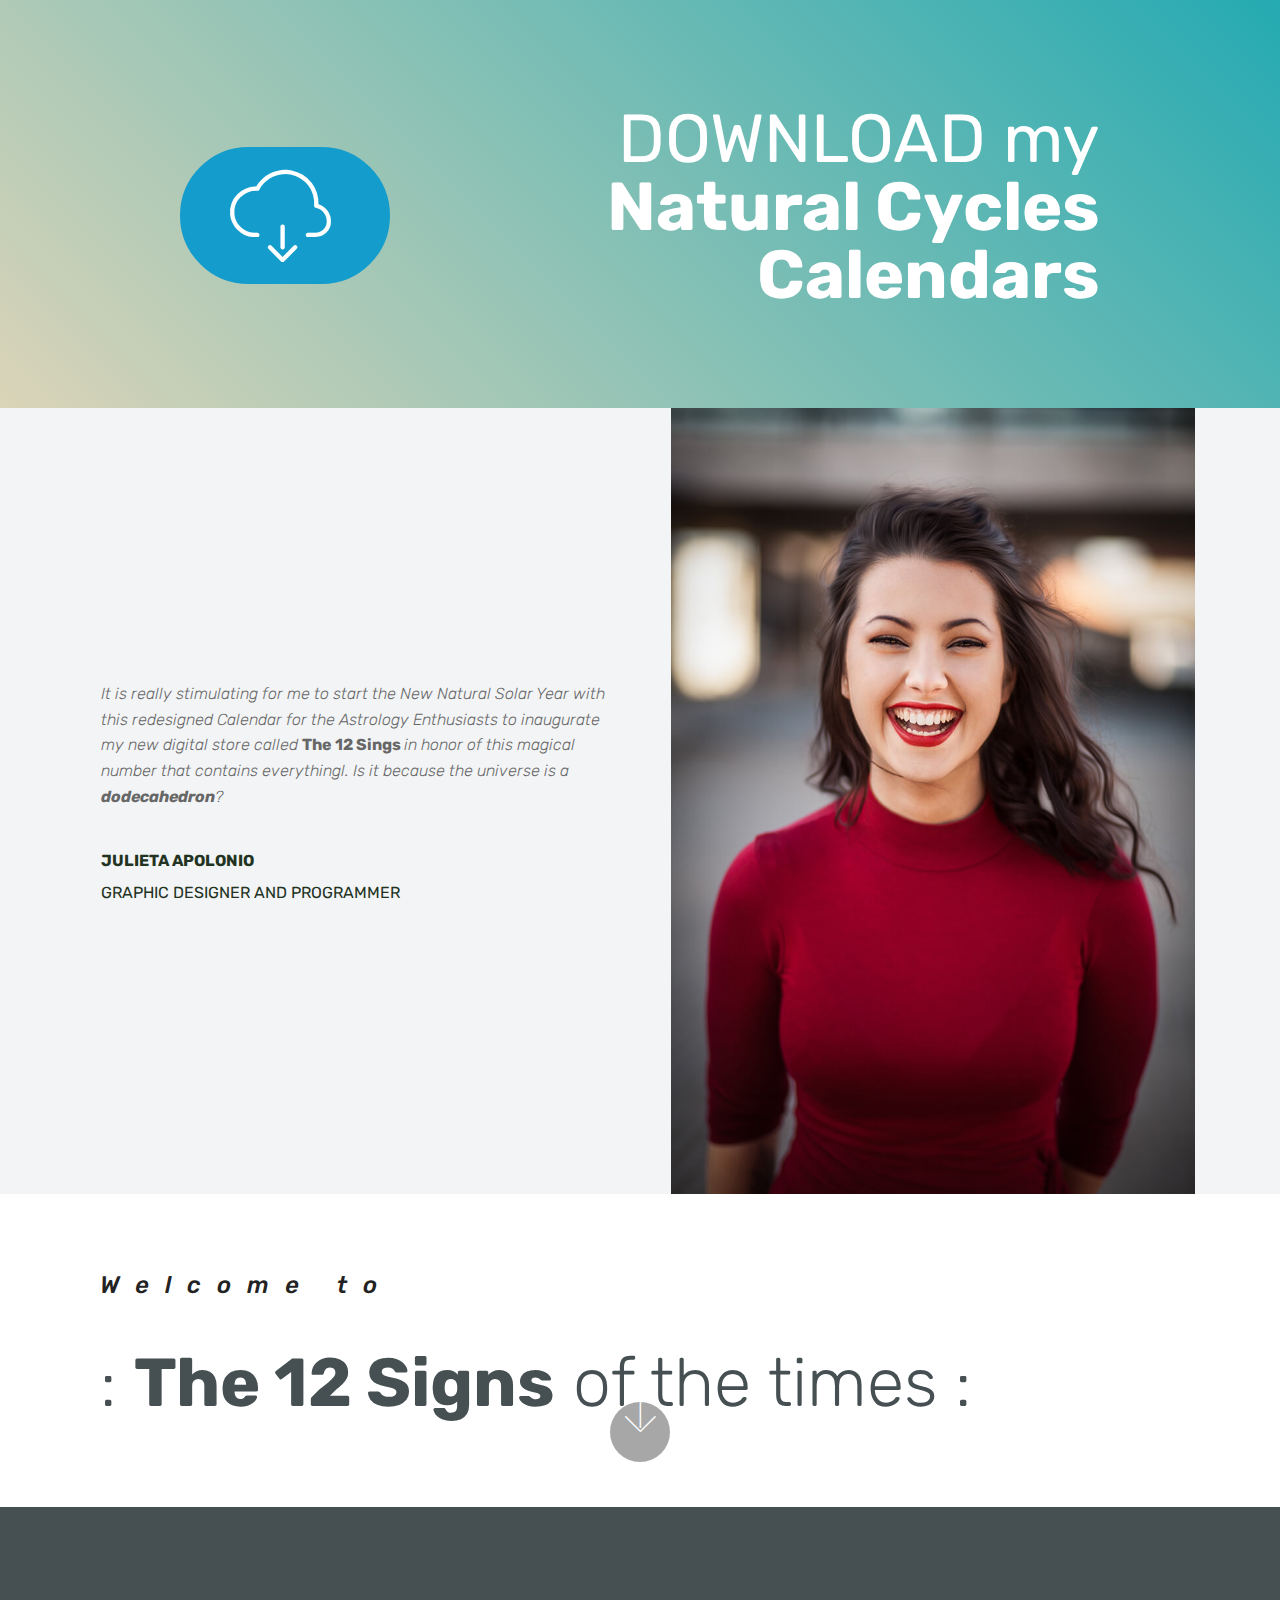
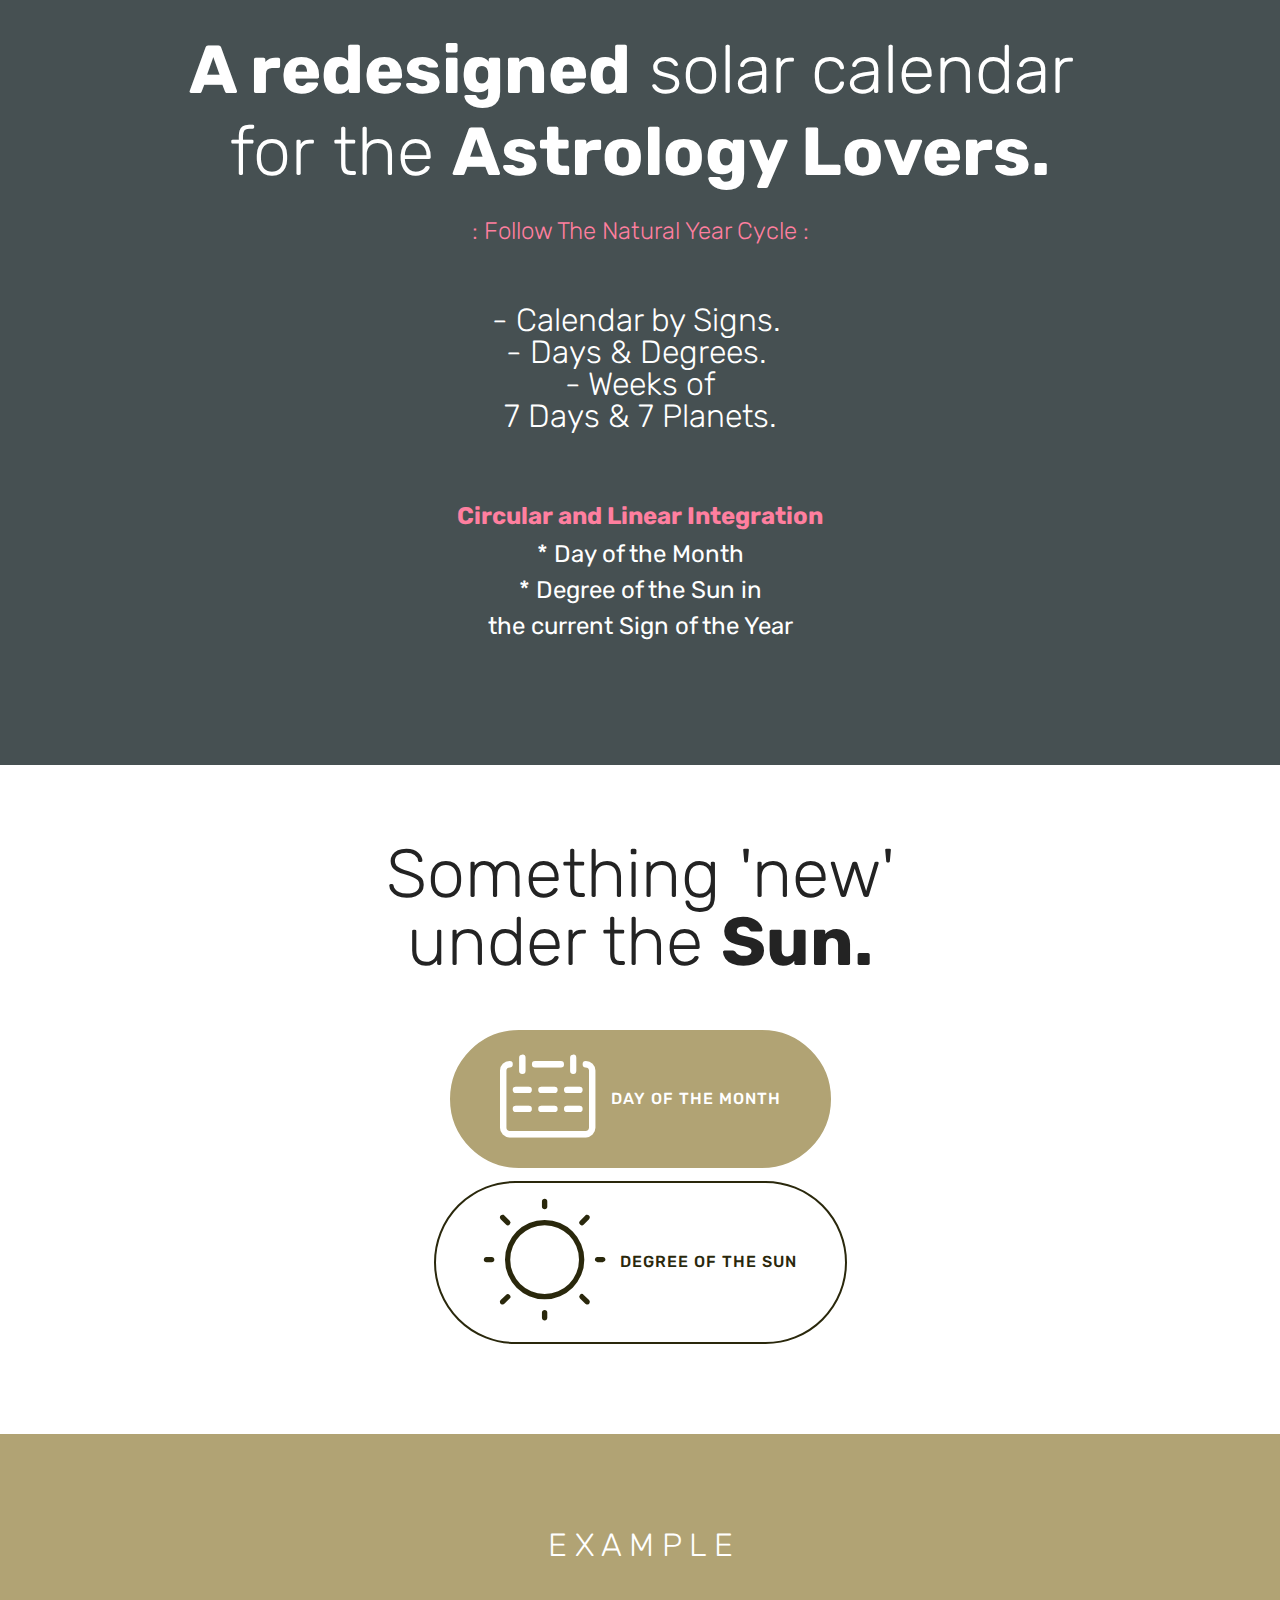
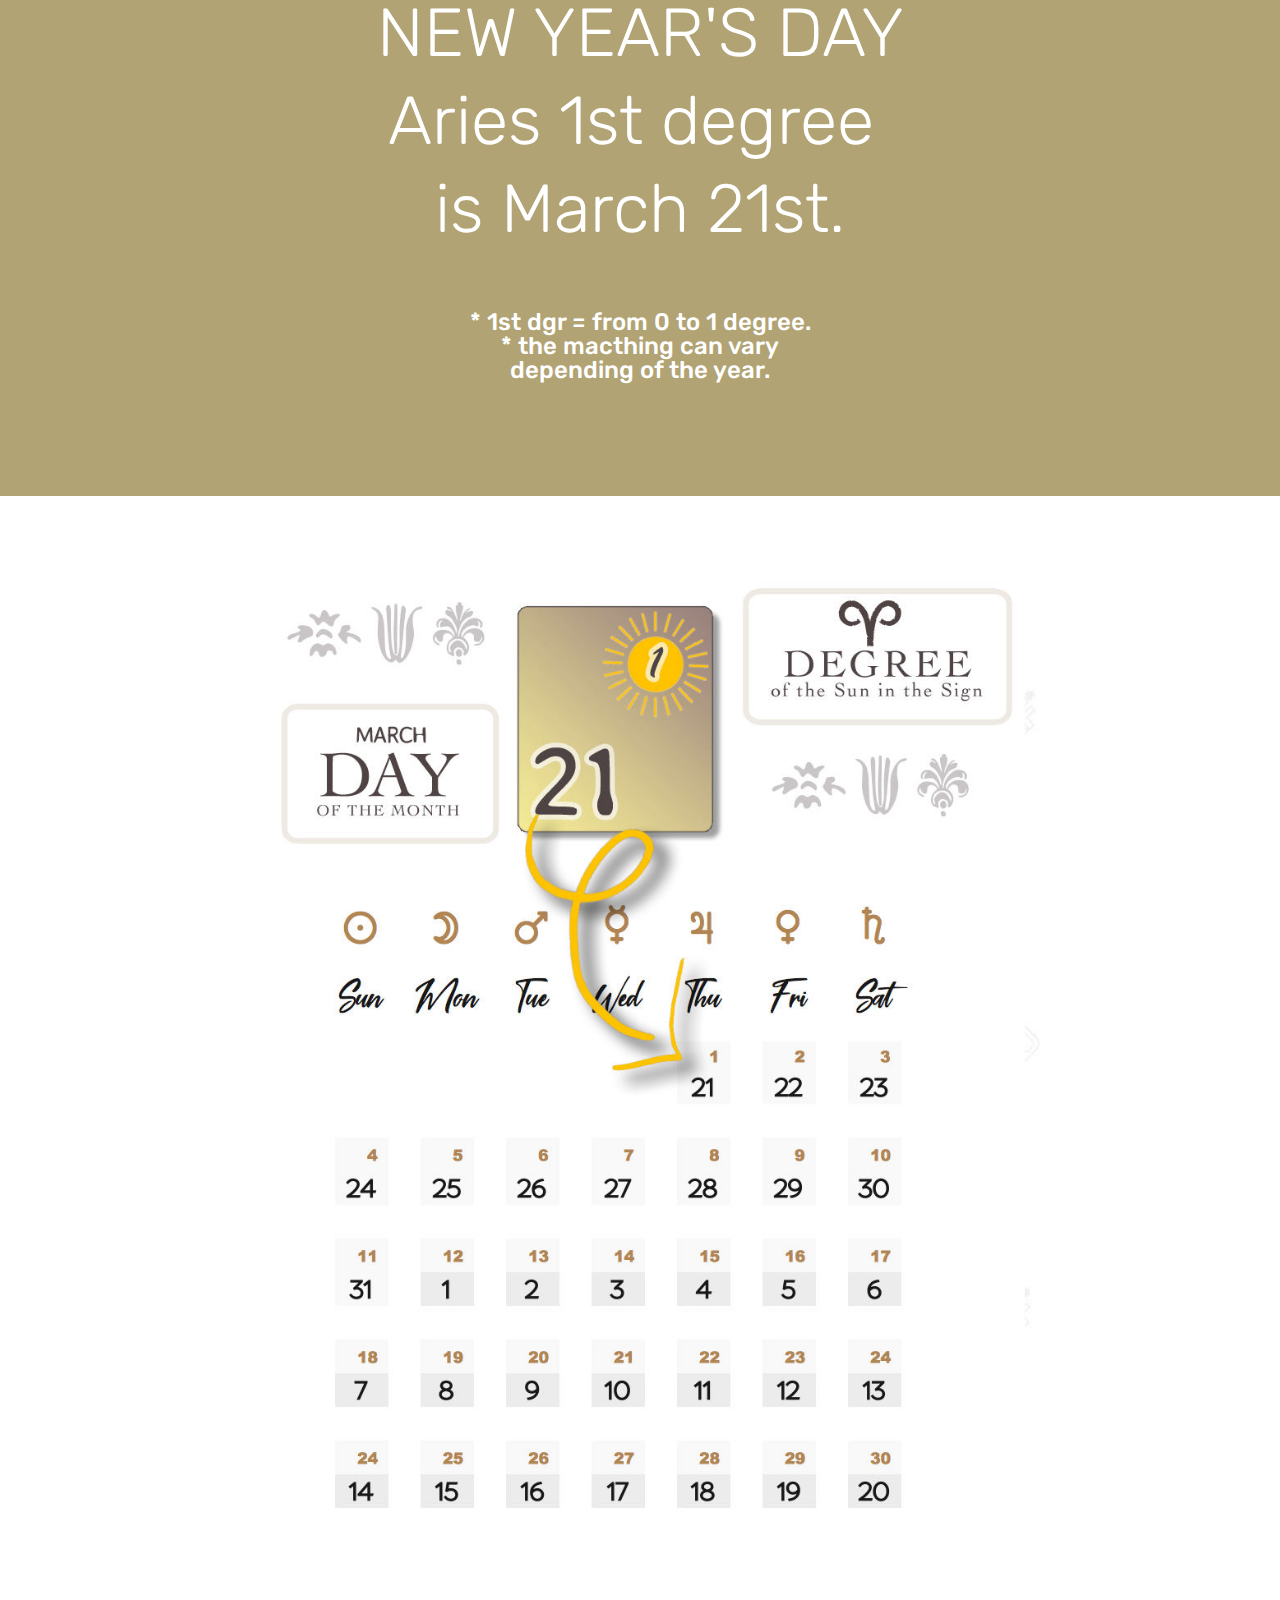
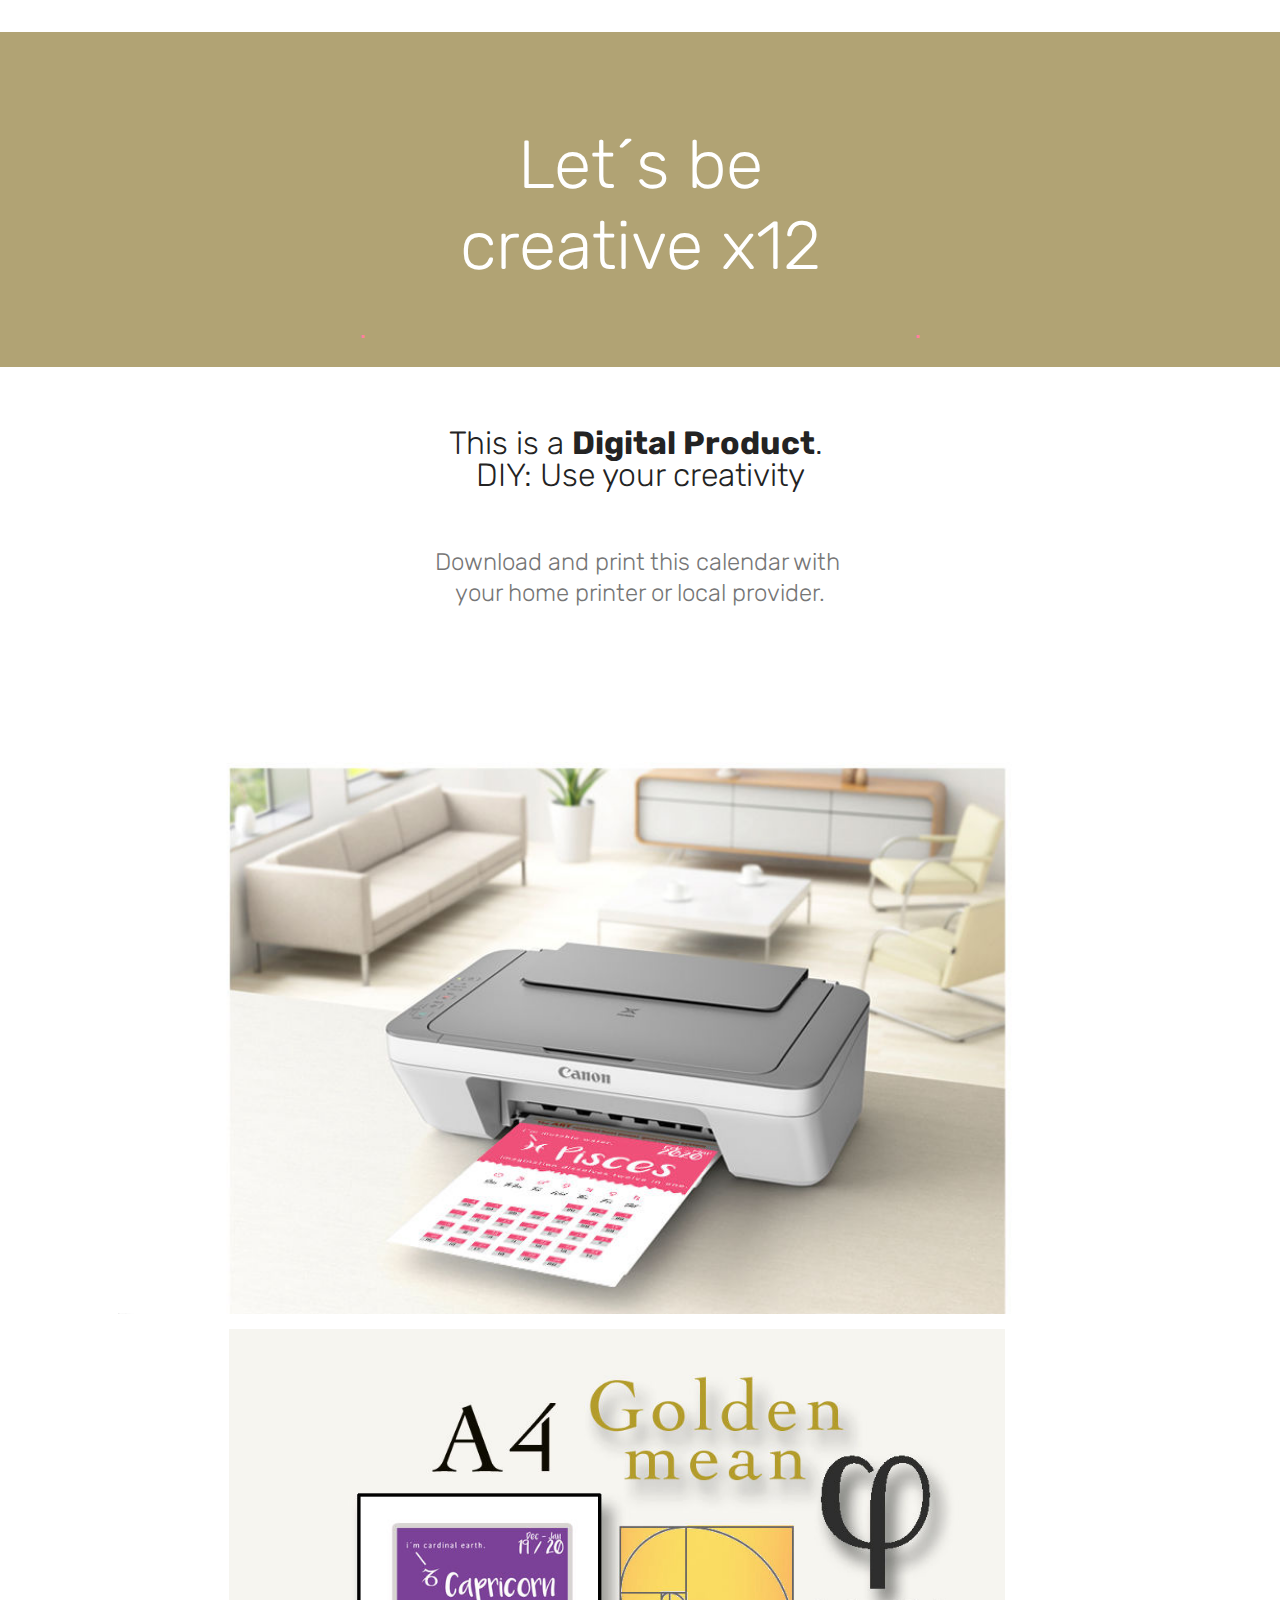
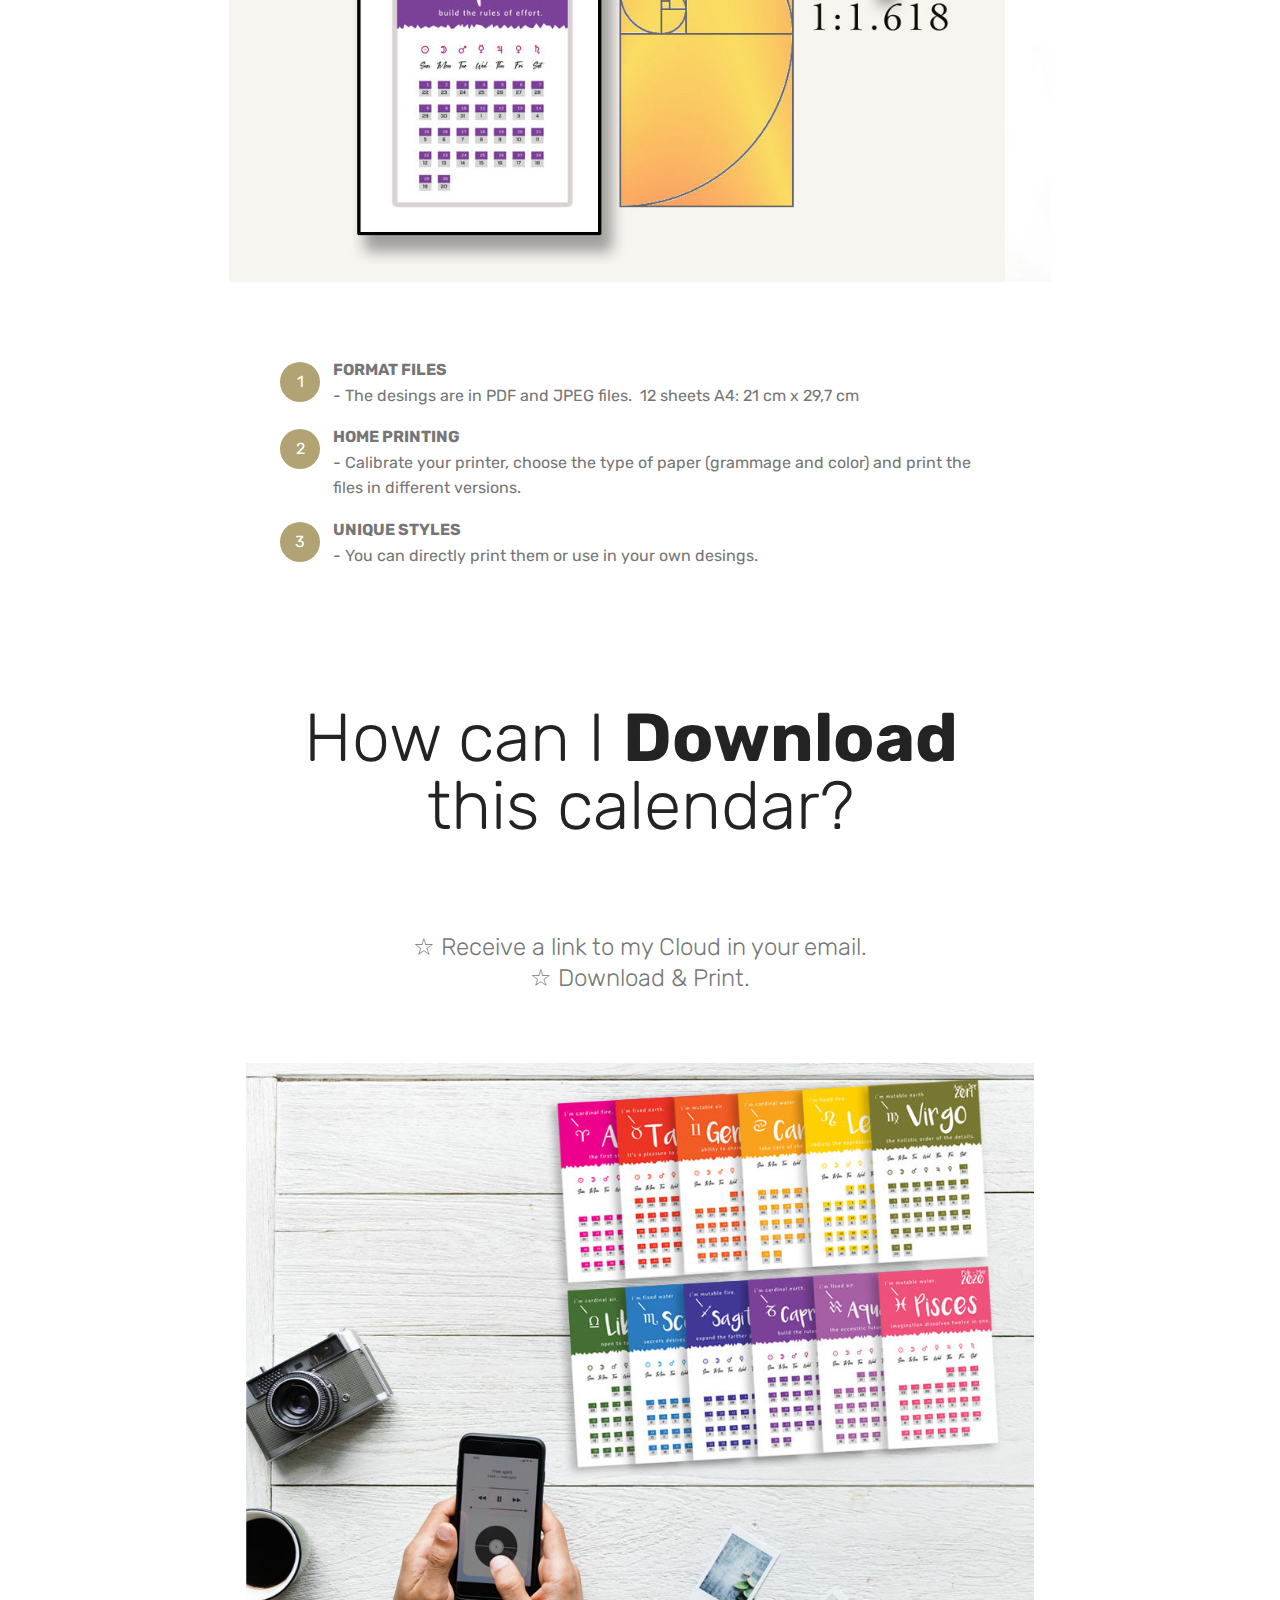
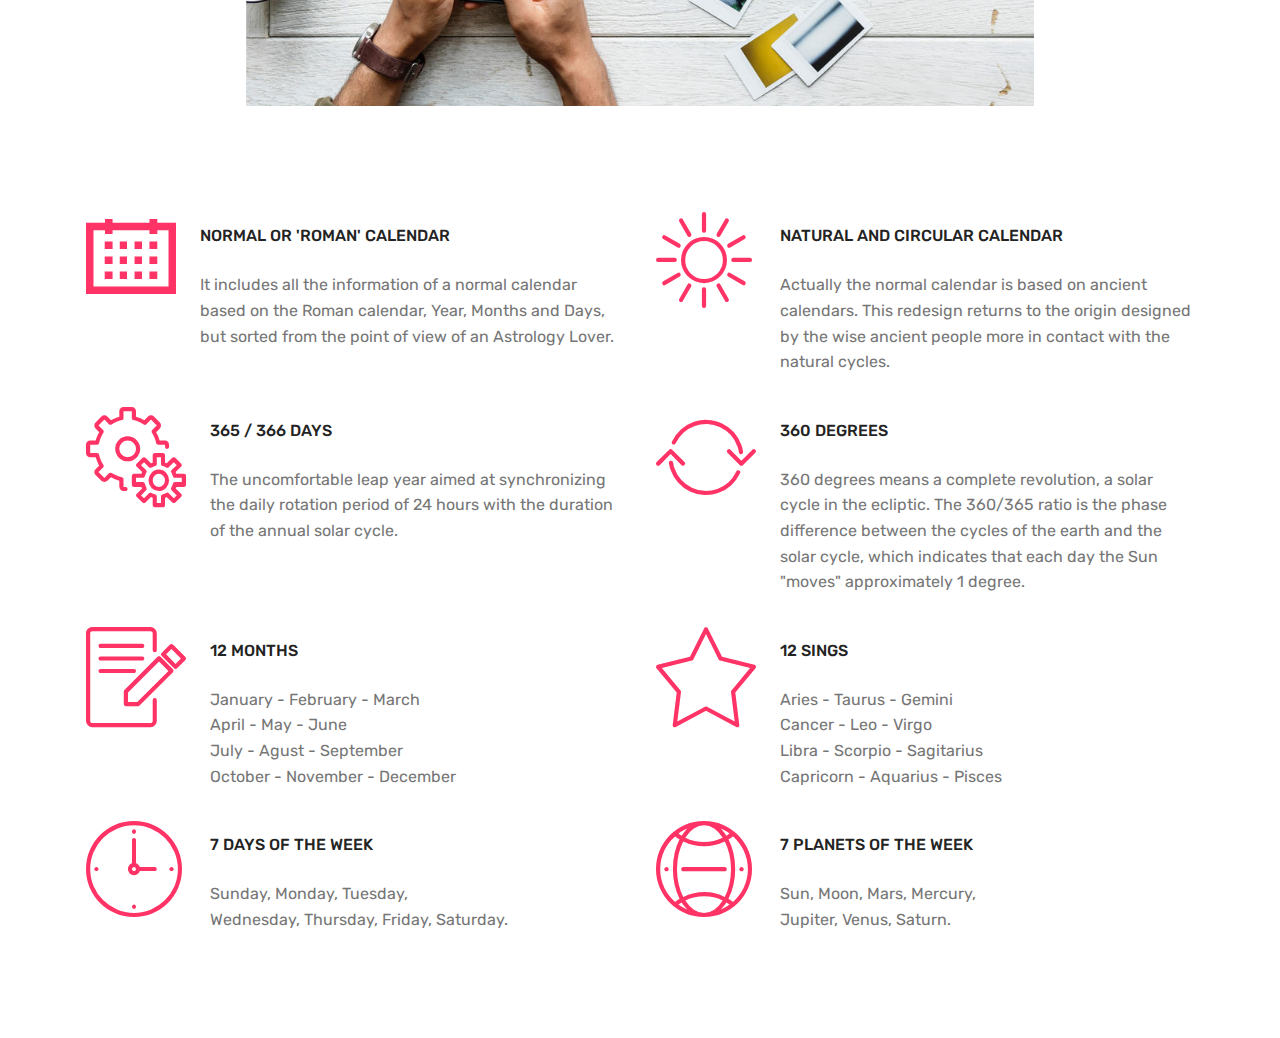
==== commit 425416a8: "create github pages" ====
--- a/calendar-per-signs.html
+++ b/calendar-per-signs.html
@@ -44,7 +44,7 @@
     </div>
 </section>
 
-<section class="engine"><a href="https://mobirise.info/r">bootstrap templates</a></section><section class="testimonials3 cid-rlFj1clQzM" id="testimonials3-z">
+<section class="engine"><a href="https://mobirise.info/v">free html templates</a></section><section class="testimonials3 cid-rlFj1clQzM" id="testimonials3-z">
 
     
 
--- a/assets/mobirise/css/mbr-additional.css
+++ b/assets/mobirise/css/mbr-additional.css
@@ -135,7 +135,7 @@
   background-color: #149dcc !important;
 }
 .bg-success {
-  background-color: #c4bc3b !important;
+  background-color: #787324 !important;
 }
 .bg-info {
   background-color: #82786e !important;
@@ -208,8 +208,8 @@
 }
 .btn-success,
 .btn-success:active {
-  background-color: #c4bc3b !important;
-  border-color: #c4bc3b !important;
+  background-color: #787324 !important;
+  border-color: #787324 !important;
   color: #ffffff !important;
 }
 .btn-success:hover,
@@ -217,14 +217,14 @@
 .btn-success.focus,
 .btn-success.active {
   color: #ffffff !important;
-  background-color: #898429 !important;
-  border-color: #898429 !important;
+  background-color: #3d3b12 !important;
+  border-color: #3d3b12 !important;
 }
 .btn-success.disabled,
 .btn-success:disabled {
   color: #ffffff !important;
-  background-color: #898429 !important;
-  border-color: #898429 !important;
+  background-color: #3d3b12 !important;
+  border-color: #3d3b12 !important;
 }
 .btn-warning,
 .btn-warning:active {
@@ -372,22 +372,22 @@
 .btn-success-outline,
 .btn-success-outline:active {
   background: none;
-  border-color: #767123;
-  color: #767123;
+  border-color: #2a280c;
+  color: #2a280c;
 }
 .btn-success-outline:hover,
 .btn-success-outline:focus,
 .btn-success-outline.focus,
 .btn-success-outline.active {
   color: #ffffff;
-  background-color: #c4bc3b;
-  border-color: #c4bc3b;
+  background-color: #787324;
+  border-color: #787324;
 }
 .btn-success-outline.disabled,
 .btn-success-outline:disabled {
   color: #ffffff !important;
-  background-color: #c4bc3b !important;
-  border-color: #c4bc3b !important;
+  background-color: #787324 !important;
+  border-color: #787324 !important;
 }
 .btn-warning-outline,
 .btn-warning-outline:active {
@@ -470,7 +470,7 @@
   color: #ff3366 !important;
 }
 .text-success {
-  color: #c4bc3b !important;
+  color: #787324 !important;
 }
 .text-info {
   color: #82786e !important;
@@ -497,7 +497,7 @@
 }
 a.text-success:hover,
 a.text-success:focus {
-  color: #767123 !important;
+  color: #2a280c !important;
 }
 a.text-info:hover,
 a.text-info:focus {
@@ -573,7 +573,7 @@
 }
 .mbr-plan-header.bg-success .mbr-plan-subtitle,
 .mbr-plan-header.bg-success .mbr-plan-price-desc {
-  color: #e2dd9d;
+  color: #cbc351;
 }
 .mbr-plan-header.bg-info .mbr-plan-subtitle,
 .mbr-plan-header.bg-info .mbr-plan-price-desc {
@@ -1952,7 +1952,7 @@
 .cid-rqqJMNJbcZ {
   background: #ffffff;
   padding-top: 60px;
-  padding-bottom: 0px;
+  padding-bottom: 120px;
 }
 .cid-rqqJMNJbcZ .image-block {
   margin: auto;
@@ -1972,8 +1972,8 @@
 }
 .cid-rsMJQPuWid {
   background: #ffffff;
-  padding-top: 120px;
-  padding-bottom: 120px;
+  padding-top: 60px;
+  padding-bottom: 60px;
 }
 .cid-rsMJQPuWid .image-block {
   margin: auto;
@@ -1993,7 +1993,7 @@
 }
 .cid-rqqWorOoea {
   background: #ffffff;
-  padding-top: 30px;
+  padding-top: 120px;
   padding-bottom: 30px;
 }
 .cid-rqqWorOoea .image-block {
@@ -2051,7 +2051,7 @@
 }
 .cid-rqr1q90buc {
   background: #ffffff;
-  padding-top: 60px;
+  padding-top: 30px;
   padding-bottom: 45px;
 }
 .cid-rqr1q90buc .image-block {
@@ -2097,32 +2097,32 @@
 .cid-rruZAIZrng {
   padding-top: 105px;
   padding-bottom: 90px;
-  background-color: #cebfaf;
+  background-color: #ffffff;
 }
 .cid-rruZAIZrng .mbr-section-subtitle {
   color: #767676;
   text-align: center;
 }
-.cid-rr1i6ZfYFR {
+.cid-rsZEjZ0SxE {
   padding-top: 0px;
   padding-bottom: 0px;
   background-color: #ffffff;
 }
-.cid-rr1i6ZfYFR .mbr-slider .carousel-control {
+.cid-rsZEjZ0SxE .mbr-slider .carousel-control {
   background: #1b1b1b;
 }
-.cid-rr1i6ZfYFR .mbr-slider .carousel-control-prev {
+.cid-rsZEjZ0SxE .mbr-slider .carousel-control-prev {
   left: 0;
   margin-left: 2.5rem;
 }
-.cid-rr1i6ZfYFR .mbr-slider .carousel-control-next {
+.cid-rsZEjZ0SxE .mbr-slider .carousel-control-next {
   right: 0;
   margin-right: 2.5rem;
 }
-.cid-rr1i6ZfYFR .mbr-slider .modal-body .close {
+.cid-rsZEjZ0SxE .mbr-slider .modal-body .close {
   background: #1b1b1b;
 }
-.cid-rr1i6ZfYFR .mbr-gallery-item > div::before {
+.cid-rsZEjZ0SxE .mbr-gallery-item > div::before {
   content: '';
   position: absolute;
   left: 0;
@@ -2135,13 +2135,13 @@
   transition: 0.2s opacity ease-in-out;
   background: linear-gradient(to left, #cebfaf, #45505b) !important;
 }
-.cid-rr1i6ZfYFR .mbr-gallery-item > div:hover .mbr-gallery-title::before {
+.cid-rsZEjZ0SxE .mbr-gallery-item > div:hover .mbr-gallery-title::before {
   background: transparent !important;
 }
-.cid-rr1i6ZfYFR .mbr-gallery-item > div:hover:before {
+.cid-rsZEjZ0SxE .mbr-gallery-item > div:hover:before {
   opacity: 0.6 !important;
 }
-.cid-rr1i6ZfYFR .mbr-gallery-title {
+.cid-rsZEjZ0SxE .mbr-gallery-title {
   font-size: .9em;
   position: absolute;
   display: block;
@@ -2151,7 +2151,7 @@
   color: #fff;
   z-index: 2;
 }
-.cid-rr1i6ZfYFR .mbr-gallery-title:before {
+.cid-rsZEjZ0SxE .mbr-gallery-title:before {
   content: " ";
   width: 100%;
   height: 100%;
@@ -2167,7 +2167,7 @@
 }
 .cid-rqrmPxKNVs {
   padding-top: 90px;
-  padding-bottom: 90px;
+  padding-bottom: 120px;
   background-color: #ffffff;
 }
 .cid-rqrmPxKNVs .mbr-section-subtitle {
@@ -2185,45 +2185,51 @@
   color: #767676;
   text-align: center;
 }
-.cid-rrdsOG1UJ5 {
-  padding-top: 15px;
-  padding-bottom: 0px;
-  background-color: #ffffff;
-}
-.cid-rrdsOG1UJ5 .mbr-slider .carousel-control {
+.cid-rruZSjsinN .mbr-section-subtitle DIV {
+  color: #232323;
+}
+.cid-rruZSjsinN .mbr-section-subtitle B {
+  color: #232323;
+}
+.cid-rsZERvbnyf {
+  padding-top: 0px;
+  padding-bottom: 15px;
+  background-color: #ffffff;
+}
+.cid-rsZERvbnyf .mbr-slider .carousel-control {
   background: #1b1b1b;
 }
-.cid-rrdsOG1UJ5 .mbr-slider .carousel-control-prev {
+.cid-rsZERvbnyf .mbr-slider .carousel-control-prev {
   left: 0;
   margin-left: 2.5rem;
 }
-.cid-rrdsOG1UJ5 .mbr-slider .carousel-control-next {
+.cid-rsZERvbnyf .mbr-slider .carousel-control-next {
   right: 0;
   margin-right: 2.5rem;
 }
-.cid-rrdsOG1UJ5 .mbr-slider .modal-body .close {
+.cid-rsZERvbnyf .mbr-slider .modal-body .close {
   background: #1b1b1b;
 }
-.cid-rrdsOG1UJ5 .mbr-gallery-item > div::before {
+.cid-rsZERvbnyf .mbr-gallery-item > div::before {
   content: '';
   position: absolute;
   left: 0;
   top: 0;
   width: 100%;
   height: 100%;
-  background: #554346;
+  background: #cebfaf;
   opacity: 0;
   -webkit-transition: 0.2s opacity ease-in-out;
   transition: 0.2s opacity ease-in-out;
-  background: linear-gradient(to left, #554346, #45505b) !important;
-}
-.cid-rrdsOG1UJ5 .mbr-gallery-item > div:hover .mbr-gallery-title::before {
+  background: linear-gradient(to left, #cebfaf, #45505b) !important;
+}
+.cid-rsZERvbnyf .mbr-gallery-item > div:hover .mbr-gallery-title::before {
   background: transparent !important;
 }
-.cid-rrdsOG1UJ5 .mbr-gallery-item > div:hover:before {
+.cid-rsZERvbnyf .mbr-gallery-item > div:hover:before {
   opacity: 0.6 !important;
 }
-.cid-rrdsOG1UJ5 .mbr-gallery-title {
+.cid-rsZERvbnyf .mbr-gallery-title {
   font-size: .9em;
   position: absolute;
   display: block;
@@ -2233,7 +2239,7 @@
   color: #fff;
   z-index: 2;
 }
-.cid-rrdsOG1UJ5 .mbr-gallery-title:before {
+.cid-rsZERvbnyf .mbr-gallery-title:before {
   content: " ";
   width: 100%;
   height: 100%;
@@ -2241,11 +2247,11 @@
   left: 0;
   z-index: -1;
   position: absolute;
-  background: #554346 !important;
+  background: #cebfaf !important;
   opacity: 0.6;
   -webkit-transition: 0.2s background ease-in-out;
   transition: 0.2s background ease-in-out;
-  background: linear-gradient(to left, #554346, #45505b) !important;
+  background: linear-gradient(to left, #cebfaf, #45505b) !important;
 }
 .cid-rqrmQyH5Kh {
   padding-top: 90px;
@@ -2258,243 +2264,26 @@
 .cid-rqrmQyH5Kh .btn {
   margin: 0 0 .5rem 0;
 }
-.cid-rrGGagZtqO .modal-body .close {
-  background: #1b1b1b;
-}
-.cid-rrGGagZtqO .modal-body .close span {
-  font-style: normal;
-}
-.cid-rrGGagZtqO .carousel-inner > .active,
-.cid-rrGGagZtqO .carousel-inner > .next,
-.cid-rrGGagZtqO .carousel-inner > .prev {
-  display: table;
-}
-.cid-rrGGagZtqO .carousel-control .icon-next,
-.cid-rrGGagZtqO .carousel-control .icon-prev {
-  margin-top: -18px;
-  font-size: 40px;
-  line-height: 27px;
-}
-.cid-rrGGagZtqO .carousel-control:hover {
-  background: #1b1b1b;
-  color: #fff;
-  opacity: 1;
-}
-@media (max-width: 767px) {
-  .cid-rrGGagZtqO .container .carousel-control {
-    margin-bottom: 0;
-  }
-}
-.cid-rrGGagZtqO .boxed-slider {
-  position: relative;
-  padding: 93px 0;
-}
-.cid-rrGGagZtqO .boxed-slider > div {
-  position: relative;
-}
-.cid-rrGGagZtqO .container img {
-  width: 100%;
-}
-.cid-rrGGagZtqO .container img + .row {
-  position: absolute;
-  top: 50%;
-  left: 0;
-  right: 0;
-  -webkit-transform: translateY(-50%);
-  -moz-transform: translateY(-50%);
-  transform: translateY(-50%);
-  z-index: 2;
-}
-.cid-rrGGagZtqO .mbr-section {
-  padding: 0;
-  background-attachment: scroll;
-}
-.cid-rrGGagZtqO .mbr-table-cell {
-  padding: 0;
-}
-.cid-rrGGagZtqO .container .carousel-indicators {
-  margin-bottom: 3px;
-}
-.cid-rrGGagZtqO .carousel-caption {
-  top: 50%;
-  right: 0;
-  bottom: auto;
-  left: 0;
-  display: -webkit-flex;
-  align-items: center;
-  -webkit-transform: translateY(-50%);
-  transform: translateY(-50%);
-  -webkit-align-items: center;
-}
-.cid-rrGGagZtqO .mbr-overlay {
-  z-index: 1;
-}
-.cid-rrGGagZtqO .container-slide.container {
-  min-width: 100%;
-  min-height: 100vh;
-  padding: 0;
-}
-.cid-rrGGagZtqO .carousel-item {
-  background-position: 50% 50%;
-  background-repeat: no-repeat;
-  background-size: cover;
-  -o-transition: -o-transform 0.6s ease-in-out;
-  -webkit-transition: -webkit-transform 0.6s ease-in-out;
-  transition: transform 0.6s ease-in-out, -webkit-transform 0.6s ease-in-out, -o-transform 0.6s ease-in-out;
-  -webkit-backface-visibility: hidden;
-  backface-visibility: hidden;
-  -webkit-perspective: 1000px;
-  perspective: 1000px;
-}
-@media (max-width: 576px) {
-  .cid-rrGGagZtqO .carousel-item .container {
-    width: 100%;
-  }
-}
-.cid-rrGGagZtqO .carousel-item-next.carousel-item-left,
-.cid-rrGGagZtqO .carousel-item-prev.carousel-item-right {
-  -webkit-transform: translate3d(0, 0, 0);
-  transform: translate3d(0, 0, 0);
-}
-.cid-rrGGagZtqO .active.carousel-item-right,
-.cid-rrGGagZtqO .carousel-item-next {
-  -webkit-transform: translate3d(100%, 0, 0);
-  transform: translate3d(100%, 0, 0);
-}
-.cid-rrGGagZtqO .active.carousel-item-left,
-.cid-rrGGagZtqO .carousel-item-prev {
-  -webkit-transform: translate3d(-100%, 0, 0);
-  transform: translate3d(-100%, 0, 0);
-}
-.cid-rrGGagZtqO .mbr-slider .carousel-control {
-  top: 50%;
-  width: 70px;
-  height: 70px;
-  margin-top: -1.5rem;
-  font-size: 35px;
-  background-color: rgba(0, 0, 0, 0.5);
-  border: 2px solid #fff;
-  border-radius: 50%;
-  transition: all .3s;
-}
-.cid-rrGGagZtqO .mbr-slider .carousel-control.carousel-control-prev {
-  left: 0;
-  margin-left: 2.5rem;
-}
-.cid-rrGGagZtqO .mbr-slider .carousel-control.carousel-control-next {
-  right: 0;
-  margin-right: 2.5rem;
-}
-.cid-rrGGagZtqO .mbr-slider .carousel-control .mbr-iconfont {
-  font-size: 2rem;
-}
-@media (max-width: 767px) {
-  .cid-rrGGagZtqO .mbr-slider .carousel-control {
-    top: auto;
-    bottom: 1rem;
-  }
-}
-.cid-rrGGagZtqO .mbr-slider .carousel-indicators {
-  position: absolute;
-  bottom: 0;
-  margin-bottom: 1.5rem !important;
-}
-.cid-rrGGagZtqO .mbr-slider .carousel-indicators li {
-  max-width: 20px;
-  width: 20px;
-  height: 20px;
-  max-height: 20px;
-  margin: 3px;
-  background-color: rgba(0, 0, 0, 0.5);
-  border: 2px solid #fff;
-  border-radius: 50%;
-  opacity: .5;
-  transition: all .3s;
-}
-.cid-rrGGagZtqO .mbr-slider .carousel-indicators li.active,
-.cid-rrGGagZtqO .mbr-slider .carousel-indicators li:hover {
-  opacity: .9;
-}
-.cid-rrGGagZtqO .mbr-slider .carousel-indicators li::after,
-.cid-rrGGagZtqO .mbr-slider .carousel-indicators li::before {
-  content: none;
-}
-.cid-rrGGagZtqO .mbr-slider .carousel-indicators.ie-fix {
-  left: 50%;
-  display: block;
-  width: 60%;
-  margin-left: -30%;
+.cid-rsSCbJCSpf {
+  padding-top: 60px;
+  padding-bottom: 30px;
+  background-color: #c694a1;
+}
+.cid-rsSCbJCSpf .mbr-section-subtitle {
+  color: #767676;
   text-align: center;
 }
-@media (max-width: 576px) {
-  .cid-rrGGagZtqO .mbr-slider .carousel-indicators {
-    display: none !important;
-  }
-}
-.cid-rrGGagZtqO .mbr-slider > .container img {
-  width: 100%;
-}
-.cid-rrGGagZtqO .mbr-slider > .container img + .row {
-  position: absolute;
-  top: 50%;
-  right: 0;
-  left: 0;
-  z-index: 2;
-  -moz-transform: translateY(-50%);
-  -webkit-transform: translateY(-50%);
-  transform: translateY(-50%);
-}
-.cid-rrGGagZtqO .mbr-slider > .container .carousel-indicators {
-  margin-bottom: 3px;
-}
-@media (max-width: 576px) {
-  .cid-rrGGagZtqO .mbr-slider > .container .carousel-control {
-    margin-bottom: 0;
-  }
-}
-.cid-rrGGagZtqO .mbr-slider .mbr-section {
-  padding: 0;
-  background-attachment: scroll;
-}
-.cid-rrGGagZtqO .mbr-slider .mbr-table-cell {
-  padding: 0;
-}
-.cid-rrGGagZtqO .carousel-item .container.container-slide {
-  position: initial;
-  width: auto;
-  min-height: 0;
-}
-.cid-rrGGagZtqO .full-screen .slider-fullscreen-image {
-  min-height: 100vh;
-  background-repeat: no-repeat;
-  background-position: 50% 50%;
-  background-size: cover;
-}
-.cid-rrGGagZtqO .full-screen .slider-fullscreen-image.active {
-  display: -o-flex;
-}
-.cid-rrGGagZtqO .full-screen .container {
-  width: auto;
-  padding-right: 0;
-  padding-left: 0;
-}
-.cid-rrGGagZtqO .full-screen .carousel-item .container.container-slide {
-  width: 100%;
-  min-height: 100vh;
-  padding: 0;
-}
-.cid-rrGGagZtqO .full-screen .carousel-item .container.container-slide img {
-  display: none;
-}
-.cid-rrGGagZtqO .mbr-background-video-preview {
-  position: absolute;
-  top: 0;
-  right: 0;
-  bottom: 0;
-  left: 0;
-}
-.cid-rrGGagZtqO .mbr-overlay ~ .container-slide {
-  z-index: auto;
+.cid-rsSCbJCSpf .mbr-section-subtitle DIV {
+  color: #232323;
+}
+.cid-rsSCbJCSpf .mbr-section-subtitle B {
+  color: #ffffff;
+}
+.cid-rsSCbJCSpf B {
+  color: #ffffff;
+}
+.cid-rsSCbJCSpf H2 {
+  color: #ffffff;
 }
 .cid-rqr3txuzMB {
   background: #ffffff;
@@ -2516,17 +2305,6 @@
   .cid-rqr3txuzMB .image-block {
     width: 100% !important;
   }
-}
-.cid-rqCHDSWTXe {
-  padding-top: 30px;
-  padding-bottom: 105px;
-  background-color: #ffffff;
-}
-.cid-rqCHDSWTXe .mbr-section-subtitle {
-  color: #465052;
-}
-.cid-rqCHDSWTXe .mbr-section-subtitle B {
-  color: #232323;
 }
 .cid-rsMXKzbBr0 {
   padding-top: 60px;
@@ -2894,31 +2672,37 @@
   background-color: #ffffff;
 }
 .cid-rsMYnEwi4H .mbr-section-subtitle {
-  color: #767676;
-}
-.cid-rsMYoiyFgw {
+  color: #232323;
+}
+.cid-rsMYnEwi4H .mbr-section-subtitle DIV {
+  color: #232323;
+}
+.cid-rsMYnEwi4H .mbr-section-subtitle B {
+  color: #232323;
+}
+.cid-rsZIbUwSgH {
   background: #ffffff;
   padding-top: 60px;
   padding-bottom: 60px;
   background: linear-gradient(0deg, #ff7f9f, #ffffff);
 }
-.cid-rsMYoiyFgw .image-block {
-  margin: auto;
-}
-.cid-rsMYoiyFgw figcaption {
-  position: relative;
-}
-.cid-rsMYoiyFgw figcaption div {
-  position: absolute;
-  bottom: 0;
-  width: 100%;
-}
-@media (max-width: 768px) {
-  .cid-rsMYoiyFgw .image-block {
-    width: 100% !important;
-  }
-}
-.cid-rsMYoiyFgw DIV {
+.cid-rsZIbUwSgH .image-block {
+  margin: auto;
+}
+.cid-rsZIbUwSgH figcaption {
+  position: relative;
+}
+.cid-rsZIbUwSgH figcaption div {
+  position: absolute;
+  bottom: 0;
+  width: 100%;
+}
+@media (max-width: 768px) {
+  .cid-rsZIbUwSgH .image-block {
+    width: 100% !important;
+  }
+}
+.cid-rsZIbUwSgH DIV {
   color: #232323;
 }
 .cid-rsMYpl7vao {
@@ -2995,6 +2779,30 @@
 .cid-rsMYu3reGi .mbr-section-subtitle {
   color: #767676;
 }
+.cid-rsYmFbuRN8 {
+  background: #ffffff;
+  padding-top: 60px;
+  padding-bottom: 60px;
+}
+.cid-rsYmFbuRN8 .image-block {
+  margin: auto;
+}
+.cid-rsYmFbuRN8 figcaption {
+  position: relative;
+}
+.cid-rsYmFbuRN8 figcaption div {
+  position: absolute;
+  bottom: 0;
+  width: 100%;
+}
+@media (max-width: 768px) {
+  .cid-rsYmFbuRN8 .image-block {
+    width: 100% !important;
+  }
+}
+.cid-rsYmFbuRN8 DIV {
+  color: #232323;
+}
 .cid-rsMYuDHNE0 {
   background: #ffffff;
   padding-top: 60px;
@@ -3094,45 +2902,107 @@
 .cid-rsMYykznOH .mbr-section-subtitle {
   color: #767676;
 }
+.cid-rsSOByzX3G {
+  padding-top: 90px;
+  padding-bottom: 90px;
+  background-color: #e4d295;
+}
+.cid-rsSOByzX3G .mbr-section-subtitle {
+  color: #767676;
+}
+.cid-rsSOByzX3G .btn {
+  margin: 0 0 .5rem 0;
+}
 .cid-rsMYAn9Qoo {
   padding-top: 60px;
-  padding-bottom: 60px;
+  padding-bottom: 120px;
   background-color: #ffffff;
 }
 .cid-rsMYAn9Qoo .mbr-section-subtitle {
   color: #767676;
 }
-.cid-rsMYB3N18B {
+.cid-rsSS2NEINI {
+  padding-top: 60px;
+  padding-bottom: 60px;
+  background-color: #ffffff;
+}
+.cid-rsSS2NEINI .mbr-section-subtitle {
+  color: #767676;
+  text-align: center;
+}
+.cid-rqrtiIxEpX {
   background: #ffffff;
-  padding-top: 60px;
-  padding-bottom: 15px;
-}
-.cid-rsMYB3N18B .image-block {
-  margin: auto;
-}
-.cid-rsMYB3N18B .mbr-figure {
-  margin: 0 auto;
-}
-.cid-rsMYB3N18B figcaption {
-  position: relative;
-}
-.cid-rsMYB3N18B figcaption div {
-  position: absolute;
-  bottom: 0;
-  width: 100%;
-}
-@media (max-width: 768px) {
-  .cid-rsMYB3N18B .image-block {
-    width: 100% !important;
-  }
-}
-.cid-rsMYC98LoM {
-  padding-top: 60px;
-  padding-bottom: 60px;
-  background-color: #ffffff;
-}
-.cid-rsMYC98LoM .mbr-section-subtitle {
-  color: #767676;
+  padding-top: 30px;
+  padding-bottom: 120px;
+}
+.cid-rqrtiIxEpX .image-block {
+  margin: auto;
+}
+.cid-rqrtiIxEpX figcaption {
+  position: relative;
+}
+.cid-rqrtiIxEpX figcaption div {
+  position: absolute;
+  bottom: 0;
+  width: 100%;
+}
+@media (max-width: 768px) {
+  .cid-rqrtiIxEpX .image-block {
+    width: 100% !important;
+  }
+}
+.cid-rsTh03iSok {
+  padding-top: 90px;
+  padding-bottom: 90px;
+  background-color: #f7eded;
+}
+.cid-rsTh03iSok h2 {
+  margin-bottom: 0;
+}
+.cid-rsTh03iSok h4 {
+  font-weight: 500;
+  margin-bottom: 0;
+  width: 80%;
+}
+.cid-rsTh03iSok p {
+  color: #767676;
+  margin-bottom: 0;
+}
+.cid-rsTh03iSok .card-wrapper {
+  border-top: 1px solid #efefef;
+  background-color: #ffffff;
+  position: relative;
+  justify-content: unset;
+}
+.cid-rsTh03iSok .card-wrapper .card-box {
+  padding: 2rem 1rem;
+  width: 100%;
+}
+.cid-rsTh03iSok .card-wrapper .card-box .top-line {
+  display: flex;
+  justify-content: space-between;
+  align-items: center;
+}
+.cid-rsTh03iSok .card-wrapper .card-box .bottom-line {
+  width: 70%;
+}
+@media (max-width: 767px) {
+  .cid-rsTh03iSok .card-wrapper .card-box .bottom-line {
+    width: 100%;
+  }
+  .cid-rsTh03iSok .card-wrapper .card-box .bottom-line p {
+    text-align: center;
+    margin: 1rem 0 0 0;
+  }
+}
+.cid-rsTh03iSok P {
+  color: #ff3366;
+}
+.cid-rsTh03iSok H2 {
+  text-align: center;
+}
+.cid-rsTh03iSok B {
+  color: #c694a1;
 }
 .cid-rsN0R3Wviw {
   padding-top: 90px;
@@ -3142,53 +3012,21 @@
 .cid-rsN0R3Wviw P {
   color: #767676;
 }
-.cid-rqCHV3p6Qc {
-  padding-top: 120px;
-  padding-bottom: 0px;
-  background-color: #ffffff;
-}
-.cid-rqCHV3p6Qc .mbr-section-subtitle {
-  color: #465052;
-}
-.cid-rqCHV3p6Qc .mbr-section-subtitle B {
-  color: #232323;
-}
-.cid-rqrtiIxEpX {
-  background: #ffffff;
-  padding-top: 30px;
-  padding-bottom: 30px;
-}
-.cid-rqrtiIxEpX .image-block {
-  margin: auto;
-}
-.cid-rqrtiIxEpX figcaption {
-  position: relative;
-}
-.cid-rqrtiIxEpX figcaption div {
-  position: absolute;
-  bottom: 0;
-  width: 100%;
-}
-@media (max-width: 768px) {
-  .cid-rqrtiIxEpX .image-block {
-    width: 100% !important;
-  }
-}
-.cid-rr14CntECW {
-  padding-top: 75px;
-  padding-bottom: 135px;
-  background-color: #efefef;
-}
-.cid-rr14CntECW P {
-  color: #767676;
-}
-.cid-rr0SqP7wwF {
+.cid-rsSTzcdjfy {
   padding-top: 120px;
   padding-bottom: 120px;
   background-color: #ffffff;
 }
-.cid-rr0SqP7wwF P {
-  color: #767676;
+.cid-rsSTzcdjfy .mbr-section-subtitle {
+  color: #767676;
+}
+.cid-rsTugviNk5 {
+  padding-top: 120px;
+  padding-bottom: 105px;
+  background-color: #ffffff;
+}
+.cid-rsTugviNk5 .mbr-section-subtitle {
+  color: #1769c3;
 }
 .cid-rr0SBEwPZW {
   padding-top: 120px;
@@ -3198,8 +3036,18 @@
 .cid-rr0SBEwPZW P {
   color: #767676;
 }
+.cid-rr0SBEwPZW H1 {
+  color: #ffffff;
+}
+.cid-rr0SBEwPZW H3 {
+  color: #efefef;
+}
+.cid-rr0SBEwPZW .mbr-text,
+.cid-rr0SBEwPZW .mbr-section-btn {
+  color: #55b4d4;
+}
 .cid-rryU3i0KNF {
-  background: #ffffff;
+  background: #020000;
   padding-top: 0px;
   padding-bottom: 60px;
 }
@@ -3222,39 +3070,34 @@
     width: 100% !important;
   }
 }
-.cid-rsN1XQMAov {
-  padding-top: 90px;
-  padding-bottom: 60px;
-  background-color: #efefef;
-}
-.cid-rsN1XQMAov P {
-  color: #767676;
-}
-.cid-rsN1YBJHnW {
+.cid-rt411iUYze {
   padding-top: 45px;
-  padding-bottom: 135px;
-  background-color: #ffffff;
-}
-.cid-rsN1YBJHnW P {
-  color: #767676;
-}
-.cid-rsN1YBJHnW .mbr-text,
-.cid-rsN1YBJHnW .mbr-section-btn {
+  padding-bottom: 30px;
+  background-color: #ffffff;
+}
+.cid-rt411iUYze P {
+  color: #767676;
+}
+.cid-rt411iUYze .mbr-text,
+.cid-rt411iUYze .mbr-section-btn {
   text-align: center;
 }
-.cid-rsN1YBJHnW H1 {
+.cid-rt411iUYze H1 {
   text-align: center;
 }
 .cid-rsN1ZPZKKI {
-  padding-top: 60px;
-  padding-bottom: 45px;
-  background-color: #efefef;
+  padding-top: 45px;
+  padding-bottom: 15px;
+  background-color: #ffffff;
 }
 .cid-rsN1ZPZKKI P {
   color: #767676;
 }
+.cid-rsN1ZPZKKI SPAN {
+  color: #465052;
+}
 .cid-rsN20r13RG {
-  padding-top: 60px;
+  padding-top: 0px;
   padding-bottom: 60px;
   background-color: #ffffff;
 }
@@ -3266,25 +3109,6 @@
 }
 .cid-rsN20r13RG .counter-container ul li {
   margin-bottom: 1rem;
-  list-style: none;
-}
-.cid-rsN20r13RG .counter-container ul li:before {
-  position: absolute;
-  left: 0px;
-  margin-top: -10px;
-  padding-top: 3px;
-  content: '';
-  display: inline-block;
-  text-align: center;
-  margin: 5px 10px;
-  line-height: 20px;
-  transition: all .2s;
-  color: #ffffff;
-  background: #149dcc;
-  width: 25px;
-  height: 25px;
-  border-radius: 50%;
-  content: '✓';
 }
 .cid-rrv4kY8EHB {
   background: #ffffff;
@@ -4117,53 +3941,18 @@
     width: 100% !important;
   }
 }
-.cid-rryopyjaYF {
-  padding-top: 90px;
-  padding-bottom: 90px;
-  background-color: #efefef;
-}
-.cid-rryopyjaYF .card-box {
-  padding: 0 2rem;
-}
-.cid-rryopyjaYF .mbr-section-btn {
-  padding-top: 1rem;
-}
-.cid-rryopyjaYF .mbr-section-btn a {
-  margin-top: 1rem;
-  margin-bottom: 0;
-}
-.cid-rryopyjaYF h4 {
-  font-weight: 500;
-  margin-bottom: 0;
-  text-align: left;
-  padding-top: 2rem;
-}
-.cid-rryopyjaYF p {
-  margin-bottom: 0;
-  text-align: left;
-  padding-top: 1.5rem;
-}
-.cid-rryopyjaYF .mbr-text {
-  color: #767676;
-}
-.cid-rryopyjaYF .card-wrapper {
-  height: 100%;
-  padding-bottom: 2rem;
-  background: #ffffff;
-  box-shadow: 0px 0px 0px 0px rgba(0, 0, 0, 0);
-  transition: box-shadow 0.3s;
-}
-.cid-rryopyjaYF .card-wrapper:hover {
-  box-shadow: 0px 0px 30px 0px rgba(0, 0, 0, 0.05);
-  transition: box-shadow 0.3s;
-}
-.cid-rryopyjaYF .card-title {
-  text-align: center;
+.cid-rsT4yMZhNp {
+  padding-top: 120px;
+  padding-bottom: 105px;
+  background-color: #ffffff;
+}
+.cid-rsT4yMZhNp .mbr-section-subtitle {
+  color: #767676;
 }
 .cid-rryqdZMDLZ {
   padding-top: 45px;
   padding-bottom: 15px;
-  background-color: #232323;
+  background-color: #1769c3;
 }
 .cid-rryqdZMDLZ P {
   color: #767676;
@@ -4177,7 +3966,8 @@
   background-color: #ffffff;
 }
 .cid-rrypUi8Esz .mbr-text {
-  color: #767676;
+  color: #ff3366;
+  text-align: center;
 }
 .cid-rrypUi8Esz h4 {
   text-align: center;
@@ -4189,15 +3979,21 @@
   font-size: 96px;
   color: #149dcc;
 }
+.cid-rrypUi8Esz .mbr-text B {
+  color: #ff3366;
+}
 .cid-rryqnJss46 {
   padding-top: 45px;
   padding-bottom: 15px;
-  background-color: #232323;
+  background-color: #5820a4;
 }
 .cid-rryqnJss46 P {
   color: #767676;
 }
 .cid-rryqnJss46 H1 {
+  color: #ffffff;
+}
+.cid-rryqnJss46 H3 {
   color: #ffffff;
 }
 .cid-rryqrGdVoj {
@@ -4206,7 +4002,8 @@
   background-color: #ffffff;
 }
 .cid-rryqrGdVoj .mbr-text {
-  color: #767676;
+  color: #ff3366;
+  text-align: left;
 }
 .cid-rryqrGdVoj h4 {
   text-align: center;
@@ -4221,12 +4018,15 @@
 .cid-rryquSr0u4 {
   padding-top: 45px;
   padding-bottom: 15px;
-  background-color: #232323;
+  background-color: #1769c3;
 }
 .cid-rryquSr0u4 P {
   color: #767676;
 }
 .cid-rryquSr0u4 H1 {
+  color: #ffffff;
+}
+.cid-rryquSr0u4 H3 {
   color: #ffffff;
 }
 .cid-rryqxSqSyR {
@@ -4235,7 +4035,7 @@
   background-color: #ffffff;
 }
 .cid-rryqxSqSyR .mbr-text {
-  color: #767676;
+  color: #ff3366;
 }
 .cid-rryqxSqSyR h4 {
   text-align: center;
@@ -4320,6 +4120,131 @@
 .cid-rrhwX4AjFN .user_desk {
   color: #ffffff;
 }
+.cid-rsT0eNnxIl {
+  padding-top: 90px;
+  padding-bottom: 90px;
+  background-color: #efefef;
+}
+.cid-rsT0eNnxIl .card-box {
+  background-color: #ffffff;
+  padding: 2rem;
+}
+.cid-rsT0eNnxIl h4 {
+  font-weight: 500;
+  margin-bottom: 0;
+  text-align: left;
+}
+.cid-rsT0eNnxIl p {
+  color: #767676;
+  text-align: left;
+}
+.cid-rsT0eNnxIl .card-wrapper {
+  position: relative;
+  box-shadow: 0px 0px 0px 0px rgba(0, 0, 0, 0);
+  transition: box-shadow 0.3s;
+}
+.cid-rsT0eNnxIl .card-wrapper:hover {
+  box-shadow: 0px 0px 30px 0px rgba(0, 0, 0, 0.05);
+  transition: box-shadow 0.3s;
+}
+.cid-rsT0eNnxIl .card-img {
+  position: absolute;
+  top: 0;
+  left: 0;
+  width: 100%;
+  overflow: hidden;
+}
+.cid-rsT0eNnxIl .card-title {
+  text-align: center;
+}
+.cid-rsT0eNnxIl B {
+  color: #55b4d4;
+}
+.cid-rsTrjKrCXR {
+  padding-top: 120px;
+  padding-bottom: 105px;
+  background-color: #ffffff;
+}
+.cid-rsTrjKrCXR .mbr-section-subtitle {
+  color: #767676;
+}
+.cid-rsT0N9gQyq {
+  padding-top: 60px;
+  padding-bottom: 60px;
+  background-color: #625e5e;
+}
+.cid-rsT0N9gQyq .mbr-section-subtitle {
+  color: #ffffff;
+}
+.cid-rsT0N9gQyq H2 {
+  color: #ffffff;
+}
+.cid-rsT0NRDZeB {
+  padding-top: 60px;
+  padding-bottom: 15px;
+  background-color: #ffffff;
+}
+.cid-rsT0NRDZeB .mbr-section-subtitle {
+  color: #767676;
+}
+.cid-rsT0Oq2dRT {
+  background: #ffffff;
+  padding-top: 0px;
+  padding-bottom: 60px;
+}
+.cid-rsT0Oq2dRT .image-block {
+  margin: auto;
+}
+.cid-rsT0Oq2dRT figcaption {
+  position: relative;
+}
+.cid-rsT0Oq2dRT figcaption div {
+  position: absolute;
+  bottom: 0;
+  width: 100%;
+}
+@media (max-width: 768px) {
+  .cid-rsT0Oq2dRT .image-block {
+    width: 100% !important;
+  }
+}
+.cid-rsT0Pa1Zi5 {
+  padding-top: 60px;
+  padding-bottom: 30px;
+  background-color: #ffffff;
+}
+.cid-rsT0Pa1Zi5 .mbr-section-subtitle {
+  color: #767676;
+}
+.cid-rsT0PR8oQR {
+  background: #ffffff;
+  padding-top: 0px;
+  padding-bottom: 120px;
+}
+.cid-rsT0PR8oQR .image-block {
+  margin: auto;
+}
+.cid-rsT0PR8oQR figcaption {
+  position: relative;
+}
+.cid-rsT0PR8oQR figcaption div {
+  position: absolute;
+  bottom: 0;
+  width: 100%;
+}
+@media (max-width: 768px) {
+  .cid-rsT0PR8oQR .image-block {
+    width: 100% !important;
+  }
+}
+.cid-rsTrqxGrIi {
+  padding-top: 120px;
+  padding-bottom: 105px;
+  background-color: #ffffff;
+}
+.cid-rsTrqxGrIi .mbr-section-subtitle {
+  color: #767676;
+}
 .cid-rrhwaluT4g {
   padding-top: 30px;
   padding-bottom: 30px;
@@ -4398,6 +4323,14 @@
 .cid-rrhQ0OJMZ8 DIV {
   text-align: center;
 }
+.cid-rsTrsKcnGs {
+  padding-top: 120px;
+  padding-bottom: 105px;
+  background-color: #ffffff;
+}
+.cid-rsTrsKcnGs .mbr-section-subtitle {
+  color: #767676;
+}
 .cid-rrhw61fBIA {
   padding-top: 60px;
   padding-bottom: 60px;
@@ -4426,6 +4359,14 @@
   .cid-rrhYvEpx6x .image-block {
     width: 100% !important;
   }
+}
+.cid-rsTru4KlSP {
+  padding-top: 120px;
+  padding-bottom: 105px;
+  background-color: #ffffff;
+}
+.cid-rsTru4KlSP .mbr-section-subtitle {
+  color: #767676;
 }
 .cid-rrmJ3gdcQi {
   padding-top: 60px;
@@ -4483,6 +4424,14 @@
 .cid-rrmLnX8Iu1 P {
   text-align: left;
 }
+.cid-rsTrv7fGCQ {
+  padding-top: 120px;
+  padding-bottom: 105px;
+  background-color: #ffffff;
+}
+.cid-rsTrv7fGCQ .mbr-section-subtitle {
+  color: #767676;
+}
 .cid-rrmDZRGTCL {
   padding-top: 60px;
   padding-bottom: 60px;
@@ -4527,74 +4476,21 @@
 .cid-rrmK06xbQ6 P {
   text-align: left;
 }
-.cid-rrhxG3zPHj {
-  padding-top: 60px;
-  padding-bottom: 60px;
-  background-color: #625e5e;
-}
-.cid-rrhxG3zPHj .mbr-section-subtitle {
-  color: #ffffff;
-}
-.cid-rrhxG3zPHj H2 {
-  color: #ffffff;
-}
-.cid-rrhw15ILTR {
-  padding-top: 60px;
-  padding-bottom: 15px;
-  background-color: #ffffff;
-}
-.cid-rrhw15ILTR .mbr-section-subtitle {
-  color: #767676;
-}
-.cid-rrhG19eBOf {
-  background: #ffffff;
-  padding-top: 0px;
-  padding-bottom: 60px;
-}
-.cid-rrhG19eBOf .image-block {
-  margin: auto;
-}
-.cid-rrhG19eBOf figcaption {
-  position: relative;
-}
-.cid-rrhG19eBOf figcaption div {
-  position: absolute;
-  bottom: 0;
-  width: 100%;
-}
-@media (max-width: 768px) {
-  .cid-rrhG19eBOf .image-block {
-    width: 100% !important;
-  }
-}
-.cid-rrhw3yShRX {
-  padding-top: 60px;
-  padding-bottom: 30px;
-  background-color: #ffffff;
-}
-.cid-rrhw3yShRX .mbr-section-subtitle {
-  color: #767676;
-}
-.cid-rrhIIeN3S2 {
-  background: #ffffff;
-  padding-top: 0px;
+.cid-rsTexs6Set {
+  padding-top: 120px;
+  padding-bottom: 105px;
+  background-color: #ffffff;
+}
+.cid-rsTexs6Set .mbr-section-subtitle {
+  color: #1769c3;
+}
+.cid-rsT2ftRyBG {
+  padding-top: 60px;
   padding-bottom: 120px;
-}
-.cid-rrhIIeN3S2 .image-block {
-  margin: auto;
-}
-.cid-rrhIIeN3S2 figcaption {
-  position: relative;
-}
-.cid-rrhIIeN3S2 figcaption div {
-  position: absolute;
-  bottom: 0;
-  width: 100%;
-}
-@media (max-width: 768px) {
-  .cid-rrhIIeN3S2 .image-block {
-    width: 100% !important;
-  }
+  background-color: #ffffff;
+}
+.cid-rsT2ftRyBG .mbr-section-subtitle {
+  color: #767676;
 }
 .cid-rrmX8lE5yJ {
   padding-top: 120px;
